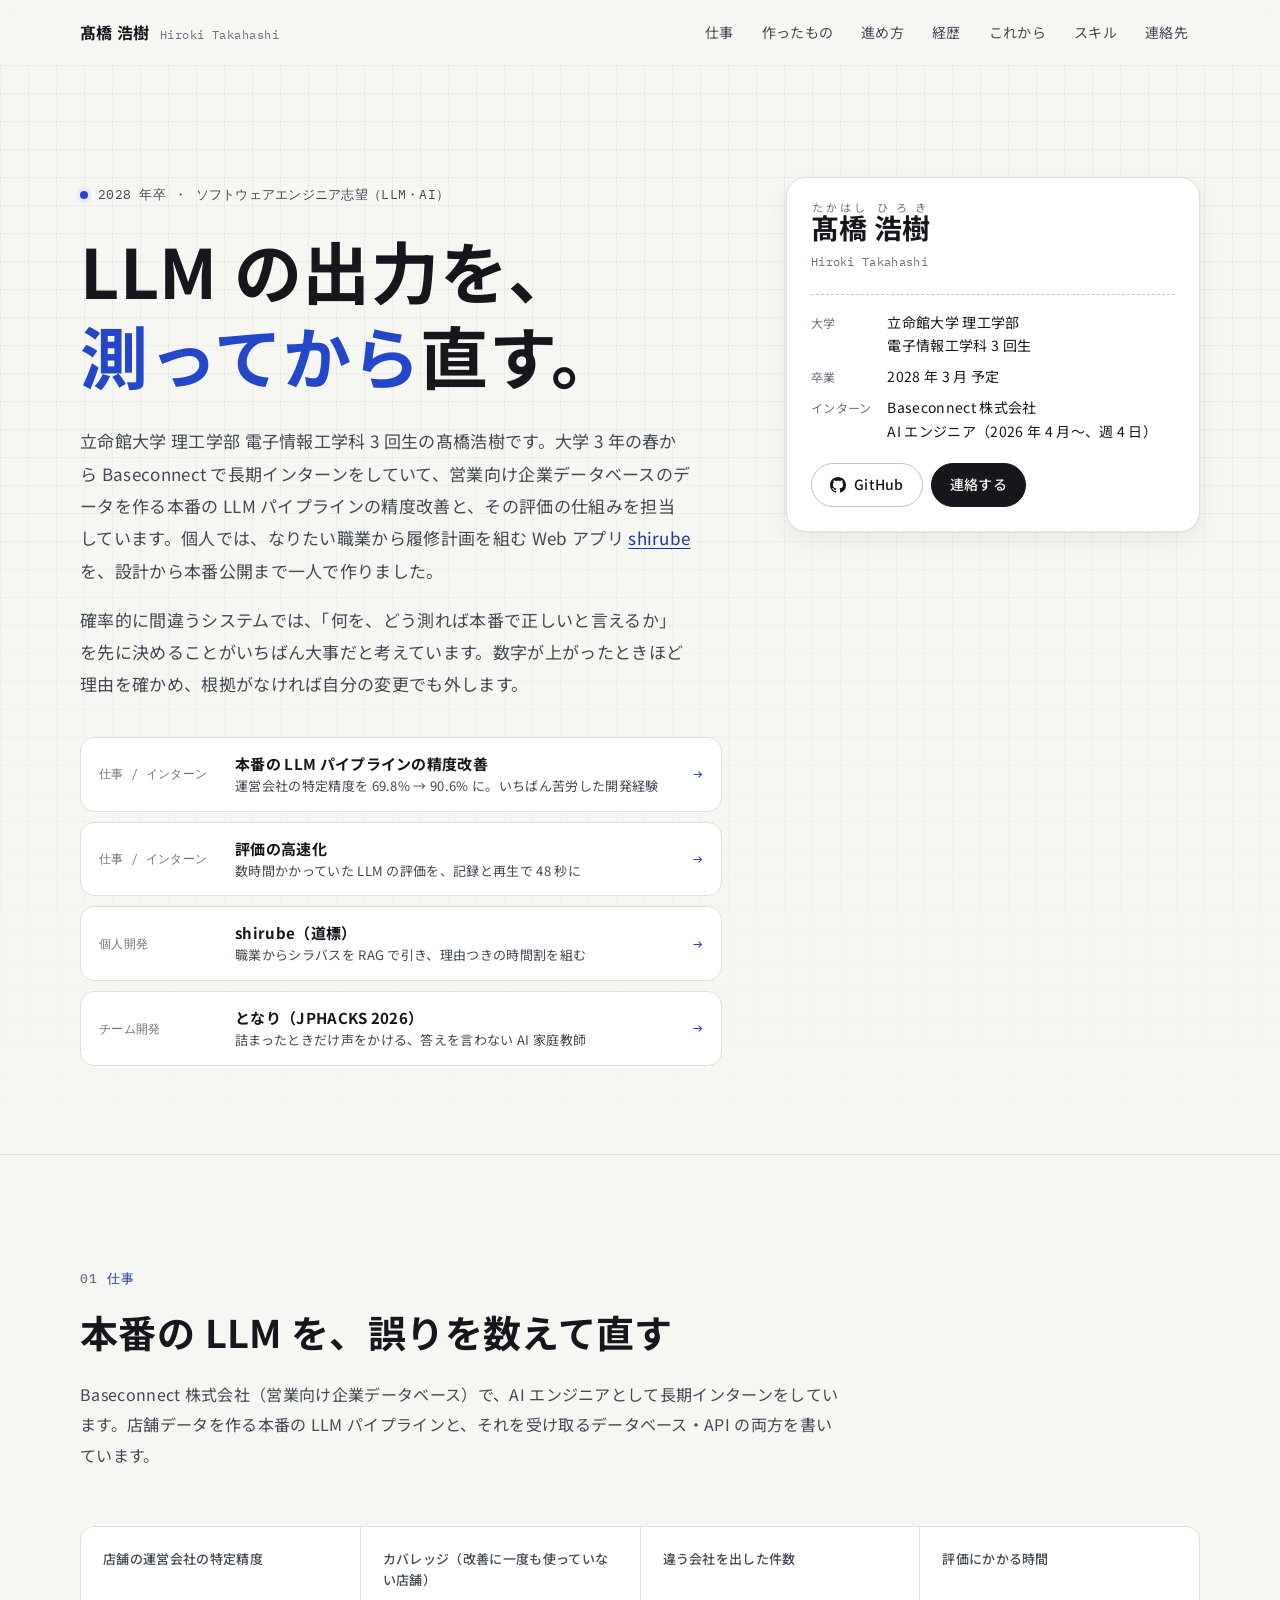
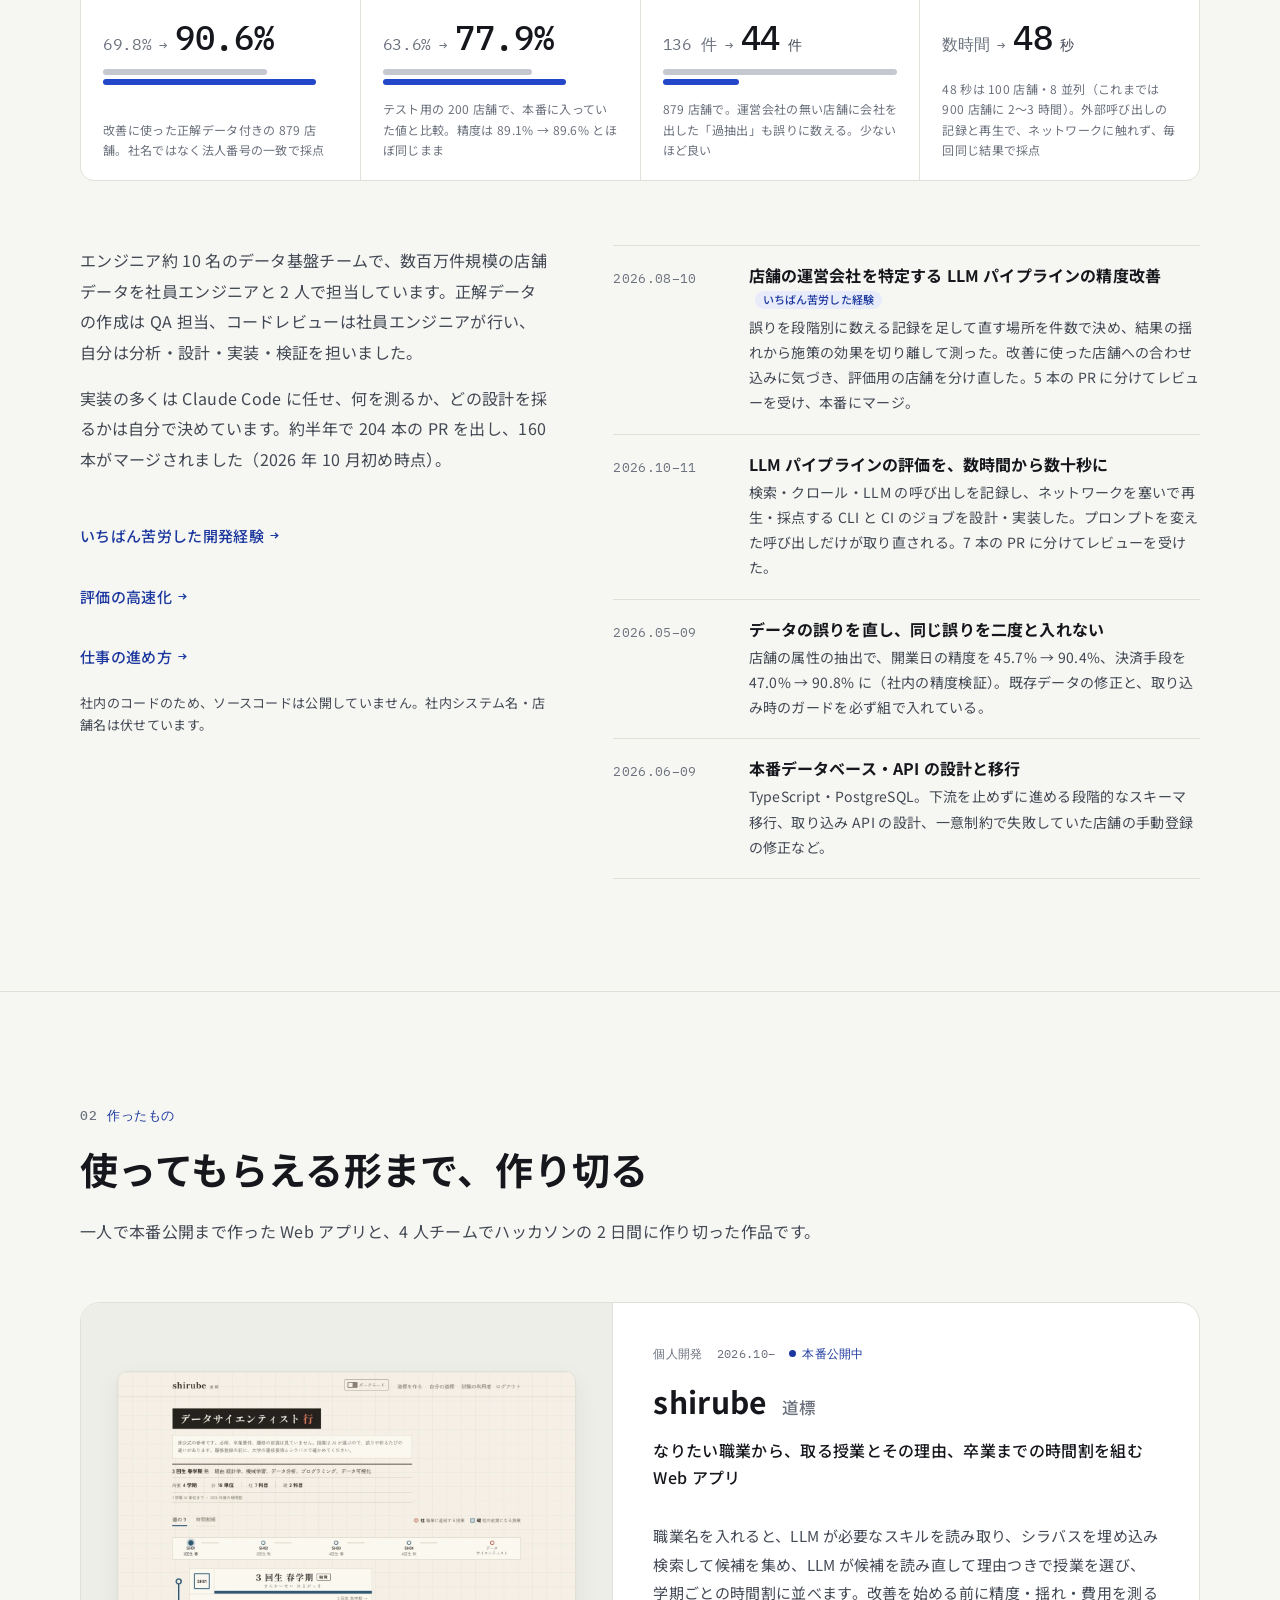
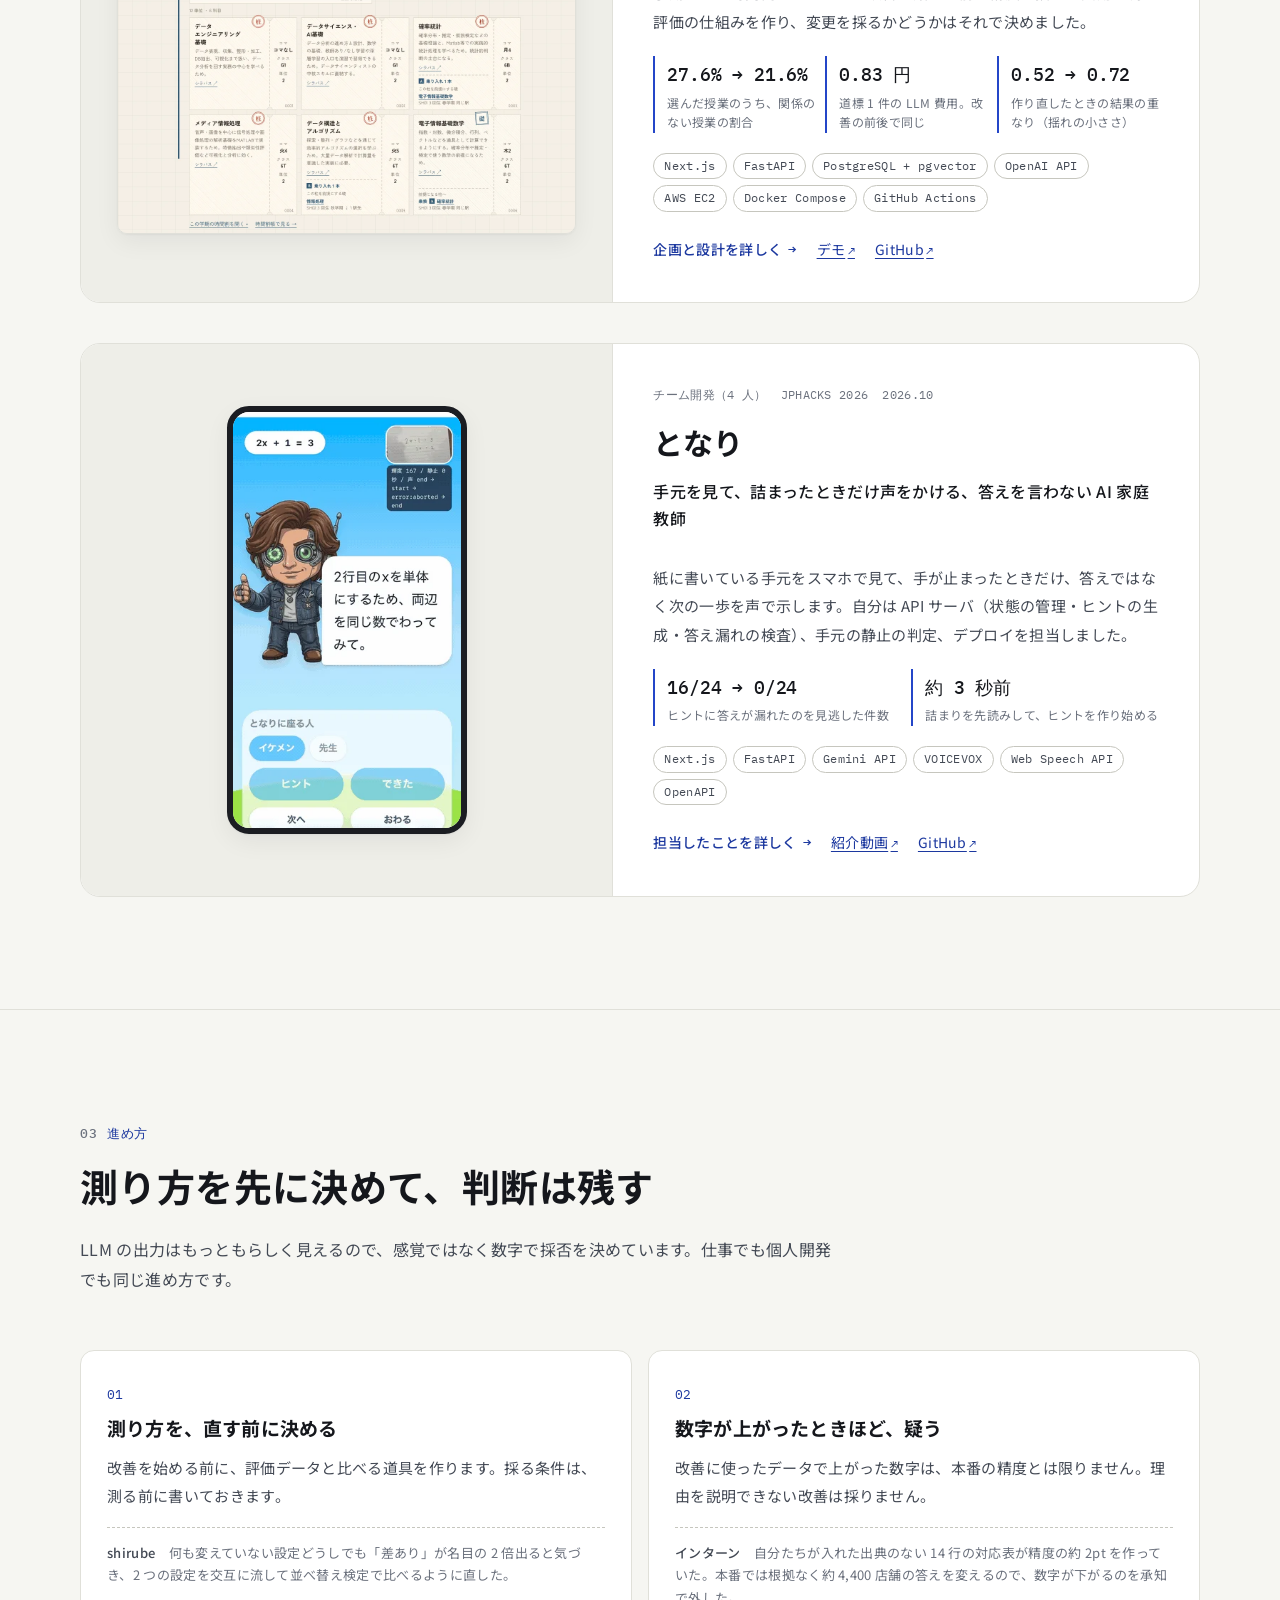
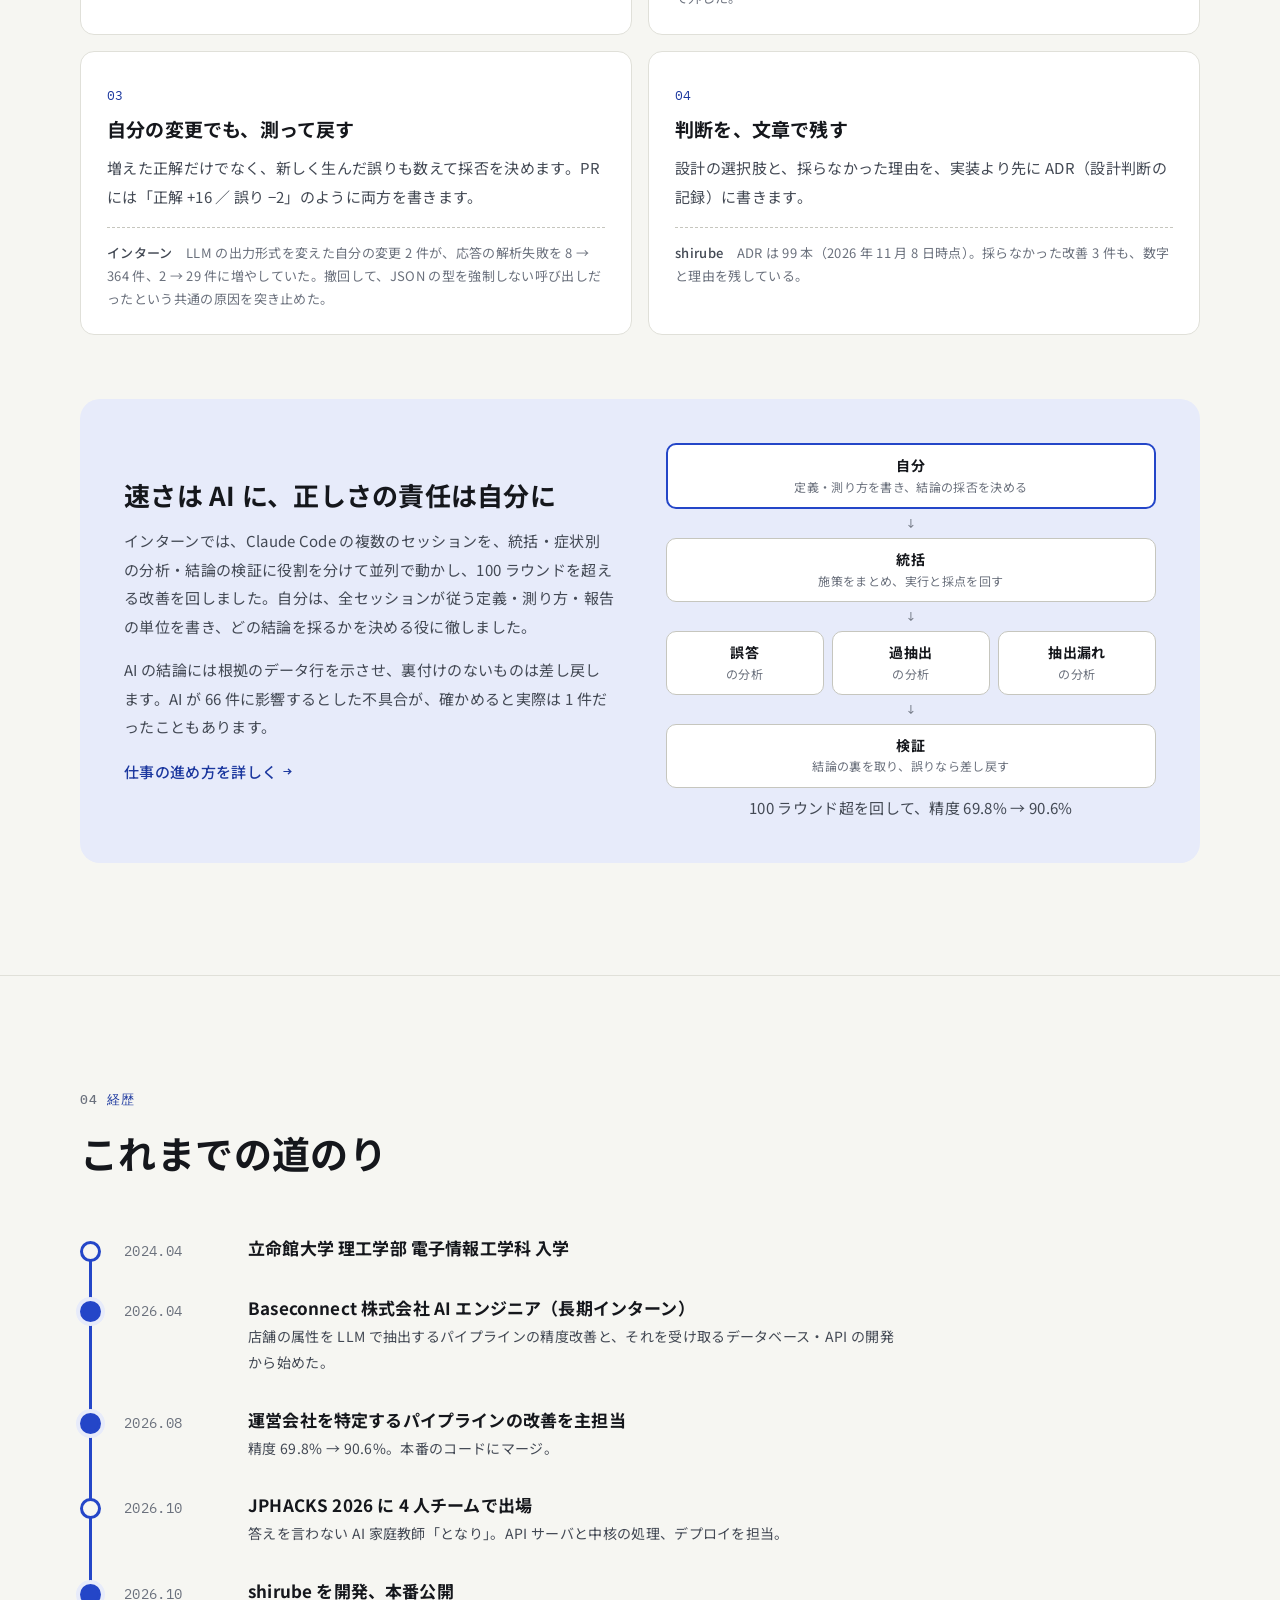
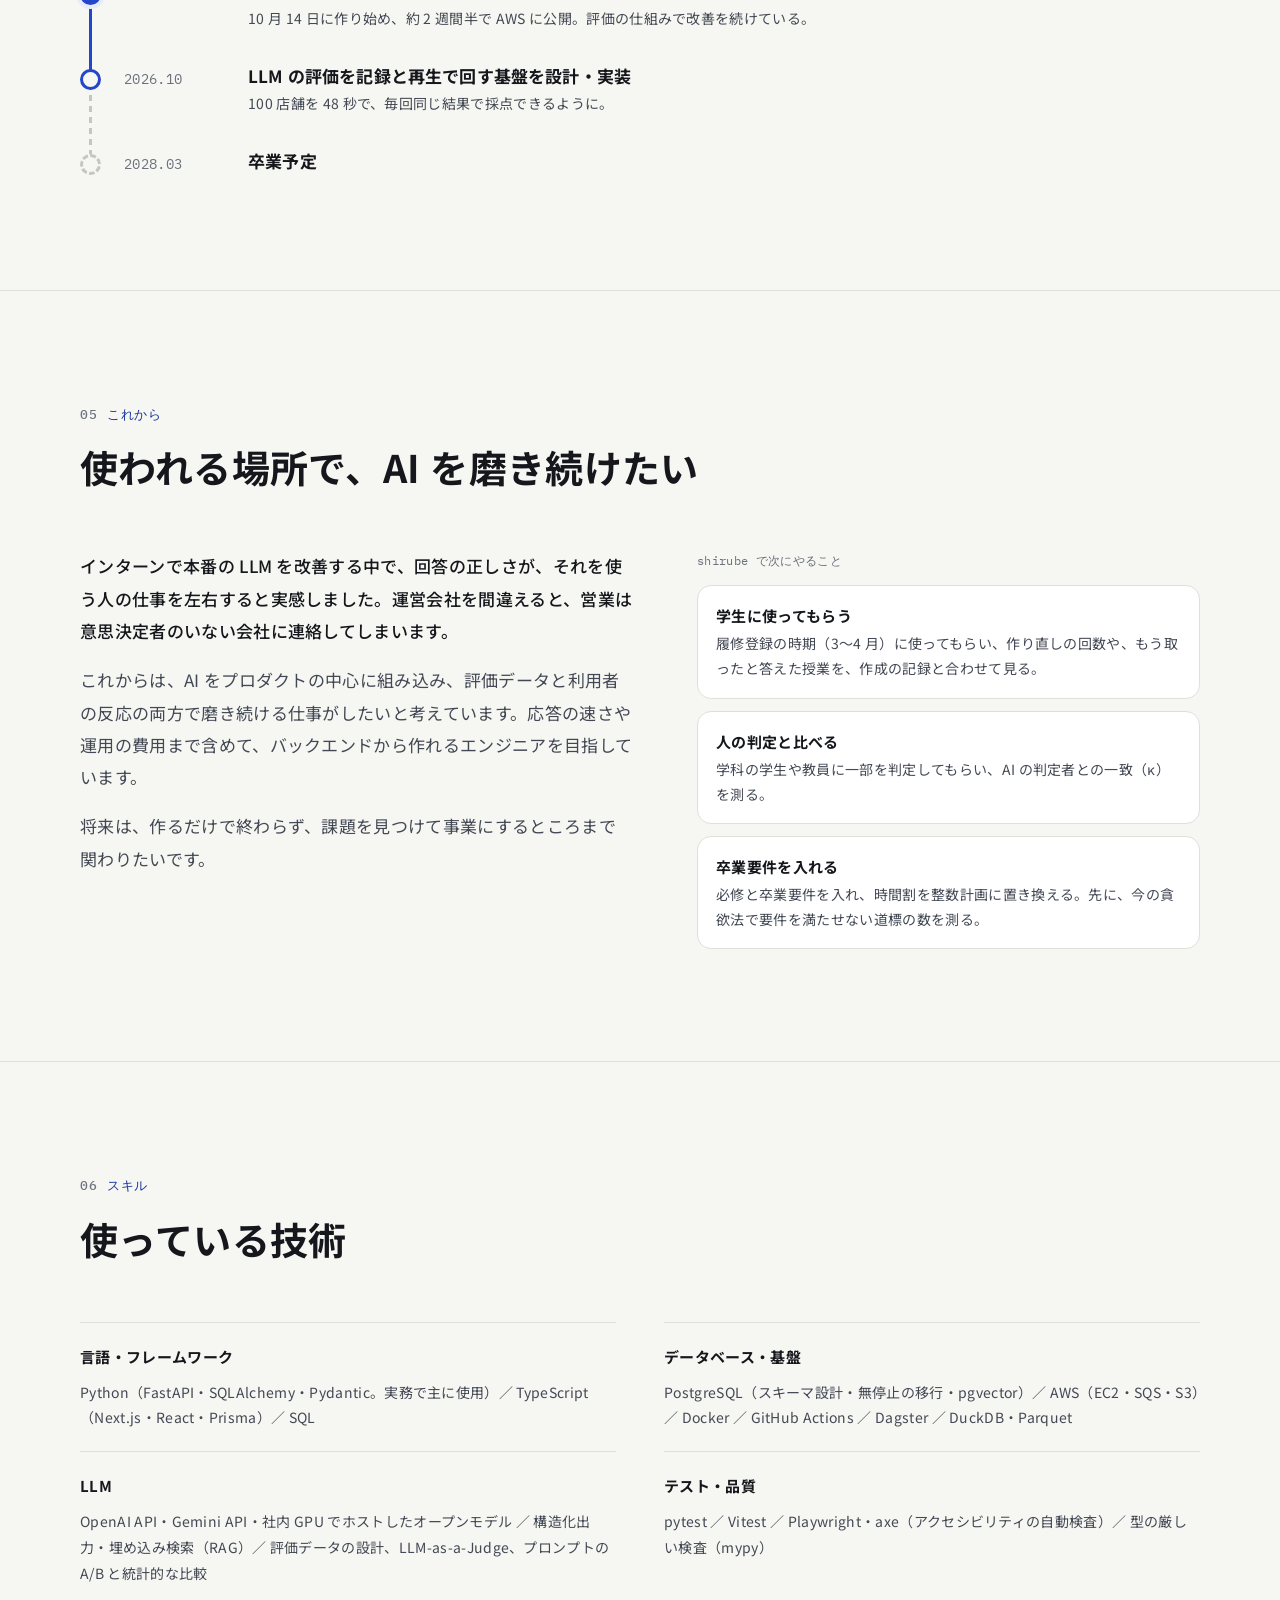
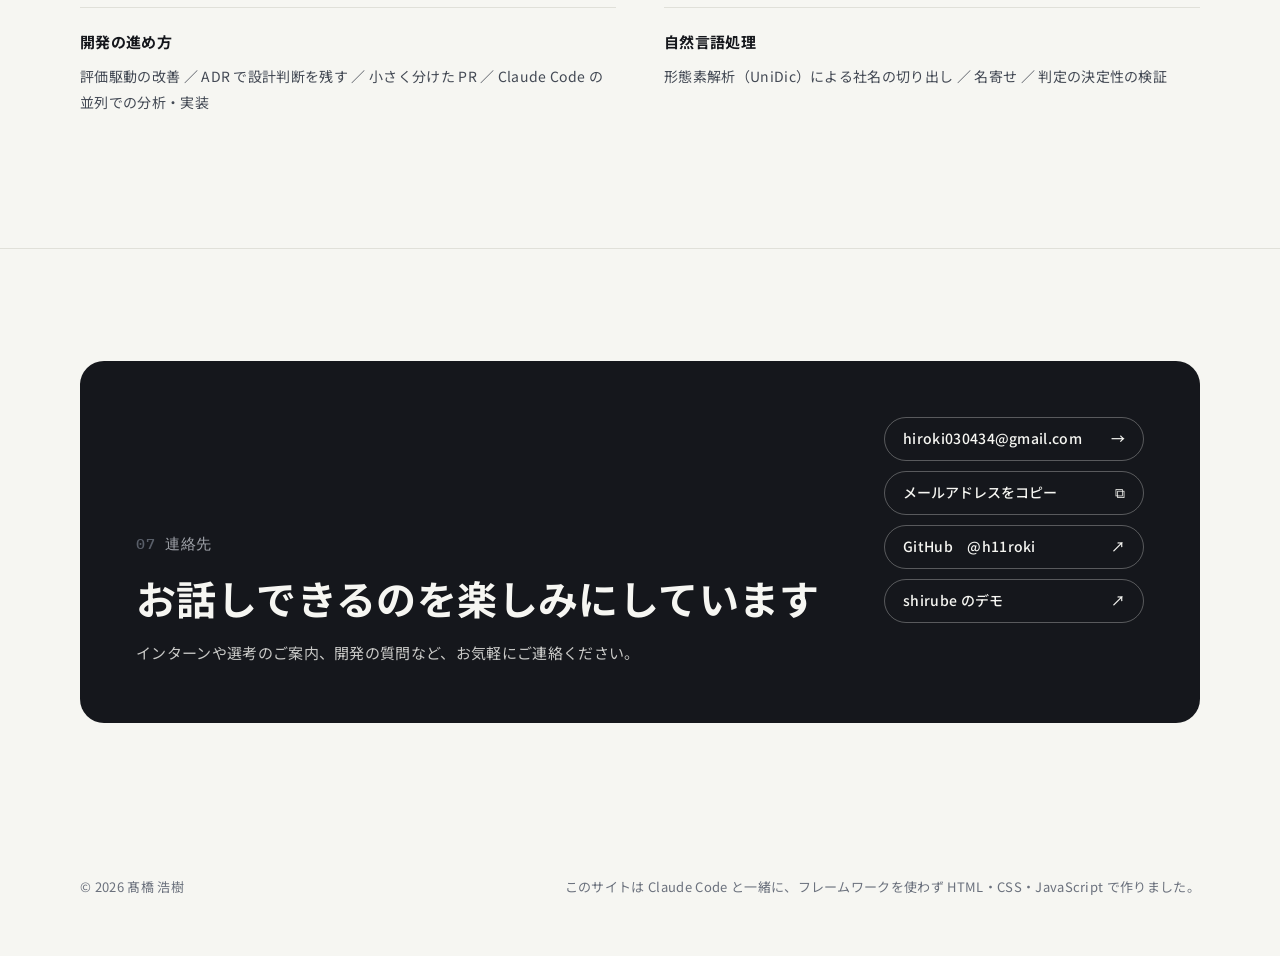
==== index.html @ 133b6cfe "ポートフォリオサイトを追加 就職活動用のポートフォリオ。トップと、インターンの精度改善・評価の高速化・仕事の進め方、shirube、となりの詳細ページ。フレームワークを使わず HTML・CSS・Jav" ====
<!doctype html>
<html lang="ja">
<head>
  <meta charset="utf-8">
  <meta name="viewport" content="width=device-width, initial-scale=1">
  <title>髙橋 浩樹 | ポートフォリオ</title>
  <meta name="description" content="立命館大学 理工学部 電子情報工学科 3 回生（2028 年卒）、髙橋浩樹のポートフォリオ。長期インターンでの本番 LLM パイプラインの精度改善と評価の仕組みづくり、個人開発の shirube、JPHACKS 2026 のとなりを紹介します。">
  <meta property="og:type" content="website">
  <meta property="og:title" content="髙橋 浩樹 | ポートフォリオ">
  <meta property="og:description" content="LLM の出力を、測ってから直す。本番の LLM パイプラインの精度改善と、RAG を使った Web アプリの個人開発。">
  <meta name="theme-color" content="#f6f6f2" media="(prefers-color-scheme: light)">
  <meta name="theme-color" content="#101216" media="(prefers-color-scheme: dark)">
  <link rel="icon" href="assets/favicon.svg" type="image/svg+xml">
  <link rel="preconnect" href="https://fonts.googleapis.com">
  <link rel="preconnect" href="https://fonts.gstatic.com" crossorigin>
  <link rel="stylesheet" href="https://fonts.googleapis.com/css2?family=IBM+Plex+Mono:wght@400;500&family=Noto+Sans+JP:wght@400;500;700&display=swap">
  <link rel="stylesheet" href="assets/style.css">
  <script>document.documentElement.classList.add("js")</script>
  <script src="assets/main.js" defer></script>
</head>
<body>
  <a class="skip-link" href="#main">本文へ移動</a>

  <header class="site-header">
    <div class="wrap">
      <a class="brand" href="#top">髙橋 浩樹 <small>Hiroki Takahashi</small></a>
      <nav class="site-nav" aria-label="ページ内の移動" data-spy>
        <ul>
          <li><a href="#work">仕事</a></li>
          <li><a href="#projects">作ったもの</a></li>
          <li><a href="#approach">進め方</a></li>
          <li><a href="#history">経歴</a></li>
          <li><a href="#next">これから</a></li>
          <li><a href="#skills">スキル</a></li>
          <li><a href="#contact">連絡先</a></li>
        </ul>
      </nav>
    </div>
  </header>

  <main id="main">
    <!-- ============ ヒーロー ============ -->
    <section class="hero" id="top" aria-labelledby="hero-title">
      <div class="wrap hero-grid">
        <div>
          <p class="eyebrow">2028 年卒 ・ ソフトウェアエンジニア志望（LLM・AI）</p>
          <h1 id="hero-title">LLM の出力を、<br><em>測ってから</em>直す。</h1>
          <div class="lead">
            <p>立命館大学 理工学部 電子情報工学科 3 回生の髙橋浩樹です。大学 3 年の春から Baseconnect で長期インターンをしていて、営業向け企業データベースのデータを作る本番の LLM パイプラインの精度改善と、その評価の仕組みを担当しています。個人では、なりたい職業から履修計画を組む Web アプリ <a href="shirube.html">shirube</a> を、設計から本番公開まで一人で作りました。</p>
            <p>確率的に間違うシステムでは、「何を、どう測れば本番で正しいと言えるか」を先に決めることがいちばん大事だと考えています。数字が上がったときほど理由を確かめ、根拠がなければ自分の変更でも外します。</p>
          </div>

          <ul class="entry-list" aria-label="詳しく読む">
            <li>
              <a href="work.html">
                <span class="entry-kind">仕事 / インターン</span>
                <span class="entry-title">本番の LLM パイプラインの精度改善<span>運営会社の特定精度を 69.8% → 90.6% に。いちばん苦労した開発経験</span></span>
                <span class="entry-arrow" aria-hidden="true">→</span>
              </a>
            </li>
            <li>
              <a href="eval.html">
                <span class="entry-kind">仕事 / インターン</span>
                <span class="entry-title">評価の高速化<span>数時間かかっていた LLM の評価を、記録と再生で 48 秒に</span></span>
                <span class="entry-arrow" aria-hidden="true">→</span>
              </a>
            </li>
            <li>
              <a href="shirube.html">
                <span class="entry-kind">個人開発</span>
                <span class="entry-title">shirube（道標）<span>職業からシラバスを RAG で引き、理由つきの時間割を組む</span></span>
                <span class="entry-arrow" aria-hidden="true">→</span>
              </a>
            </li>
            <li>
              <a href="tonari.html">
                <span class="entry-kind">チーム開発</span>
                <span class="entry-title">となり（JPHACKS 2026）<span>詰まったときだけ声をかける、答えを言わない AI 家庭教師</span></span>
                <span class="entry-arrow" aria-hidden="true">→</span>
              </a>
            </li>
          </ul>
        </div>

        <aside class="profile-card" aria-label="プロフィール">
          <div class="profile-head">
            <div>
              <p class="profile-name"><ruby>髙橋<rt>たかはし</rt></ruby> <ruby>浩樹<rt>ひろき</rt></ruby></p>
              <p class="profile-roman">Hiroki Takahashi</p>
            </div>
          </div>
          <dl class="profile-facts">
            <dt>大学</dt>
            <dd>立命館大学 理工学部<br>電子情報工学科 3 回生</dd>
            <dt>卒業</dt>
            <dd>2028 年 3 月 予定</dd>
            <dt>インターン</dt>
            <dd>Baseconnect 株式会社<br>AI エンジニア（2026 年 4 月〜、週 4 日）</dd>
          </dl>
          <div class="profile-actions">
            <a class="btn" href="https://github.com/h11roki">
              <svg viewBox="0 0 16 16" aria-hidden="true" fill="currentColor"><path d="M8 0C3.58 0 0 3.58 0 8c0 3.54 2.29 6.53 5.47 7.59.4.07.55-.17.55-.38 0-.19-.01-.82-.01-1.49-2.01.37-2.53-.49-2.69-.94-.09-.23-.48-.94-.82-1.13-.28-.15-.68-.52-.01-.53.63-.01 1.08.58 1.23.82.72 1.21 1.87.87 2.33.66.07-.52.28-.87.51-1.07-1.78-.2-3.64-.89-3.64-3.95 0-.87.31-1.59.82-2.15-.08-.2-.36-1.02.08-2.12 0 0 .67-.21 2.2.82.64-.18 1.32-.27 2-.27.68 0 1.36.09 2 .27 1.53-1.04 2.2-.82 2.2-.82.44 1.1.16 1.92.08 2.12.51.56.82 1.27.82 2.15 0 3.07-1.87 3.75-3.65 3.95.29.25.54.73.54 1.48 0 1.07-.01 1.93-.01 2.2 0 .21.15.46.55.38A8.013 8.013 0 0016 8c0-4.42-3.58-8-8-8z"/></svg>
              GitHub
            </a>
            <a class="btn btn-primary" href="#contact">連絡する</a>
          </div>
        </aside>
      </div>
    </section>

    <!-- ============ 01 仕事 ============ -->
    <section class="section" id="work" aria-labelledby="work-title">
      <div class="wrap">
        <div class="section-head reveal">
          <p class="section-label"><b>01</b>仕事</p>
          <h2 class="section-title" id="work-title">本番の LLM を、誤りを数えて直す</h2>
          <p class="section-intro">Baseconnect 株式会社（営業向け企業データベース）で、AI エンジニアとして長期インターンをしています。店舗データを作る本番の LLM パイプラインと、それを受け取るデータベース・API の両方を書いています。</p>
        </div>

        <div class="metrics reveal" role="list">
          <div class="metric" role="listitem">
            <p class="metric-label">店舗の運営会社の特定精度</p>
            <p class="metric-value"><span class="from">69.8%</span><span class="arrow" aria-label="から">→</span><strong>90.6%</strong></p>
            <div class="meter" aria-hidden="true"><span style="--v:69.8"></span><span class="after" style="--v:90.6"></span></div>
            <p class="metric-note">改善に使った正解データ付きの 879 店舗。社名ではなく法人番号の一致で採点</p>
          </div>
          <div class="metric" role="listitem">
            <p class="metric-label">カバレッジ（改善に一度も使っていない店舗）</p>
            <p class="metric-value"><span class="from">63.6%</span><span class="arrow" aria-label="から">→</span><strong>77.9%</strong></p>
            <div class="meter" aria-hidden="true"><span style="--v:63.6"></span><span class="after" style="--v:77.9"></span></div>
            <p class="metric-note">テスト用の 200 店舗で、本番に入っていた値と比較。精度は 89.1% → 89.6% とほぼ同じまま</p>
          </div>
          <div class="metric" role="listitem">
            <p class="metric-label">違う会社を出した件数</p>
            <p class="metric-value"><span class="from">136 件</span><span class="arrow" aria-label="から">→</span><strong>44</strong><small>件</small></p>
            <div class="meter" aria-hidden="true"><span style="--v:100"></span><span class="after" style="--v:32.4"></span></div>
            <p class="metric-note">879 店舗で。運営会社の無い店舗に会社を出した「過抽出」も誤りに数える。少ないほど良い</p>
          </div>
          <div class="metric" role="listitem">
            <p class="metric-label">評価にかかる時間</p>
            <p class="metric-value"><span class="from">数時間</span><span class="arrow" aria-label="から">→</span><strong>48</strong><small>秒</small></p>
            <p class="metric-note">48 秒は 100 店舗・8 並列（これまでは 900 店舗に 2〜3 時間）。外部呼び出しの記録と再生で、ネットワークに触れず、毎回同じ結果で採点</p>
          </div>
        </div>

        <div class="work-grid">
          <div class="work-about reveal">
            <p>エンジニア約 10 名のデータ基盤チームで、数百万件規模の店舗データを社員エンジニアと 2 人で担当しています。正解データの作成は QA 担当、コードレビューは社員エンジニアが行い、自分は分析・設計・実装・検証を担いました。</p>
            <p>実装の多くは Claude Code に任せ、何を測るか、どの設計を採るかは自分で決めています。約半年で 204 本の PR を出し、160 本がマージされました（2026 年 10 月初め時点）。</p>
            <ul class="more-list">
              <li><a class="more" href="work.html">いちばん苦労した開発経験</a></li>
              <li><a class="more" href="eval.html">評価の高速化</a></li>
              <li><a class="more" href="workstyle.html">仕事の進め方</a></li>
            </ul>
            <p class="note">社内のコードのため、ソースコードは公開していません。社内システム名・店舗名は伏せています。</p>
          </div>

          <ol class="task-list reveal">
            <li>
              <span class="task-date">2026.08–10</span>
              <div>
                <h3><a href="work.html">店舗の運営会社を特定する LLM パイプラインの精度改善</a><span class="tag-main">いちばん苦労した経験</span></h3>
                <p>誤りを段階別に数える記録を足して直す場所を件数で決め、結果の揺れから施策の効果を切り離して測った。改善に使った店舗への合わせ込みに気づき、評価用の店舗を分け直した。5 本の PR に分けてレビューを受け、本番にマージ。</p>
              </div>
            </li>
            <li>
              <span class="task-date">2026.10–11</span>
              <div>
                <h3><a href="eval.html">LLM パイプラインの評価を、数時間から数十秒に</a></h3>
                <p>検索・クロール・LLM の呼び出しを記録し、ネットワークを塞いで再生・採点する CLI と CI のジョブを設計・実装した。プロンプトを変えた呼び出しだけが取り直される。7 本の PR に分けてレビューを受けた。</p>
              </div>
            </li>
            <li>
              <span class="task-date">2026.05–09</span>
              <div>
                <h3><a href="workstyle.html">データの誤りを直し、同じ誤りを二度と入れない</a></h3>
                <p>店舗の属性の抽出で、開業日の精度を 45.7% → 90.4%、決済手段を 47.0% → 90.8% に（社内の精度検証）。既存データの修正と、取り込み時のガードを必ず組で入れている。</p>
              </div>
            </li>
            <li>
              <span class="task-date">2026.06–09</span>
              <div>
                <h3><a href="workstyle.html#database">本番データベース・API の設計と移行</a></h3>
                <p>TypeScript・PostgreSQL。下流を止めずに進める段階的なスキーマ移行、取り込み API の設計、一意制約で失敗していた店舗の手動登録の修正など。</p>
              </div>
            </li>
          </ol>
        </div>
      </div>
    </section>

    <!-- ============ 02 作ったもの ============ -->
    <section class="section" id="projects" aria-labelledby="projects-title">
      <div class="wrap">
        <div class="section-head reveal">
          <p class="section-label"><b>02</b>作ったもの</p>
          <h2 class="section-title" id="projects-title">使ってもらえる形まで、作り切る</h2>
          <p class="section-intro">一人で本番公開まで作った Web アプリと、4 人チームでハッカソンの 2 日間に作り切った作品です。</p>
        </div>

        <div class="projects">
          <article class="project reveal" aria-labelledby="p-shirube">
            <a class="project-media is-shirube" href="shirube.html" tabindex="-1" aria-hidden="true">
              <img src="assets/img/shirube-route.webp" width="1280" height="1290" alt="" loading="lazy">
            </a>
            <div class="project-body">
              <p class="project-meta"><span>個人開発</span><span>2026.10–</span><span class="live">本番公開中</span></p>
              <h3 id="p-shirube">shirube <small>道標</small></h3>
              <p class="project-catch">なりたい職業から、取る授業とその理由、卒業までの時間割を組む Web アプリ</p>
              <p class="project-desc">職業名を入れると、LLM が必要なスキルを読み取り、シラバスを埋め込み検索して候補を集め、LLM が候補を読み直して理由つきで授業を選び、学期ごとの時間割に並べます。改善を始める前に精度・揺れ・費用を測る評価の仕組みを作り、変更を採るかどうかはそれで決めました。</p>
              <div class="mini-stats">
                <div class="mini-stat"><b>27.6% → 21.6%</b><span>選んだ授業のうち、関係のない授業の割合</span></div>
                <div class="mini-stat"><b>0.83 円</b><span>道標 1 件の LLM 費用。改善の前後で同じ</span></div>
                <div class="mini-stat"><b>0.52 → 0.72</b><span>作り直したときの結果の重なり（揺れの小ささ）</span></div>
              </div>
              <ul class="tags" aria-label="使った技術">
                <li>Next.js</li><li>FastAPI</li><li>PostgreSQL + pgvector</li><li>OpenAI API</li><li>AWS EC2</li><li>Docker Compose</li><li>GitHub Actions</li>
              </ul>
              <div class="link-row">
                <a class="more" href="shirube.html">企画と設計を詳しく</a>
                <a class="ext" href="https://shirube.duckdns.org">デモ</a>
                <a class="ext" href="https://github.com/h11roki/Shirube">GitHub</a>
              </div>
            </div>
          </article>

          <article class="project reveal" aria-labelledby="p-tonari">
            <a class="project-media is-phone" href="tonari.html" tabindex="-1" aria-hidden="true">
              <img src="assets/img/tonari.webp" width="320" height="585" alt="" loading="lazy">
            </a>
            <div class="project-body">
              <p class="project-meta"><span>チーム開発（4 人）</span><span>JPHACKS 2026</span><span>2026.10</span></p>
              <h3 id="p-tonari">となり</h3>
              <p class="project-catch">手元を見て、詰まったときだけ声をかける、答えを言わない AI 家庭教師</p>
              <p class="project-desc">紙に書いている手元をスマホで見て、手が止まったときだけ、答えではなく次の一歩を声で示します。自分は API サーバ（状態の管理・ヒントの生成・答え漏れの検査）、手元の静止の判定、デプロイを担当しました。</p>
              <div class="mini-stats">
                <div class="mini-stat"><b>16/24 → 0/24</b><span>ヒントに答えが漏れたのを見逃した件数</span></div>
                <div class="mini-stat"><b>約 3 秒前</b><span>詰まりを先読みして、ヒントを作り始める</span></div>
              </div>
              <ul class="tags" aria-label="使った技術">
                <li>Next.js</li><li>FastAPI</li><li>Gemini API</li><li>VOICEVOX</li><li>Web Speech API</li><li>OpenAPI</li>
              </ul>
              <div class="link-row">
                <a class="more" href="tonari.html">担当したことを詳しく</a>
                <a class="ext" href="https://youtube.com/shorts/04hRV0uHNMU">紹介動画</a>
                <a class="ext" href="https://github.com/jphacks/os_2601">GitHub</a>
              </div>
            </div>
          </article>
        </div>
      </div>
    </section>

    <!-- ============ 03 進め方 ============ -->
    <section class="section" id="approach" aria-labelledby="approach-title">
      <div class="wrap">
        <div class="section-head reveal">
          <p class="section-label"><b>03</b>進め方</p>
          <h2 class="section-title" id="approach-title">測り方を先に決めて、判断は残す</h2>
          <p class="section-intro">LLM の出力はもっともらしく見えるので、感覚ではなく数字で採否を決めています。仕事でも個人開発でも同じ進め方です。</p>
        </div>

        <div class="principles">
          <div class="principle reveal">
            <h3>測り方を、直す前に決める</h3>
            <p>改善を始める前に、評価データと比べる道具を作ります。採る条件は、測る前に書いておきます。</p>
            <p class="evidence"><b>shirube</b>　何も変えていない設定どうしでも「差あり」が名目の 2 倍出ると気づき、2 つの設定を交互に流して並べ替え検定で比べるように直した。</p>
          </div>
          <div class="principle reveal">
            <h3>数字が上がったときほど、疑う</h3>
            <p>改善に使ったデータで上がった数字は、本番の精度とは限りません。理由を説明できない改善は採りません。</p>
            <p class="evidence"><b>インターン</b>　自分たちが入れた出典のない 14 行の対応表が精度の約 2pt を作っていた。本番では根拠なく約 4,400 店舗の答えを変えるので、数字が下がるのを承知で外した。</p>
          </div>
          <div class="principle reveal">
            <h3>自分の変更でも、測って戻す</h3>
            <p>増えた正解だけでなく、新しく生んだ誤りも数えて採否を決めます。PR には「正解 +16 ／ 誤り −2」のように両方を書きます。</p>
            <p class="evidence"><b>インターン</b>　LLM の出力形式を変えた自分の変更 2 件が、応答の解析失敗を 8 → 364 件、2 → 29 件に増やしていた。撤回して、JSON の型を強制しない呼び出しだったという共通の原因を突き止めた。</p>
          </div>
          <div class="principle reveal">
            <h3>判断を、文章で残す</h3>
            <p>設計の選択肢と、採らなかった理由を、実装より先に ADR（設計判断の記録）に書きます。</p>
            <p class="evidence"><b>shirube</b>　ADR は 99 本（2026 年 11 月 8 日時点）。採らなかった改善 3 件も、数字と理由を残している。</p>
          </div>
        </div>

        <div class="org reveal">
          <div>
            <h3>速さは AI に、正しさの責任は自分に</h3>
            <p>インターンでは、Claude Code の複数のセッションを、統括・症状別の分析・結論の検証に役割を分けて並列で動かし、100 ラウンドを超える改善を回しました。自分は、全セッションが従う定義・測り方・報告の単位を書き、どの結論を採るかを決める役に徹しました。</p>
            <p>AI の結論には根拠のデータ行を示させ、裏付けのないものは差し戻します。AI が 66 件に影響するとした不具合が、確かめると実際は 1 件だったこともあります。</p>
            <a class="more" href="workstyle.html" style="margin-top:16px">仕事の進め方を詳しく</a>
          </div>
          <div class="org-chart" role="img" aria-label="自分が定義と測り方を書き、統括セッションが施策をまとめ、誤答・過抽出・抽出漏れを分析する 3 つのセッションに分け、検証セッションが結論の裏を取って誤りなら差し戻す体制の図">
            <div class="org-node is-me"><b>自分</b><span>定義・測り方を書き、結論の採否を決める</span></div>
            <span class="org-arrow" aria-hidden="true">↓</span>
            <div class="org-node"><b>統括</b><span>施策をまとめ、実行と採点を回す</span></div>
            <span class="org-arrow" aria-hidden="true">↓</span>
            <div class="org-row">
              <div class="org-node"><b>誤答</b><span>の分析</span></div>
              <div class="org-node"><b>過抽出</b><span>の分析</span></div>
              <div class="org-node"><b>抽出漏れ</b><span>の分析</span></div>
            </div>
            <span class="org-arrow" aria-hidden="true">↓</span>
            <div class="org-node"><b>検証</b><span>結論の裏を取り、誤りなら差し戻す</span></div>
            <p class="org-loop">100 ラウンド超を回して、精度 69.8% → 90.6%</p>
          </div>
        </div>
      </div>
    </section>

    <!-- ============ 04 経歴 ============ -->
    <section class="section" id="history" aria-labelledby="history-title">
      <div class="wrap">
        <div class="section-head reveal">
          <p class="section-label"><b>04</b>経歴</p>
          <h2 class="section-title" id="history-title">これまでの道のり</h2>
        </div>

        <ol class="route reveal">
          <li>
            <span class="route-date">2024.04</span>
            <div>
              <h3>立命館大学 理工学部 電子情報工学科 入学</h3>
            </div>
          </li>
          <li class="is-major">
            <span class="route-date">2026.04</span>
            <div>
              <h3>Baseconnect 株式会社 AI エンジニア（長期インターン）</h3>
              <p>店舗の属性を LLM で抽出するパイプラインの精度改善と、それを受け取るデータベース・API の開発から始めた。</p>
            </div>
          </li>
          <li class="is-major">
            <span class="route-date">2026.08</span>
            <div>
              <h3>運営会社を特定するパイプラインの改善を主担当</h3>
              <p>精度 69.8% → 90.6%。本番のコードにマージ。</p>
            </div>
          </li>
          <li>
            <span class="route-date">2026.10</span>
            <div>
              <h3>JPHACKS 2026 に 4 人チームで出場</h3>
              <p>答えを言わない AI 家庭教師「となり」。API サーバと中核の処理、デプロイを担当。</p>
            </div>
          </li>
          <li class="is-major">
            <span class="route-date">2026.10</span>
            <div>
              <h3>shirube を開発、本番公開</h3>
              <p>10 月 14 日に作り始め、約 2 週間半で AWS に公開。評価の仕組みで改善を続けている。</p>
            </div>
          </li>
          <li>
            <span class="route-date">2026.10</span>
            <div>
              <h3>LLM の評価を記録と再生で回す基盤を設計・実装</h3>
              <p>100 店舗を 48 秒で、毎回同じ結果で採点できるように。</p>
            </div>
          </li>
          <li class="is-future">
            <span class="route-date">2028.03</span>
            <div>
              <h3>卒業予定</h3>
            </div>
          </li>
        </ol>
      </div>
    </section>

    <!-- ============ 05 これから ============ -->
    <section class="section" id="next" aria-labelledby="next-title">
      <div class="wrap">
        <div class="section-head reveal">
          <p class="section-label"><b>05</b>これから</p>
          <h2 class="section-title" id="next-title">使われる場所で、AI を磨き続けたい</h2>
        </div>

        <div class="next-grid">
          <div class="statement reveal">
            <p>インターンで本番の LLM を改善する中で、回答の正しさが、それを使う人の仕事を左右すると実感しました。運営会社を間違えると、営業は意思決定者のいない会社に連絡してしまいます。</p>
            <p>これからは、AI をプロダクトの中心に組み込み、評価データと利用者の反応の両方で磨き続ける仕事がしたいと考えています。応答の速さや運用の費用まで含めて、バックエンドから作れるエンジニアを目指しています。</p>
            <p>将来は、作るだけで終わらず、課題を見つけて事業にするところまで関わりたいです。</p>
          </div>
          <div class="reveal">
            <p class="plan-head">shirube で次にやること</p>
            <ul class="plan-list">
              <li><b>学生に使ってもらう</b>履修登録の時期（3〜4 月）に使ってもらい、作り直しの回数や、もう取ったと答えた授業を、作成の記録と合わせて見る。</li>
              <li><b>人の判定と比べる</b>学科の学生や教員に一部を判定してもらい、AI の判定者との一致（κ）を測る。</li>
              <li><b>卒業要件を入れる</b>必修と卒業要件を入れ、時間割を整数計画に置き換える。先に、今の貪欲法で要件を満たせない道標の数を測る。</li>
            </ul>
          </div>
        </div>
      </div>
    </section>

    <!-- ============ 06 スキル ============ -->
    <section class="section" id="skills" aria-labelledby="skills-title">
      <div class="wrap">
        <div class="section-head reveal">
          <p class="section-label"><b>06</b>スキル</p>
          <h2 class="section-title" id="skills-title">使っている技術</h2>
        </div>

        <dl class="skills reveal">
          <div class="skill">
            <dt>言語・フレームワーク</dt>
            <dd>Python（FastAPI・SQLAlchemy・Pydantic。実務で主に使用）／ TypeScript（Next.js・React・Prisma）／ SQL</dd>
          </div>
          <div class="skill">
            <dt>データベース・基盤</dt>
            <dd>PostgreSQL（スキーマ設計・無停止の移行・pgvector）／ AWS（EC2・SQS・S3）／ Docker ／ GitHub Actions ／ Dagster ／ DuckDB・Parquet</dd>
          </div>
          <div class="skill">
            <dt>LLM</dt>
            <dd>OpenAI API・Gemini API・社内 GPU でホストしたオープンモデル ／ 構造化出力・埋め込み検索（RAG）／ 評価データの設計、LLM-as-a-Judge、プロンプトの A/B と統計的な比較</dd>
          </div>
          <div class="skill">
            <dt>テスト・品質</dt>
            <dd>pytest ／ Vitest ／ Playwright・axe（アクセシビリティの自動検査）／ 型の厳しい検査（mypy）</dd>
          </div>
          <div class="skill">
            <dt>開発の進め方</dt>
            <dd>評価駆動の改善 ／ ADR で設計判断を残す ／ 小さく分けた PR ／ Claude Code の並列での分析・実装</dd>
          </div>
          <div class="skill">
            <dt>自然言語処理</dt>
            <dd>形態素解析（UniDic）による社名の切り出し ／ 名寄せ ／ 判定の決定性の検証</dd>
          </div>
        </dl>
      </div>
    </section>

    <!-- ============ 07 連絡先 ============ -->
    <section class="section" id="contact" aria-labelledby="contact-title">
      <div class="wrap">
        <div class="contact reveal">
          <div>
            <p class="section-label"><b>07</b>連絡先</p>
            <h2 id="contact-title">お話しできるのを楽しみにしています</h2>
            <p>インターンや選考のご案内、開発の質問など、お気軽にご連絡ください。</p>
          </div>
          <div class="contact-links">
            <a class="btn" href="mailto:hiroki030434@gmail.com">hiroki030434@gmail.com <span aria-hidden="true">→</span></a>
            <button class="btn" type="button" data-copy="hiroki030434@gmail.com" aria-describedby="copy-status">メールアドレスをコピー <span aria-hidden="true">⧉</span></button>
            <a class="btn" href="https://github.com/h11roki">GitHub　@h11roki <span aria-hidden="true">↗</span></a>
            <a class="btn" href="https://shirube.duckdns.org">shirube のデモ <span aria-hidden="true">↗</span></a>
            <p class="copy-status" id="copy-status" role="status" aria-live="polite"></p>
          </div>
        </div>
      </div>
    </section>
  </main>

  <footer class="site-footer">
    <div class="wrap">
      <p>© 2026 髙橋 浩樹</p>
      <p>このサイトは Claude Code と一緒に、フレームワークを使わず HTML・CSS・JavaScript で作りました。</p>
    </div>
  </footer>
</body>
</html>
---- assets/style.css ----
/* ============================================================
   髙橋 浩樹 ポートフォリオ
   色・余白・文字はすべてここのトークンから使う
   ============================================================ */

:root {
  --bg: #f6f6f2;
  --bg-elev: #ffffff;
  --bg-sunken: #eeeee8;
  --ink: #15171c;
  --ink-2: #434954;
  --ink-3: #6b717d;
  --line: #e0e0d9;
  --line-strong: #c6c6be;
  --accent: #2446c8;
  --accent-ink: #1c389f;
  --accent-soft: #e7ebfa;
  --before: #c5c8cf;
  --grid: rgba(21, 23, 28, 0.045);
  --shadow: 0 1px 2px rgba(21, 23, 28, 0.04), 0 8px 24px rgba(21, 23, 28, 0.06);

  --font-sans: "Noto Sans JP", "Hiragino Sans", "Hiragino Kaku Gothic ProN", "Yu Gothic UI", Meiryo, sans-serif;
  --font-mono: "IBM Plex Mono", ui-monospace, "SFMono-Regular", Menlo, monospace;

  --wrap: 1120px;
  --gutter: clamp(16px, 4vw, 40px);
  --radius: 14px;
  --radius-sm: 8px;
  color-scheme: light;
}

@media (prefers-color-scheme: dark) {
  :root:not([data-theme="light"]) {
    --bg: #101216;
    --bg-elev: #181b21;
    --bg-sunken: #0c0e11;
    --ink: #eceef2;
    --ink-2: #b9bfca;
    --ink-3: #8b919d;
    --line: #272b33;
    --line-strong: #3a3f49;
    --accent: #8fa7ff;
    --accent-ink: #b4c4ff;
    --accent-soft: #1c2440;
    --before: #474c57;
    --grid: rgba(236, 238, 242, 0.04);
    --shadow: 0 1px 2px rgba(0, 0, 0, 0.3), 0 8px 24px rgba(0, 0, 0, 0.3);
    color-scheme: dark;
  }
}

:root[data-theme="dark"] {
  --bg: #101216;
  --bg-elev: #181b21;
  --bg-sunken: #0c0e11;
  --ink: #eceef2;
  --ink-2: #b9bfca;
  --ink-3: #8b919d;
  --line: #272b33;
  --line-strong: #3a3f49;
  --accent: #8fa7ff;
  --accent-ink: #b4c4ff;
  --accent-soft: #1c2440;
  --before: #474c57;
  --grid: rgba(236, 238, 242, 0.04);
  --shadow: 0 1px 2px rgba(0, 0, 0, 0.3), 0 8px 24px rgba(0, 0, 0, 0.3);
  color-scheme: dark;
}

/* ---------- base ---------- */

*,
*::before,
*::after { box-sizing: border-box; }

html {
  -webkit-text-size-adjust: 100%;
  scroll-behavior: smooth;
  scroll-padding-top: 80px;
}

body {
  margin: 0;
  background: var(--bg);
  color: var(--ink);
  font-family: var(--font-sans);
  font-size: 16px;
  line-height: 1.9;
  letter-spacing: 0.02em;
  font-feature-settings: "palt" 0;
  -webkit-font-smoothing: antialiased;
  overflow-x: hidden;
}

img { max-width: 100%; height: auto; display: block; }

[hidden] { display: none !important; }

a { color: var(--accent-ink); text-underline-offset: 0.2em; text-decoration-thickness: 1px; }
a:hover { text-decoration-thickness: 2px; }

:focus-visible {
  outline: 2px solid var(--accent);
  outline-offset: 3px;
  border-radius: 4px;
}

h1, h2, h3, h4 { line-height: 1.45; margin: 0; letter-spacing: 0.01em; }
p { margin: 0; }
p + p { margin-top: 1em; }

.mono { font-family: var(--font-mono); letter-spacing: 0; }
.num { font-family: var(--font-mono); font-variant-numeric: tabular-nums; letter-spacing: -0.01em; }

.wrap {
  width: 100%;
  max-width: calc(var(--wrap) + var(--gutter) * 2);
  margin: 0 auto;
  padding: 0 var(--gutter);
}

.skip-link {
  position: absolute;
  left: 12px;
  top: -48px;
  background: var(--ink);
  color: var(--bg);
  padding: 8px 14px;
  border-radius: var(--radius-sm);
  z-index: 100;
}
.skip-link:focus { top: 12px; }

.visually-hidden {
  position: absolute !important;
  width: 1px; height: 1px;
  overflow: hidden; clip: rect(0 0 0 0);
  white-space: nowrap;
}

/* ---------- header ---------- */

.site-header {
  position: sticky;
  top: 0;
  z-index: 50;
  background: color-mix(in srgb, var(--bg) 82%, transparent);
  backdrop-filter: saturate(1.4) blur(12px);
  -webkit-backdrop-filter: saturate(1.4) blur(12px);
  border-bottom: 1px solid transparent;
  transition: border-color 0.2s;
}
.site-header.is-scrolled { border-bottom-color: var(--line); }

.site-header .wrap {
  display: flex;
  align-items: center;
  justify-content: space-between;
  gap: 16px;
  height: 64px;
}

.brand {
  display: flex;
  align-items: baseline;
  gap: 10px;
  color: var(--ink);
  text-decoration: none;
  font-weight: 700;
  white-space: nowrap;
}
.brand small {
  font-family: var(--font-mono);
  font-weight: 400;
  font-size: 12px;
  color: var(--ink-3);
  letter-spacing: 0.04em;
}

.site-nav ul {
  display: flex;
  gap: 4px;
  list-style: none;
  margin: 0;
  padding: 0;
}
.site-nav a {
  display: block;
  padding: 6px 12px;
  border-radius: 999px;
  color: var(--ink-2);
  font-size: 14px;
  text-decoration: none;
  white-space: nowrap;
}
.site-nav a:hover { background: var(--bg-sunken); color: var(--ink); }
.site-nav a[aria-current="true"],
.site-nav a[aria-current="page"] { color: var(--accent-ink); background: var(--accent-soft); }

@media (max-width: 860px) {
  .site-header .wrap { height: auto; flex-direction: column; align-items: stretch; gap: 0; padding-top: 10px; }
  .site-nav { margin: 0 calc(var(--gutter) * -1); overflow-x: auto; scrollbar-width: none; }
  .site-nav::-webkit-scrollbar { display: none; }
  .site-nav ul { padding: 6px var(--gutter) 10px; width: max-content; }
  .site-nav a { padding: 4px 10px; font-size: 13px; }
  html { scroll-padding-top: 110px; }
}

/* ---------- buttons / links ---------- */

.btn {
  display: inline-flex;
  align-items: center;
  gap: 8px;
  min-height: 44px;
  padding: 10px 18px;
  border-radius: 999px;
  border: 1px solid var(--line-strong);
  background: var(--bg-elev);
  color: var(--ink);
  font: inherit;
  font-size: 14px;
  font-weight: 500;
  line-height: 1.4;
  text-decoration: none;
  cursor: pointer;
  transition: border-color 0.15s, background 0.15s, transform 0.15s;
}
.btn:hover { border-color: var(--ink-3); text-decoration: none; }
.btn:active { transform: translateY(1px); }
.btn-primary { background: var(--ink); color: var(--bg); border-color: var(--ink); }
.btn-primary:hover { background: var(--accent-ink); border-color: var(--accent-ink); color: #fff; }
.btn svg { width: 16px; height: 16px; flex: none; }

.more {
  display: inline-flex;
  align-items: center;
  gap: 6px;
  font-weight: 500;
  font-size: 15px;
  text-decoration: none;
  color: var(--accent-ink);
}
.more::after {
  content: "→";
  font-family: var(--font-mono);
  transition: transform 0.15s;
}
.more:hover::after { transform: translateX(3px); }
.more:hover { text-decoration: underline; }

.ext::after {
  content: "↗";
  font-family: var(--font-mono);
  font-size: 0.85em;
  margin-left: 0.2em;
}

/* ---------- hero ---------- */

.hero {
  position: relative;
  padding: clamp(48px, 9vw, 112px) 0 clamp(48px, 7vw, 88px);
  isolation: isolate;
}
.hero::before {
  content: "";
  position: absolute;
  inset: 0;
  z-index: -1;
  background-image:
    linear-gradient(var(--grid) 1px, transparent 1px),
    linear-gradient(90deg, var(--grid) 1px, transparent 1px);
  background-size: 28px 28px;
  -webkit-mask-image: linear-gradient(to bottom, #000 30%, transparent 100%);
  mask-image: linear-gradient(to bottom, #000 30%, transparent 100%);
}

.hero-grid {
  display: grid;
  grid-template-columns: minmax(0, 1.55fr) minmax(0, 1fr);
  gap: clamp(32px, 5vw, 72px);
  align-items: start;
}

.eyebrow {
  display: inline-flex;
  align-items: center;
  gap: 10px;
  font-family: var(--font-mono);
  font-size: 13px;
  color: var(--ink-2);
  letter-spacing: 0.02em;
}
.eyebrow::before {
  content: "";
  width: 8px; height: 8px;
  border-radius: 50%;
  background: var(--accent);
  box-shadow: 0 0 0 4px var(--accent-soft);
}

.hero h1 {
  margin-top: 20px;
  font-size: clamp(36px, 6.4vw, 68px);
  font-weight: 700;
  line-height: 1.25;
  letter-spacing: 0.01em;
}
.hero h1 em {
  font-style: normal;
  color: var(--accent);
}

.hero .lead {
  margin-top: 28px;
  max-width: 36em;
  font-size: clamp(15px, 1.6vw, 17px);
  color: var(--ink-2);
}

.entry-list {
  list-style: none;
  margin: 36px 0 0;
  padding: 0;
  display: grid;
  gap: 10px;
}
.entry-list a {
  display: grid;
  grid-template-columns: 7.5em minmax(0, 1fr) auto;
  gap: 4px 16px;
  align-items: center;
  padding: 14px 18px;
  border: 1px solid var(--line);
  border-radius: var(--radius);
  background: var(--bg-elev);
  color: var(--ink);
  text-decoration: none;
  transition: border-color 0.15s, transform 0.15s, box-shadow 0.15s;
}
.entry-list a:hover { border-color: var(--accent); box-shadow: var(--shadow); transform: translateY(-1px); }
.entry-kind {
  font-family: var(--font-mono);
  font-size: 12px;
  color: var(--ink-3);
  line-height: 1.5;
}
.entry-title { font-weight: 700; font-size: 15px; line-height: 1.6; }
.entry-title span { display: block; font-weight: 400; font-size: 13px; color: var(--ink-2); }
.entry-arrow { font-family: var(--font-mono); color: var(--accent); transition: transform 0.15s; }
.entry-list a:hover .entry-arrow { transform: translateX(3px); }

@media (max-width: 560px) {
  .entry-list a { grid-template-columns: minmax(0, 1fr) auto; }
  .entry-kind { grid-column: 1 / -1; }
}

/* profile card */

.profile-card {
  position: relative;
  background: var(--bg-elev);
  border: 1px solid var(--line);
  border-radius: 20px;
  padding: 24px;
  box-shadow: var(--shadow);
}
.profile-name { font-size: 28px; font-weight: 700; line-height: 1.3; }
.profile-name rt { font-size: 11px; font-weight: 400; color: var(--ink-3); letter-spacing: 0.1em; }
.profile-roman { font-family: var(--font-mono); font-size: 12px; color: var(--ink-3); margin-top: 6px; }

.profile-facts {
  margin: 20px 0 0;
  padding: 16px 0 0;
  border-top: 1px dashed var(--line-strong);
  display: grid;
  grid-template-columns: auto minmax(0, 1fr);
  gap: 8px 16px;
  font-size: 14px;
  line-height: 1.65;
}
.profile-facts dt { color: var(--ink-3); font-size: 12px; padding-top: 2px; white-space: nowrap; }
.profile-facts dd { margin: 0; }

.profile-actions { display: flex; flex-wrap: wrap; gap: 8px; margin-top: 20px; }

@media (max-width: 900px) {
  .hero-grid { grid-template-columns: minmax(0, 1fr); }
  .profile-card { max-width: 520px; }
}

/* ---------- sections ---------- */

.section {
  padding: clamp(64px, 9vw, 112px) 0;
  border-top: 1px solid var(--line);
}

.section-head {
  display: grid;
  grid-template-columns: minmax(0, 1fr);
  gap: 12px;
  margin-bottom: clamp(32px, 5vw, 56px);
  max-width: 760px;
}
.section-label {
  font-family: var(--font-mono);
  font-size: 13px;
  color: var(--accent-ink);
  letter-spacing: 0.04em;
}
.section-label b { font-weight: 500; color: var(--ink-3); margin-right: 10px; }
.section-title {
  font-size: clamp(26px, 3.6vw, 38px);
  font-weight: 700;
}
.section-intro { color: var(--ink-2); margin-top: 8px; }

/* ---------- metrics ---------- */

.metrics {
  display: grid;
  grid-template-columns: repeat(4, minmax(0, 1fr));
  gap: 1px;
  background: var(--line);
  border: 1px solid var(--line);
  border-radius: var(--radius);
  overflow: hidden;
}
.metric {
  background: var(--bg-elev);
  padding: 22px 22px 20px;
  display: flex;
  flex-direction: column;
  gap: 10px;
}
.metric-label { font-size: 13px; font-weight: 500; color: var(--ink-2); line-height: 1.6; min-height: 3.2em; }
@media (max-width: 520px) { .metric-label { min-height: 0; } }
.metric-value {
  display: flex;
  align-items: baseline;
  flex-wrap: wrap;
  gap: 4px 8px;
  font-family: var(--font-mono);
  font-variant-numeric: tabular-nums;
  letter-spacing: -0.02em;
  line-height: 1.2;
}
.metric-value .from { font-size: 16px; color: var(--ink-3); }
.metric-value .arrow { font-size: 14px; color: var(--ink-3); }
.metric-value strong { font-size: clamp(28px, 3vw, 34px); font-weight: 500; color: var(--ink); }
.metric-value small { font-size: 14px; color: var(--ink-2); }
.metric-note { font-size: 12px; color: var(--ink-3); line-height: 1.7; margin-top: auto; }

.meter { display: grid; gap: 4px; margin: 2px 0 4px; }
.meter span {
  display: block;
  height: 6px;
  width: calc(var(--v) * 1%);
  border-radius: 3px;
  background: var(--before);
  transform-origin: left center;
  transition: transform 0.9s cubic-bezier(0.2, 0.7, 0.2, 1);
}
.meter span.after { background: var(--accent); transition-delay: 0.15s; }
.js .meter:not(.is-visible) span { transform: scaleX(0); }

@media (max-width: 960px) {
  .metrics { grid-template-columns: repeat(2, minmax(0, 1fr)); }
}
@media (max-width: 520px) {
  .metrics { grid-template-columns: minmax(0, 1fr); }
}

/* ---------- work list ---------- */

.work-grid {
  display: grid;
  grid-template-columns: minmax(0, 1fr) minmax(0, 1.25fr);
  gap: clamp(32px, 5vw, 64px);
  margin-top: clamp(40px, 6vw, 64px);
}
.work-about p { color: var(--ink-2); }
.work-about .more { margin-top: 24px; }
.note { font-size: 13px; color: var(--ink-3); line-height: 1.75; }
.work-about .note { margin-top: 20px; }

.task-list { list-style: none; margin: 0; padding: 0; border-top: 1px solid var(--line); }
.task-list li {
  display: grid;
  grid-template-columns: 7.2em minmax(0, 1fr);
  gap: 4px 20px;
  padding: 18px 0;
  border-bottom: 1px solid var(--line);
}
.task-date { font-family: var(--font-mono); font-size: 13px; color: var(--ink-3); padding-top: 3px; }
.task-list h3 { font-size: 16px; font-weight: 700; }
.task-list h3 a { color: var(--ink); text-decoration: none; }
.task-list h3 a:hover { color: var(--accent-ink); text-decoration: underline; }
.more-list { list-style: none; margin: 24px 0 0; padding: 0; display: grid; gap: 8px; }
.task-list p { font-size: 14px; color: var(--ink-2); margin-top: 4px; line-height: 1.8; }
.tag-main {
  display: inline-block;
  font-size: 11px;
  font-weight: 500;
  padding: 1px 8px;
  margin-left: 6px;
  border-radius: 999px;
  background: var(--accent-soft);
  color: var(--accent-ink);
  vertical-align: 2px;
}

@media (max-width: 860px) {
  .work-grid { grid-template-columns: minmax(0, 1fr); }
}
@media (max-width: 520px) {
  .task-list li { grid-template-columns: minmax(0, 1fr); }
}

/* ---------- projects ---------- */

.projects { display: grid; gap: clamp(24px, 4vw, 40px); }

.project {
  display: grid;
  grid-template-columns: minmax(0, 1fr) minmax(0, 1.1fr);
  background: var(--bg-elev);
  border: 1px solid var(--line);
  border-radius: 20px;
  overflow: hidden;
}
.project-media {
  position: relative;
  background: var(--bg-sunken);
  display: flex;
  align-items: center;
  justify-content: center;
  padding: clamp(20px, 3vw, 36px);
  min-height: 320px;
  border-right: 1px solid var(--line);
}
.project-media img {
  border-radius: 10px;
  box-shadow: var(--shadow);
  border: 1px solid var(--line);
}
.project-media.is-shirube img { max-height: 520px; width: 100%; object-fit: cover; object-position: top; }
.project-media.is-phone img { width: min(240px, 70%); border-radius: 22px; border: 6px solid #1b1d22; }

.project-body { padding: clamp(24px, 3.5vw, 40px); display: flex; flex-direction: column; gap: 16px; }
.project-meta { font-family: var(--font-mono); font-size: 12px; color: var(--ink-3); display: flex; flex-wrap: wrap; gap: 4px 14px; }
.project-meta .live { color: var(--accent-ink); }
.project-meta .live::before {
  content: "";
  display: inline-block;
  width: 7px; height: 7px;
  border-radius: 50%;
  background: currentColor;
  margin-right: 6px;
  vertical-align: 1px;
}
.project h3 { font-size: clamp(24px, 3vw, 30px); font-weight: 700; line-height: 1.3; }
.project h3 small { font-size: 0.55em; font-weight: 500; color: var(--ink-3); margin-left: 8px; }
.project-catch { font-weight: 500; font-size: 16px; line-height: 1.7; }
.project-desc { font-size: 15px; color: var(--ink-2); }

.mini-stats { display: grid; grid-template-columns: repeat(auto-fit, minmax(150px, 1fr)); gap: 10px; margin: 4px 0; }
.mini-stat { border-left: 2px solid var(--accent); padding: 2px 0 2px 12px; }
.mini-stat b {
  display: block;
  font-family: var(--font-mono);
  font-weight: 500;
  font-size: 18px;
  letter-spacing: -0.01em;
  font-variant-numeric: tabular-nums;
}
.mini-stat span { display: block; font-size: 12px; color: var(--ink-3); line-height: 1.6; }

.tags { display: flex; flex-wrap: wrap; gap: 6px; list-style: none; margin: 0; padding: 0; }
.tags li {
  font-family: var(--font-mono);
  font-size: 12px;
  padding: 2px 10px;
  border: 1px solid var(--line-strong);
  border-radius: 999px;
  color: var(--ink-2);
  line-height: 1.7;
}

.link-row { display: flex; flex-wrap: wrap; gap: 8px 20px; align-items: center; margin-top: auto; padding-top: 8px; }
.link-row a:not(.btn) { font-size: 14px; }

@media (max-width: 900px) {
  .project { grid-template-columns: minmax(0, 1fr); }
  .project-media { border-right: 0; border-bottom: 1px solid var(--line); min-height: 0; }
  .project-media.is-shirube img { max-height: 360px; }
}

/* ---------- principles ---------- */

.principles {
  display: grid;
  grid-template-columns: repeat(2, minmax(0, 1fr));
  gap: 16px;
  counter-reset: pr;
}
.principle {
  counter-increment: pr;
  position: relative;
  background: var(--bg-elev);
  border: 1px solid var(--line);
  border-radius: var(--radius);
  padding: 26px 26px 24px;
}
.principle::before {
  content: counter(pr, decimal-leading-zero);
  font-family: var(--font-mono);
  font-size: 13px;
  color: var(--accent-ink);
}
.principle h3 { font-size: 19px; font-weight: 700; margin: 6px 0 12px; }
.principle p { font-size: 15px; color: var(--ink-2); }
.principle .evidence {
  margin-top: 16px;
  padding-top: 14px;
  border-top: 1px dashed var(--line-strong);
  font-size: 13px;
  color: var(--ink-3);
  line-height: 1.75;
}
.principle .evidence b { color: var(--ink-2); font-weight: 500; }

@media (max-width: 760px) {
  .principles { grid-template-columns: minmax(0, 1fr); }
}

/* AI org */

.org {
  margin-top: clamp(40px, 6vw, 64px);
  display: grid;
  grid-template-columns: minmax(0, 1fr) minmax(0, 1fr);
  gap: clamp(28px, 4vw, 56px);
  align-items: center;
  padding: clamp(24px, 4vw, 44px);
  border-radius: 20px;
  background: var(--accent-soft);
}
.org h3 { font-size: clamp(20px, 2.4vw, 26px); font-weight: 700; margin-bottom: 14px; }
.org p { font-size: 15px; color: var(--ink-2); }

.org-chart { display: grid; gap: 8px; justify-items: center; font-size: 13px; line-height: 1.55; }
.org-node {
  width: 100%;
  background: var(--bg-elev);
  border: 1px solid var(--line-strong);
  border-radius: 10px;
  padding: 10px 14px;
  text-align: center;
}
.org-node b { display: block; font-size: 14px; }
.org-node span { color: var(--ink-3); font-size: 12px; }
.org-node.is-me { border: 2px solid var(--accent); }
.org-row { display: grid; grid-template-columns: repeat(3, minmax(0, 1fr)); gap: 8px; width: 100%; }
.org-row .org-node { padding: 10px 6px; }
.org-arrow { font-family: var(--font-mono); color: var(--ink-3); line-height: 1; }
.org-loop { font-size: 12px; color: var(--ink-3); text-align: center; }

@media (max-width: 860px) {
  .org { grid-template-columns: minmax(0, 1fr); }
}

/* ---------- route timeline ---------- */

.route { list-style: none; margin: 0; padding: 0; position: relative; max-width: 820px; }
.route li:not(:last-child)::after {
  content: "";
  position: absolute;
  left: 9px;
  top: 20px;
  bottom: -6px;
  width: 3px;
  background: var(--accent);
}
.route li:has(+ .is-future)::after {
  background: repeating-linear-gradient(to bottom, var(--line-strong) 0 6px, transparent 6px 11px);
}
.route li {
  position: relative;
  display: grid;
  grid-template-columns: 6.5em minmax(0, 1fr);
  gap: 4px 20px;
  padding: 0 0 32px 44px;
}
.route li:last-child { padding-bottom: 0; }
.route li::before {
  content: "";
  position: absolute;
  left: 0;
  top: 5px;
  width: 21px;
  height: 21px;
  border-radius: 50%;
  background: var(--bg);
  border: 3px solid var(--accent);
  z-index: 1;
}
.route li.is-major::before { background: var(--accent); box-shadow: 0 0 0 4px var(--accent-soft); }
.route li.is-future::before { border-style: dashed; border-color: var(--line-strong); }
.route-date { font-family: var(--font-mono); font-size: 14px; color: var(--ink-3); padding-top: 2px; }
.route h3 { font-size: 17px; font-weight: 700; }
.route p { font-size: 14px; color: var(--ink-2); margin-top: 2px; }

@media (max-width: 560px) {
  .route li { grid-template-columns: minmax(0, 1fr); gap: 0; }
}

/* ---------- next / plans ---------- */

.next-grid {
  display: grid;
  grid-template-columns: minmax(0, 1.1fr) minmax(0, 1fr);
  gap: clamp(28px, 5vw, 64px);
  align-items: start;
}
.next-grid .statement p { font-size: clamp(15px, 1.6vw, 17px); color: var(--ink-2); }
.next-grid .statement p:first-child { color: var(--ink); font-weight: 500; }
.plan-list { list-style: none; margin: 0; padding: 0; display: grid; gap: 12px; }
.plan-list li {
  background: var(--bg-elev);
  border: 1px solid var(--line);
  border-radius: var(--radius);
  padding: 16px 18px;
  font-size: 14px;
  color: var(--ink-2);
  line-height: 1.8;
}
.plan-list b { display: block; color: var(--ink); font-size: 15px; margin-bottom: 2px; }
.plan-head { font-family: var(--font-mono); font-size: 12px; color: var(--ink-3); margin-bottom: 12px; }

@media (max-width: 860px) {
  .next-grid { grid-template-columns: minmax(0, 1fr); }
}

/* ---------- skills ---------- */

.skills {
  display: grid;
  grid-template-columns: repeat(2, minmax(0, 1fr));
  gap: 0 48px;
  margin: 0;
}
.skill {
  padding: 20px 0;
  border-top: 1px solid var(--line);
}
.skill dt { font-weight: 700; font-size: 15px; margin-bottom: 8px; }
.skill dd { margin: 0; font-size: 14px; color: var(--ink-2); line-height: 1.85; }

@media (max-width: 760px) {
  .skills { grid-template-columns: minmax(0, 1fr); }
}

/* ---------- contact ---------- */

.contact {
  display: grid;
  grid-template-columns: minmax(0, 1fr) auto;
  gap: 24px 48px;
  align-items: end;
  padding: clamp(28px, 5vw, 56px);
  border-radius: 24px;
  background: var(--ink);
  color: var(--bg);
}
.contact .section-label { color: var(--before); }
.contact h2 { font-size: clamp(26px, 4vw, 40px); font-weight: 700; margin-top: 10px; }
.contact p { margin-top: 12px; opacity: 0.8; font-size: 15px; }
.contact-links { display: flex; flex-direction: column; gap: 10px; min-width: 260px; }
.contact-links .btn { justify-content: space-between; background: transparent; color: var(--bg); border-color: color-mix(in srgb, var(--bg) 30%, transparent); }
.contact-links .btn:hover { border-color: var(--bg); background: color-mix(in srgb, var(--bg) 8%, transparent); }
.copy-status { font-size: 12px; min-height: 1.5em; opacity: 0.8; }

@media (max-width: 760px) {
  .contact { grid-template-columns: minmax(0, 1fr); }
  .contact-links { min-width: 0; }
}

/* ---------- footer ---------- */

.site-footer {
  padding: 40px 0 56px;
  font-size: 13px;
  color: var(--ink-3);
}
.site-footer .wrap { display: flex; flex-wrap: wrap; justify-content: space-between; gap: 8px 24px; }
.site-footer p { margin: 0; }

/* ============================================================
   詳細ページ
   ============================================================ */

.doc-hero { padding: clamp(40px, 7vw, 80px) 0 clamp(28px, 4vw, 40px); }
.crumbs { font-size: 13px; color: var(--ink-3); }
.crumbs a { color: var(--ink-3); }
.doc-hero .eyebrow { margin-top: 24px; }
.doc-hero h1 { margin-top: 14px; font-size: clamp(28px, 4.4vw, 46px); font-weight: 700; line-height: 1.35; max-width: 22em; }
.doc-hero .lead { margin-top: 20px; color: var(--ink-2); max-width: 44em; font-size: clamp(15px, 1.6vw, 17px); }
.doc-hero .link-row { margin-top: 24px; }

.doc-layout {
  display: grid;
  grid-template-columns: 220px minmax(0, 1fr);
  gap: clamp(32px, 5vw, 72px);
  padding-bottom: clamp(64px, 9vw, 112px);
}

.toc { position: sticky; top: 88px; align-self: start; font-size: 13px; }
.toc p { font-family: var(--font-mono); color: var(--ink-3); font-size: 12px; margin-bottom: 10px; }
.toc ol { list-style: none; margin: 0; padding: 0; border-left: 1px solid var(--line); }
.toc a {
  display: block;
  padding: 5px 0 5px 14px;
  margin-left: -1px;
  border-left: 2px solid transparent;
  color: var(--ink-2);
  text-decoration: none;
  line-height: 1.6;
}
.toc a:hover { color: var(--ink); }
.toc a[aria-current="true"] { color: var(--accent-ink); border-left-color: var(--accent); font-weight: 500; }

@media (max-width: 1000px) {
  .doc-layout { grid-template-columns: minmax(0, 1fr); }
  .toc { position: static; padding: 16px 18px; border: 1px solid var(--line); border-radius: var(--radius); background: var(--bg-elev); }
  .toc ol { border-left: 0; columns: 2; column-gap: 24px; }
  .toc a { padding-left: 0; border-left: 0; }
}
@media (max-width: 520px) {
  .toc ol { columns: 1; }
}

.doc { max-width: 780px; min-width: 0; }
.doc > section { padding-top: 8px; }
.doc > section + section { margin-top: clamp(48px, 7vw, 72px); }
.doc h2 {
  font-size: clamp(22px, 2.8vw, 28px);
  font-weight: 700;
  margin-bottom: 20px;
  padding-bottom: 12px;
  border-bottom: 1px solid var(--line);
}
.doc h2 .idx { font-family: var(--font-mono); font-weight: 500; font-size: 0.6em; color: var(--accent-ink); margin-right: 12px; vertical-align: 0.2em; }
.doc h3 { font-size: 18px; font-weight: 700; margin: 32px 0 10px; }
.doc p, .doc li { color: var(--ink-2); }
.doc p + p { margin-top: 0.9em; }
.doc .bullets { margin: 12px 0 0; padding-left: 1.3em; }
.doc ol.bullets { padding-left: 1.6em; }
.doc .bullets li + li { margin-top: 6px; }
.doc strong { color: var(--ink); font-weight: 700; }

.facts {
  display: grid;
  grid-template-columns: 8em minmax(0, 1fr);
  margin: 0;
  border-top: 1px solid var(--line);
  font-size: 14px;
}
.facts dt, .facts dd { padding: 12px 0; border-bottom: 1px solid var(--line); line-height: 1.8; }
.facts dt { color: var(--ink-3); }
.facts dd { margin: 0; color: var(--ink-2); }
@media (max-width: 520px) {
  .facts { grid-template-columns: minmax(0, 1fr); }
  .facts dt { border-bottom: 0; padding-bottom: 0; }
  .facts dd { padding-top: 2px; }
}

.flow {
  list-style: none;
  margin: 20px 0 0;
  padding: 0;
  display: grid;
  grid-template-columns: repeat(var(--n, 5), minmax(0, 1fr));
  gap: 22px;
  counter-reset: flow;
}
.flow li {
  counter-increment: flow;
  position: relative;
  background: var(--bg-elev);
  border: 1px solid var(--line);
  border-radius: var(--radius-sm);
  padding: 12px 12px 14px;
  font-size: 13px;
  line-height: 1.65;
  color: var(--ink-2);
}
.flow li::before {
  content: counter(flow);
  display: block;
  font-family: var(--font-mono);
  font-size: 11px;
  color: var(--accent-ink);
}
.flow li b { display: block; color: var(--ink); font-size: 14px; margin-bottom: 4px; }
.flow li + li::after {
  content: "→";
  position: absolute;
  left: -18px;
  top: 50%;
  transform: translateY(-50%);
  font-family: var(--font-mono);
  color: var(--ink-3);
  font-size: 14px;
}
@media (max-width: 760px) {
  .flow { grid-template-columns: minmax(0, 1fr); gap: 20px; }
  .flow li + li::after { content: "↓"; left: 50%; top: -18px; transform: translateX(-50%); }
}

.table-wrap {
  margin: 20px 0 0;
  overflow-x: auto;
  border: 1px solid var(--line);
  border-radius: var(--radius-sm);
  background: var(--bg-elev);
}
table { width: 100%; border-collapse: collapse; font-size: 14px; line-height: 1.7; }
caption { caption-side: top; text-align: left; padding: 12px 14px 0; font-size: 13px; color: var(--ink-3); }
th, td { padding: 10px 14px; text-align: left; vertical-align: top; border-bottom: 1px solid var(--line); color: var(--ink-2); }
thead th { font-size: 12px; font-weight: 500; color: var(--ink-3); background: var(--bg-sunken); white-space: nowrap; }
tbody tr:last-child th, tbody tr:last-child td { border-bottom: 0; }
tbody th { font-weight: 500; color: var(--ink); min-width: 9em; }
table.wide { min-width: 640px; }
td.n, th.n { text-align: right; font-family: var(--font-mono); font-variant-numeric: tabular-nums; white-space: nowrap; letter-spacing: -0.01em; }
td.good { color: var(--accent-ink); font-weight: 500; }
.table-note { margin-top: 10px; font-size: 13px; color: var(--ink-3); line-height: 1.75; }

.verdict { display: inline-block; font-size: 12px; padding: 0 8px; border-radius: 999px; white-space: nowrap; }
.verdict.yes { background: var(--accent-soft); color: var(--accent-ink); }
.verdict.no { background: var(--bg-sunken); color: var(--ink-3); border: 1px solid var(--line); }

.case {
  margin-top: 20px;
  border: 1px solid var(--line);
  border-radius: var(--radius);
  background: var(--bg-elev);
  overflow: hidden;
}
.case + .case { margin-top: 16px; }
.case-head { display: flex; align-items: baseline; gap: 14px; padding: 18px 22px 0; }
.case-head .idx { font-family: var(--font-mono); font-size: 13px; color: var(--accent-ink); }
.case-head h3 { margin: 0; font-size: 17px; }
.case dl { margin: 0; padding: 12px 22px 20px; display: grid; grid-template-columns: 3.5em minmax(0, 1fr); gap: 10px 14px; }
.case dt { font-size: 12px; font-weight: 500; color: var(--ink-3); padding-top: 3px; }
.case dd { margin: 0; font-size: 14.5px; color: var(--ink-2); line-height: 1.85; }
@media (max-width: 520px) {
  .case dl { grid-template-columns: minmax(0, 1fr); gap: 2px; }
  .case dd + dt { margin-top: 10px; }
}

/* shirube の処理の流れと構成（Q6 の図 2） */
.arch { margin-top: 16px; border: 1px solid var(--line); border-radius: var(--radius); background: var(--bg-elev); padding: 14px; display: grid; gap: 12px; }
.arch-row { display: grid; grid-template-columns: 5.5em minmax(0, 1fr); gap: 8px 10px; align-items: stretch; }
.arch-label { align-self: center; font-size: 13px; font-weight: 700; color: var(--ink); line-height: 1.5; }
.arch-label small { display: block; font-weight: 400; font-size: 11px; color: var(--ink-3); }
.arch-cells { list-style: none; margin: 0; padding: 0; display: grid; grid-template-columns: repeat(4, minmax(0, 1fr)); gap: 16px; }
.arch-cells li { position: relative; border: 1px solid var(--line-strong); border-radius: 8px; padding: 8px 9px; font-size: 12px; line-height: 1.6; color: var(--ink-2); background: var(--bg-elev); }
.arch-cells li b { display: block; font-size: 12.5px; color: var(--ink); margin-bottom: 2px; }
.arch-cells li.is-external { border-style: dashed; }
.arch-cells li.is-store { background: var(--bg-sunken); }
.arch-flow li + li::before { content: "→"; position: absolute; left: -14px; top: 50%; transform: translateY(-50%); font-family: var(--font-mono); font-size: 11px; color: var(--ink-3); }
.arch-note { grid-column: 2; font-size: 12px; line-height: 1.6; color: var(--ink-2); border: 1px solid var(--line-strong); border-radius: 8px; padding: 6px 10px; }
.arch-note b { color: var(--ink); }
.adrs { display: flex; flex-wrap: wrap; gap: 4px; margin-top: 6px; }
.arch-note .adrs { display: inline-flex; margin: 0 0 0 6px; vertical-align: 1px; }
.adrs a { font-family: var(--font-mono); font-size: 10.5px; line-height: 1.7; padding: 0 6px; border-radius: 4px; background: var(--accent-soft); color: var(--accent-ink); text-decoration: none; }
.adrs a:hover { text-decoration: underline; }
.arch-legend { display: flex; flex-wrap: wrap; gap: 6px 18px; font-size: 12px; color: var(--ink-3); margin: 0; }
.arch-legend span { display: inline-flex; align-items: center; gap: 6px; }
.arch-legend i { width: 18px; height: 11px; border-radius: 3px; border: 1px solid var(--line-strong); }
.arch-legend .lg-dashed { border-style: dashed; }
.arch-legend .lg-store { background: var(--bg-sunken); }
@media (max-width: 760px) {
  .arch-row { grid-template-columns: minmax(0, 1fr); }
  .arch-cells { grid-template-columns: minmax(0, 1fr); gap: 14px; }
  .arch-flow li + li::before { content: "↓"; left: 50%; top: -14px; transform: translateX(-50%); }
  .arch-note { grid-column: 1; }
  .arch-row + .arch-row { padding-top: 10px; border-top: 1px dashed var(--line); }
}

/* 事例：一言 → 要点 → 詳しく読む */
.case-catch { padding: 6px 22px 0; font-weight: 500; color: var(--ink); font-size: 15px; }
.case .points { margin: 12px 0 0; padding: 0 22px 0 calc(22px + 1.2em); }
.case .points li { font-size: 14.5px; color: var(--ink-2); line-height: 1.8; }
.case .points li + li { margin-top: 4px; }
.case > dl:last-child, .case > details:last-child, .case > .points:last-child { padding-bottom: 20px; }
.case details { margin: 14px 22px 0; border-top: 1px dashed var(--line-strong); }
.case details:last-child { margin-bottom: 18px; }
.case summary {
  cursor: pointer;
  list-style: none;
  padding: 12px 0 0;
  font-size: 14px;
  font-weight: 500;
  color: var(--accent-ink);
  display: inline-flex;
  align-items: center;
  gap: 6px;
}
.case summary::-webkit-details-marker { display: none; }
.case summary::after { content: "＋"; font-family: var(--font-mono); font-size: 13px; }
.case details[open] summary::after { content: "−"; }
.case summary:hover { text-decoration: underline; }
.case details dl { padding: 12px 0 4px; }

/* 横に並ぶ手順（PR の分け方など） */
.steps-inline { list-style: none; margin: 16px 0 0; padding: 0; display: flex; flex-wrap: wrap; gap: 8px 6px; align-items: center; counter-reset: si; }
.steps-inline li {
  counter-increment: si;
  font-size: 13px;
  padding: 4px 12px;
  border: 1px solid var(--line-strong);
  border-radius: 999px;
  background: var(--bg-elev);
  color: var(--ink-2);
}
.steps-inline li::before { content: counter(si) " "; font-family: var(--font-mono); color: var(--accent-ink); }
.steps-inline li + li { margin-left: 18px; position: relative; }
.steps-inline li + li::after { content: "→"; position: absolute; left: -19px; top: 50%; transform: translateY(-50%); font-family: var(--font-mono); color: var(--ink-3); font-size: 12px; }

/* 2 つを並べて比べる */
.compare { display: grid; grid-template-columns: repeat(2, minmax(0, 1fr)); gap: 12px; margin-top: 20px; }
.compare > div { background: var(--bg-elev); border: 1px solid var(--line); border-radius: var(--radius); padding: 16px 18px; }
.compare h3 { margin: 0 0 4px; font-size: 16px; }
.compare .sub { font-size: 13px; color: var(--ink-3); margin-bottom: 10px; }
.compare ul { margin: 0; padding-left: 1.2em; }
.compare li { font-size: 14px; line-height: 1.8; }
.compare li b { color: var(--ink); font-weight: 500; }
@media (max-width: 640px) { .compare { grid-template-columns: minmax(0, 1fr); } }

/* 内訳の帯グラフ */
.breakdown { margin-top: 20px; padding: 18px 20px; background: var(--bg-elev); border: 1px solid var(--line); border-radius: var(--radius); }
.breakdown-bar { display: flex; height: 28px; border-radius: 6px; overflow: hidden; background: var(--bg-sunken); border: 1px solid var(--line); }
.breakdown-bar span { display: block; height: 100%; }
.breakdown-bar .seg-reparse { background: var(--accent); }
.breakdown-bar .seg-parse { background: color-mix(in srgb, var(--accent) 40%, var(--bg-elev)); }
.breakdown-legend { list-style: none; margin: 12px 0 0; padding: 0; display: grid; gap: 4px; font-size: 13px; color: var(--ink-2); }
.breakdown-legend li { display: flex; align-items: center; gap: 8px; }
.breakdown-legend i { width: 12px; height: 12px; border-radius: 3px; flex: none; }
.breakdown-legend b { font-family: var(--font-mono); font-weight: 500; color: var(--ink); min-width: 4.5em; }
.breakdown-head { display: flex; justify-content: space-between; align-items: baseline; margin-bottom: 10px; font-size: 13px; color: var(--ink-3); }
.breakdown-head b { font-family: var(--font-mono); font-size: 20px; font-weight: 500; color: var(--ink); }

/* 分類のチップ */
.chips { list-style: none; margin: 16px 0 0; padding: 0; display: flex; flex-wrap: wrap; gap: 8px; }
.chips li { font-size: 14px; padding: 6px 14px; border-radius: var(--radius-sm); background: var(--accent-soft); color: var(--accent-ink); font-weight: 500; }

.diff-example { display: inline-flex; gap: 10px; margin-top: 14px; font-family: var(--font-mono); font-size: 15px; padding: 8px 14px; border: 1px solid var(--line); border-radius: var(--radius-sm); background: var(--bg-elev); }
.diff-example .plus { color: var(--accent-ink); }
.diff-example .minus { color: var(--ink-2); }

.callout {
  margin-top: 24px;
  padding: 18px 20px;
  border-left: 3px solid var(--accent);
  background: var(--accent-soft);
  border-radius: 0 var(--radius-sm) var(--radius-sm) 0;
  font-size: 15px;
}
.callout p { color: var(--ink); }

.figure { margin: 24px 0 0; }
.figure img { border-radius: 10px; border: 1px solid var(--line); background: var(--bg-elev); }
.figure figcaption { margin-top: 10px; font-size: 13px; color: var(--ink-3); line-height: 1.75; }
.figure-pair { display: grid; grid-template-columns: minmax(0, 2.2fr) minmax(0, 1fr); gap: 16px; align-items: start; margin-top: 24px; }
.figure-pair .figure { margin: 0; }
@media (max-width: 640px) {
  .figure-pair { grid-template-columns: minmax(0, 1fr); }
  .figure-pair .figure.is-phone img { max-width: 260px; }
}

.stat-row { display: grid; grid-template-columns: repeat(auto-fit, minmax(170px, 1fr)); gap: 12px; margin-top: 20px; }
.stat-row .mini-stat { background: var(--bg-elev); border: 1px solid var(--line); border-left: 3px solid var(--accent); border-radius: var(--radius-sm); padding: 12px 14px; }

.doc-next {
  margin-top: clamp(56px, 8vw, 80px);
  display: grid;
  grid-template-columns: repeat(2, minmax(0, 1fr));
  gap: 12px;
}
.doc-next a {
  display: block;
  padding: 18px 20px;
  border: 1px solid var(--line);
  border-radius: var(--radius);
  background: var(--bg-elev);
  text-decoration: none;
  color: var(--ink);
  transition: border-color 0.15s;
}
.doc-next a:hover { border-color: var(--accent); }
.doc-next small { display: block; font-family: var(--font-mono); font-size: 12px; color: var(--ink-3); }
.doc-next b { font-size: 15px; }
.doc-next a.is-next { text-align: right; }
@media (max-width: 560px) {
  .doc-next { grid-template-columns: minmax(0, 1fr); }
}

/* ---------- reveal ---------- */

.js .reveal { opacity: 0; transform: translateY(14px); transition: opacity 0.7s ease, transform 0.7s cubic-bezier(0.2, 0.7, 0.2, 1); }
.js .reveal.is-visible { opacity: 1; transform: none; }

@media (prefers-reduced-motion: reduce) {
  html { scroll-behavior: auto; }
  .js .reveal { opacity: 1; transform: none; transition: none; }
  .meter span { transition: none; }
  .js .meter:not(.is-visible) span { transform: none; }
  * { transition-duration: 0s !important; }
}

@media print {
  .site-header, .toc, .doc-next, .skip-link { display: none !important; }
  body { background: #fff; color: #000; }
  .js .reveal { opacity: 1; transform: none; }
  .js .meter:not(.is-visible) span { transform: none; }
  .section, .project, .case { break-inside: avoid; }
}
td.aim { min-width: 7.5em; }
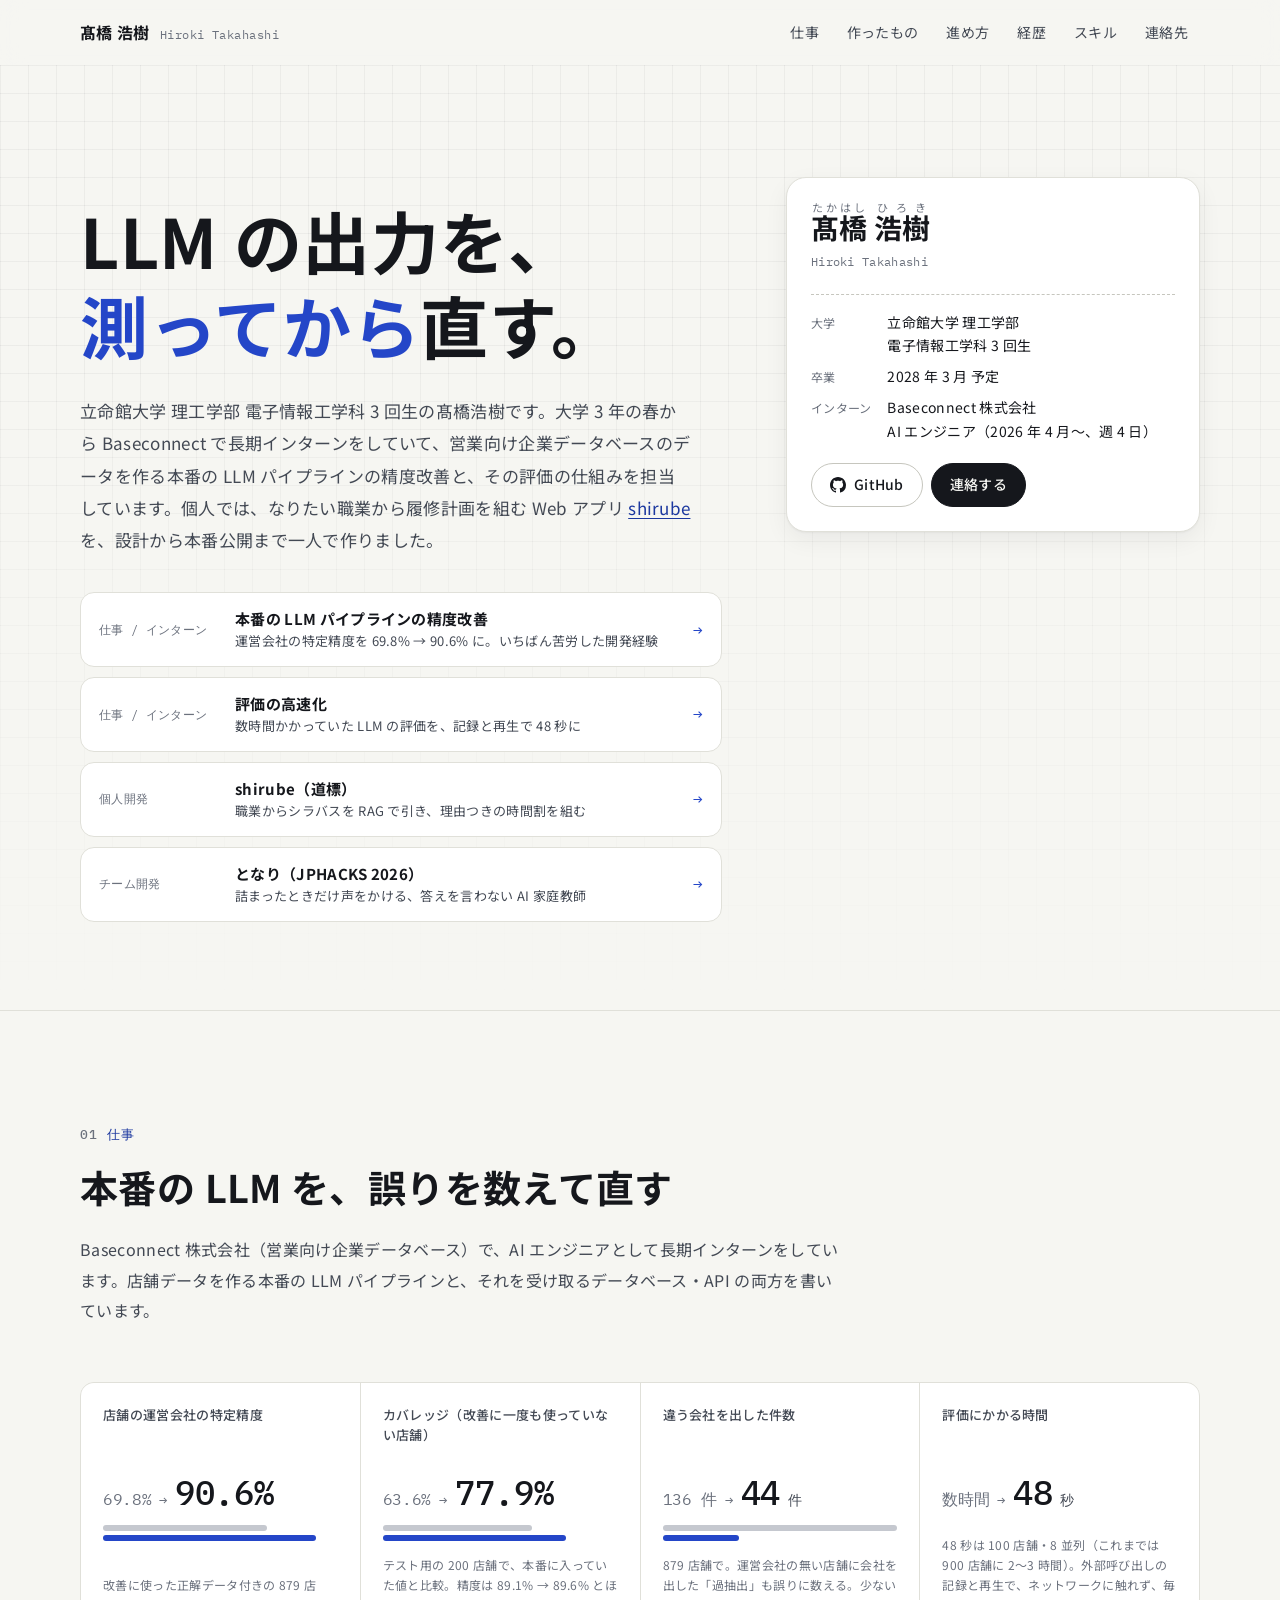
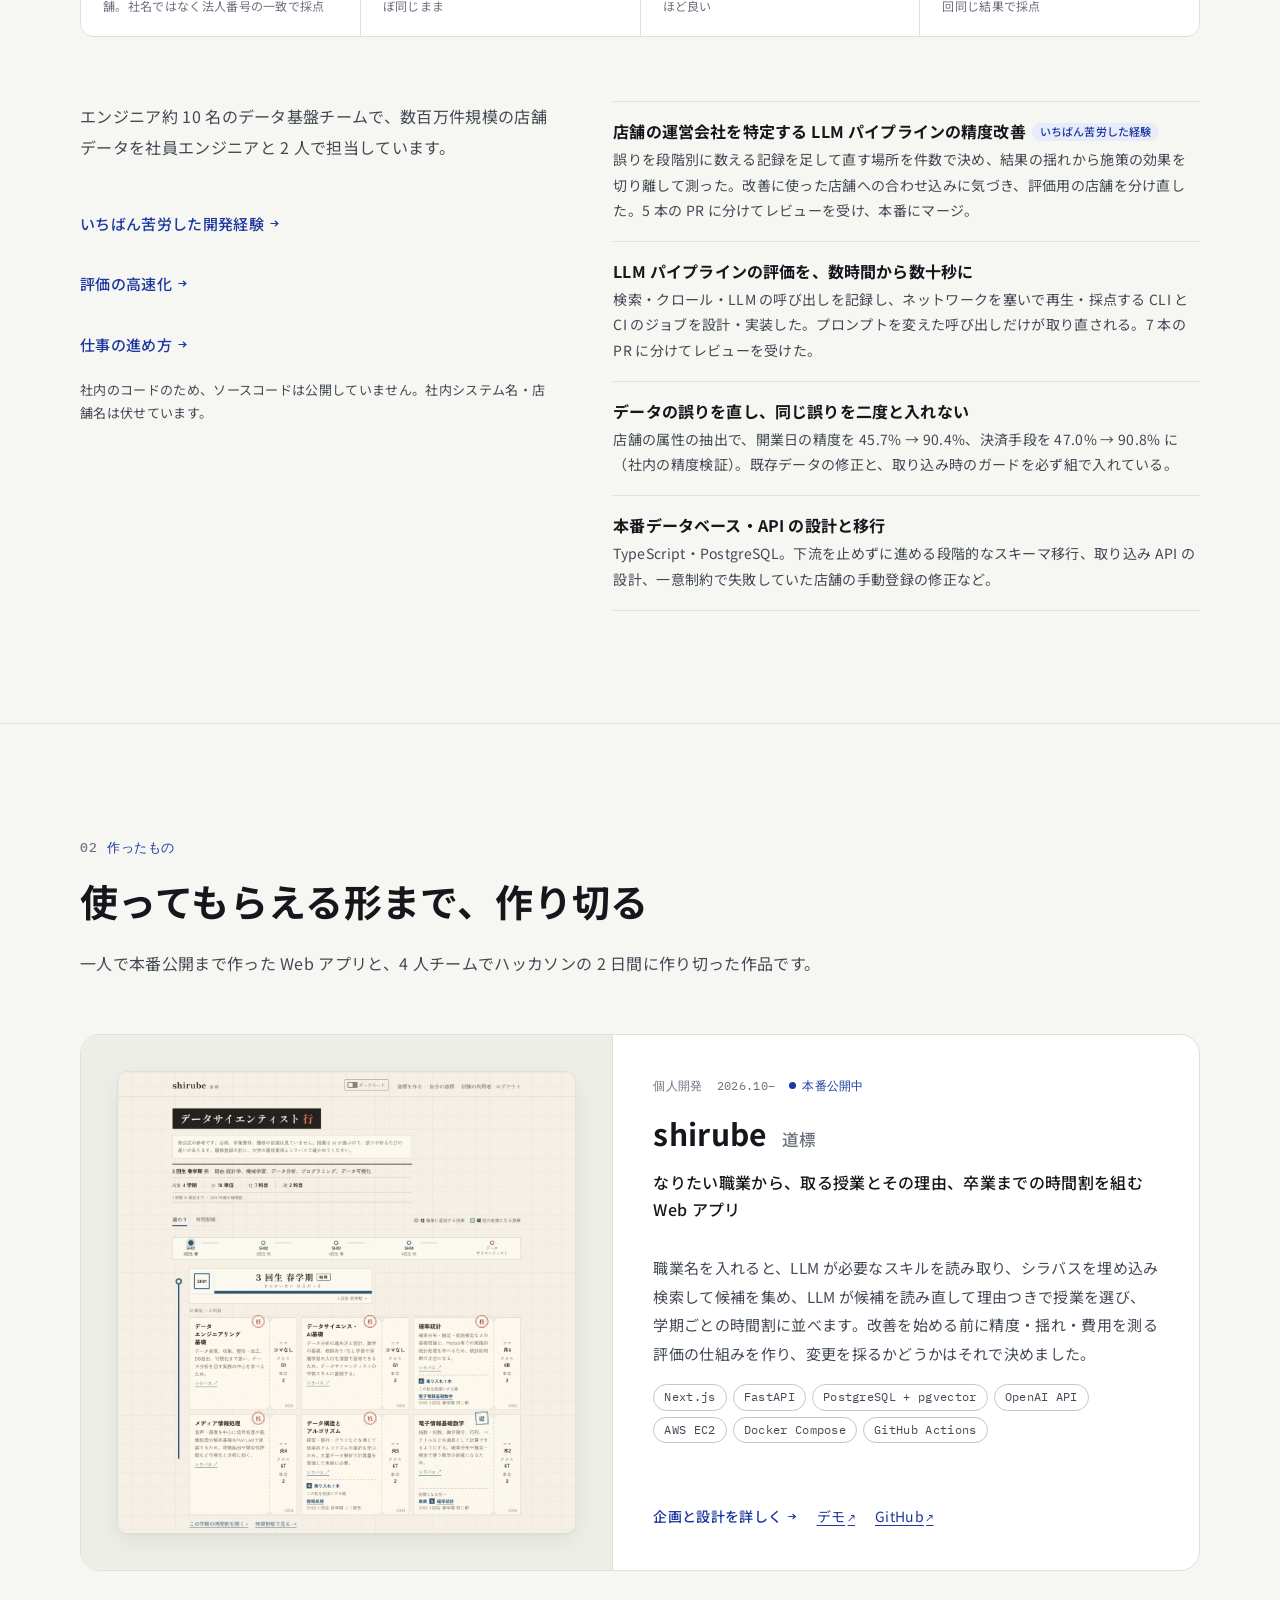
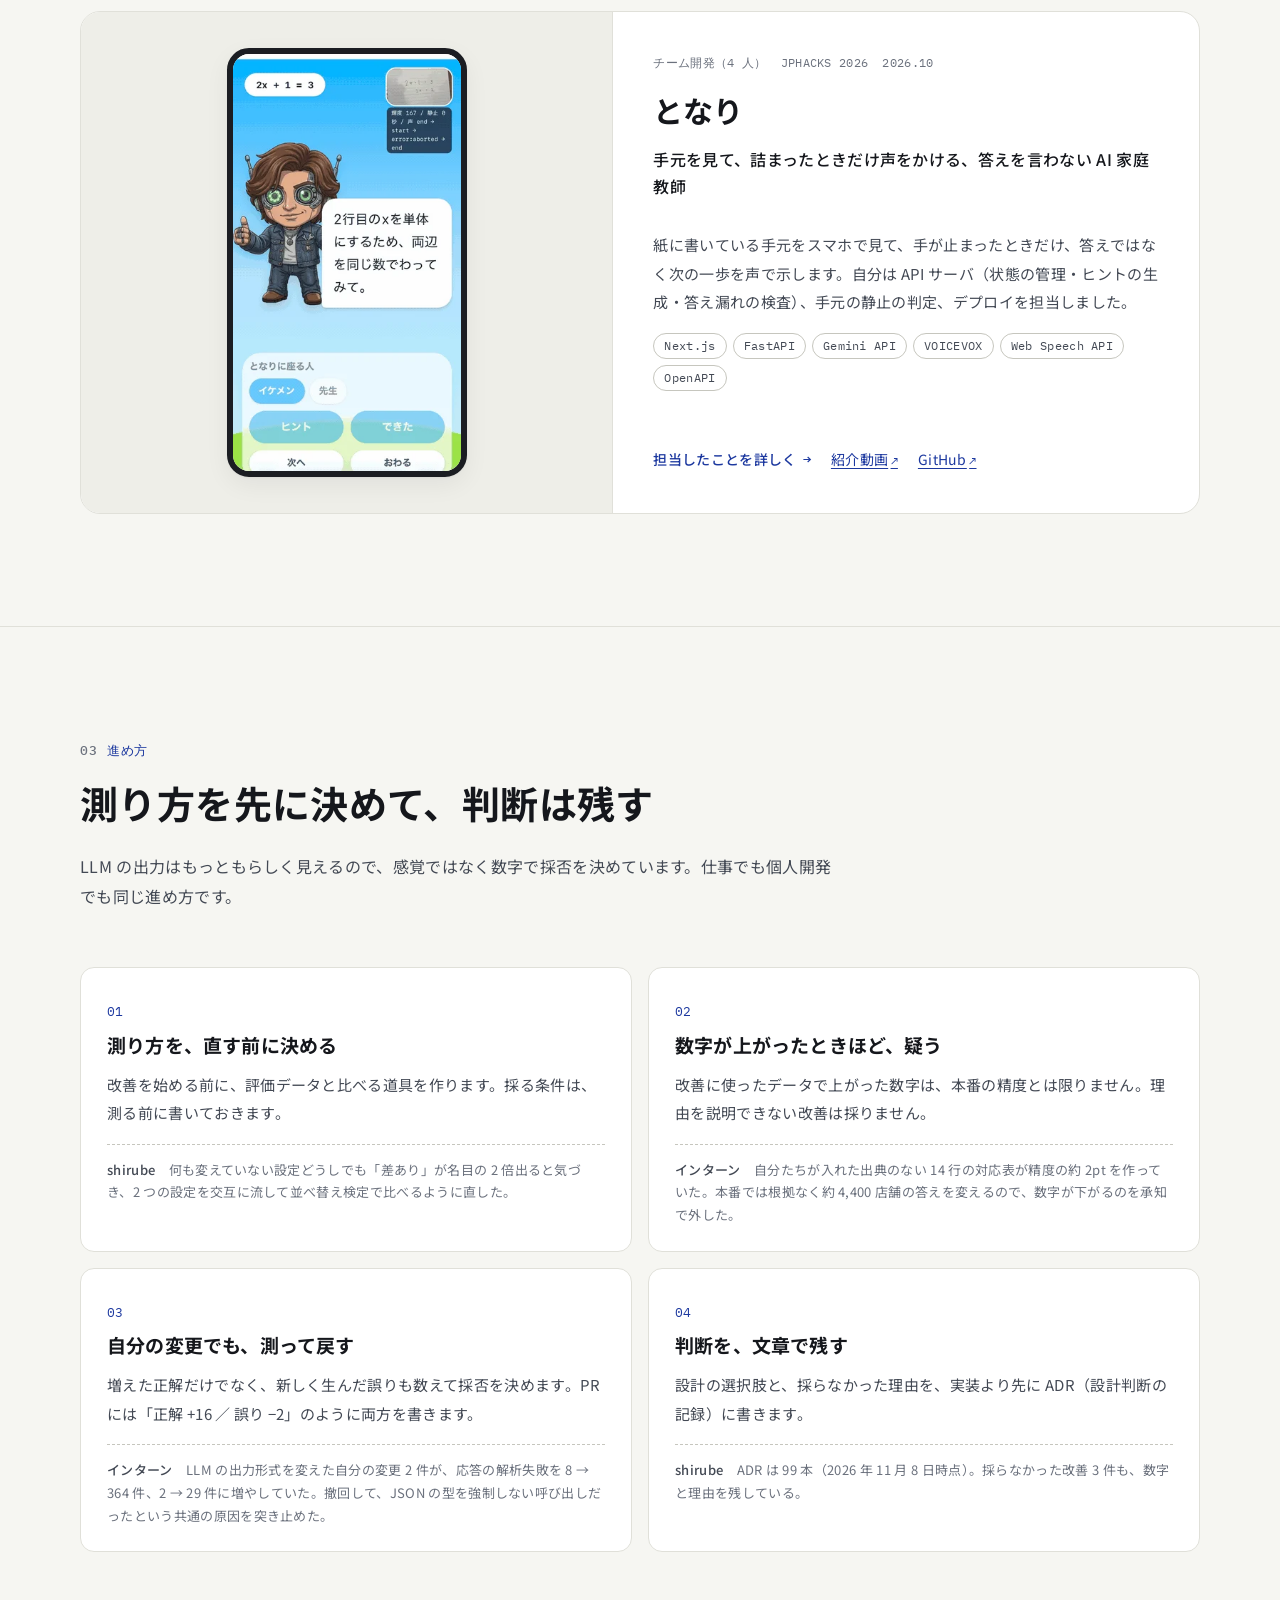
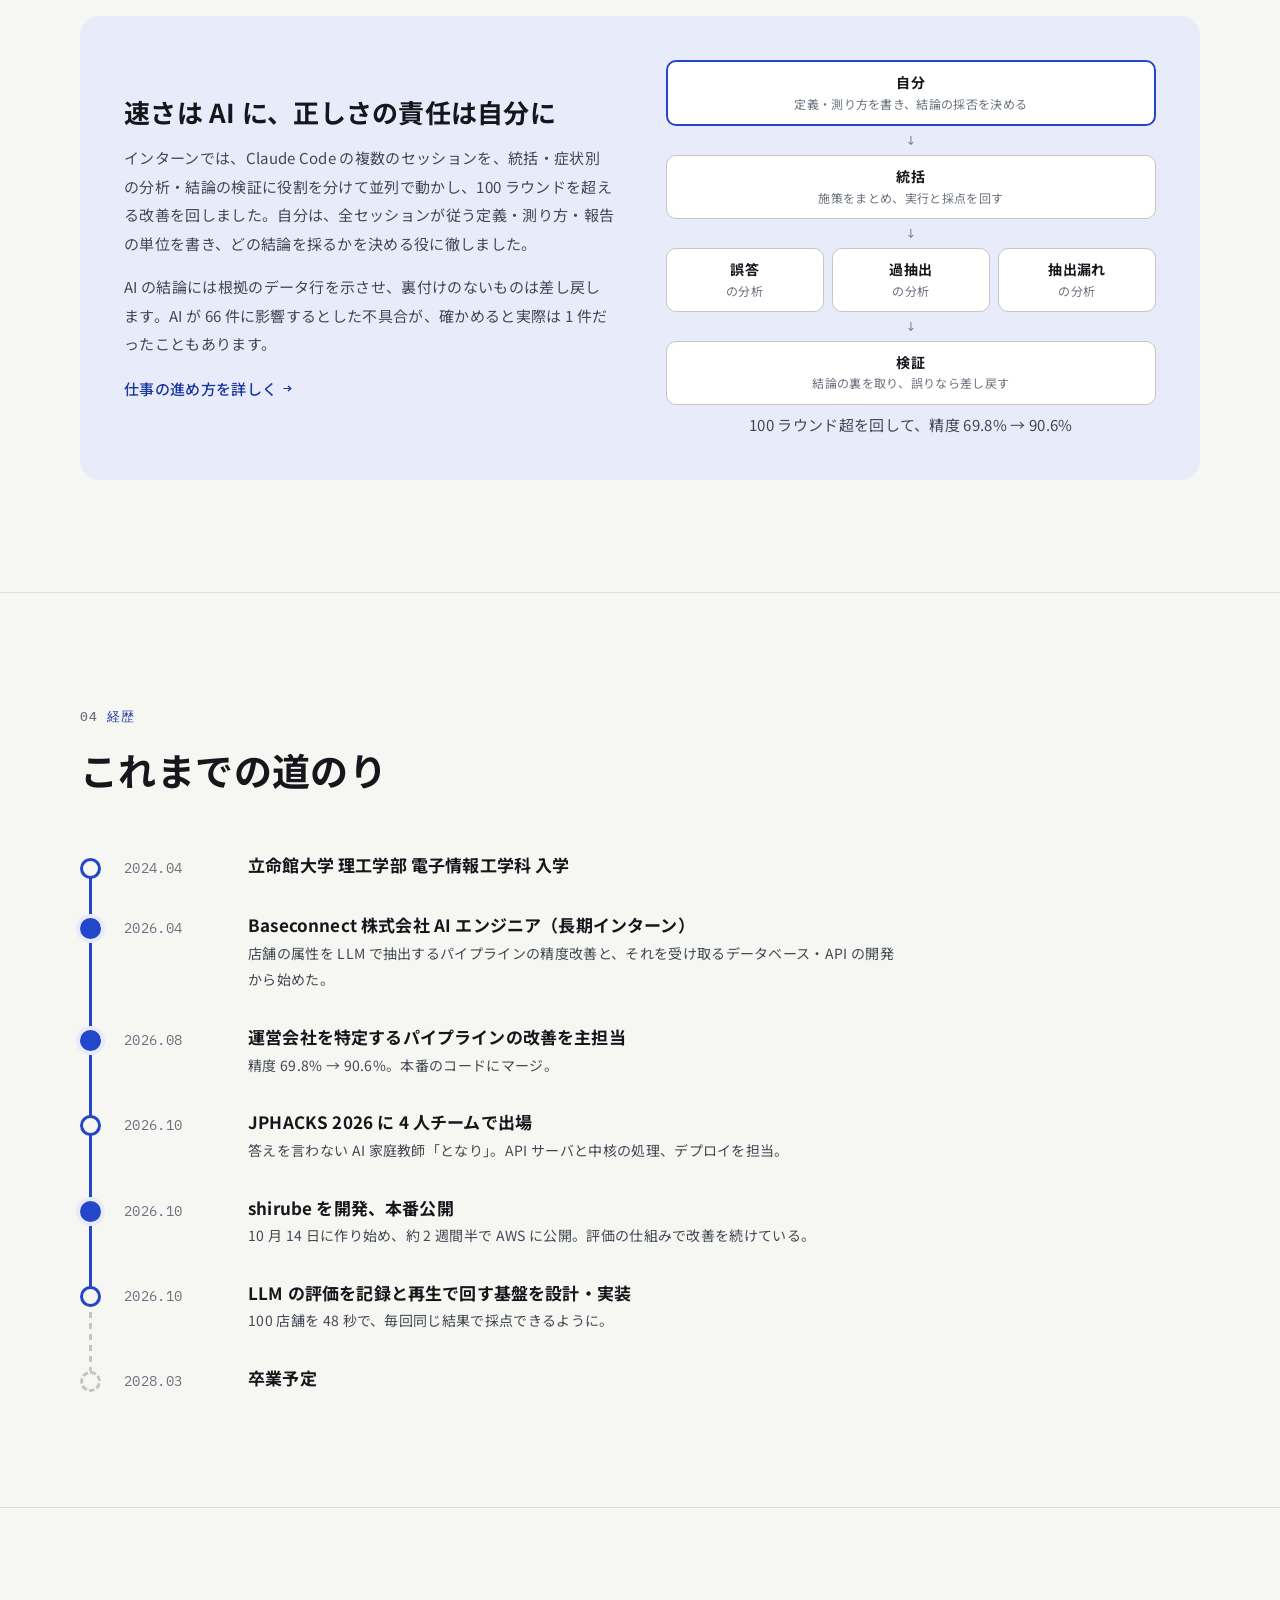
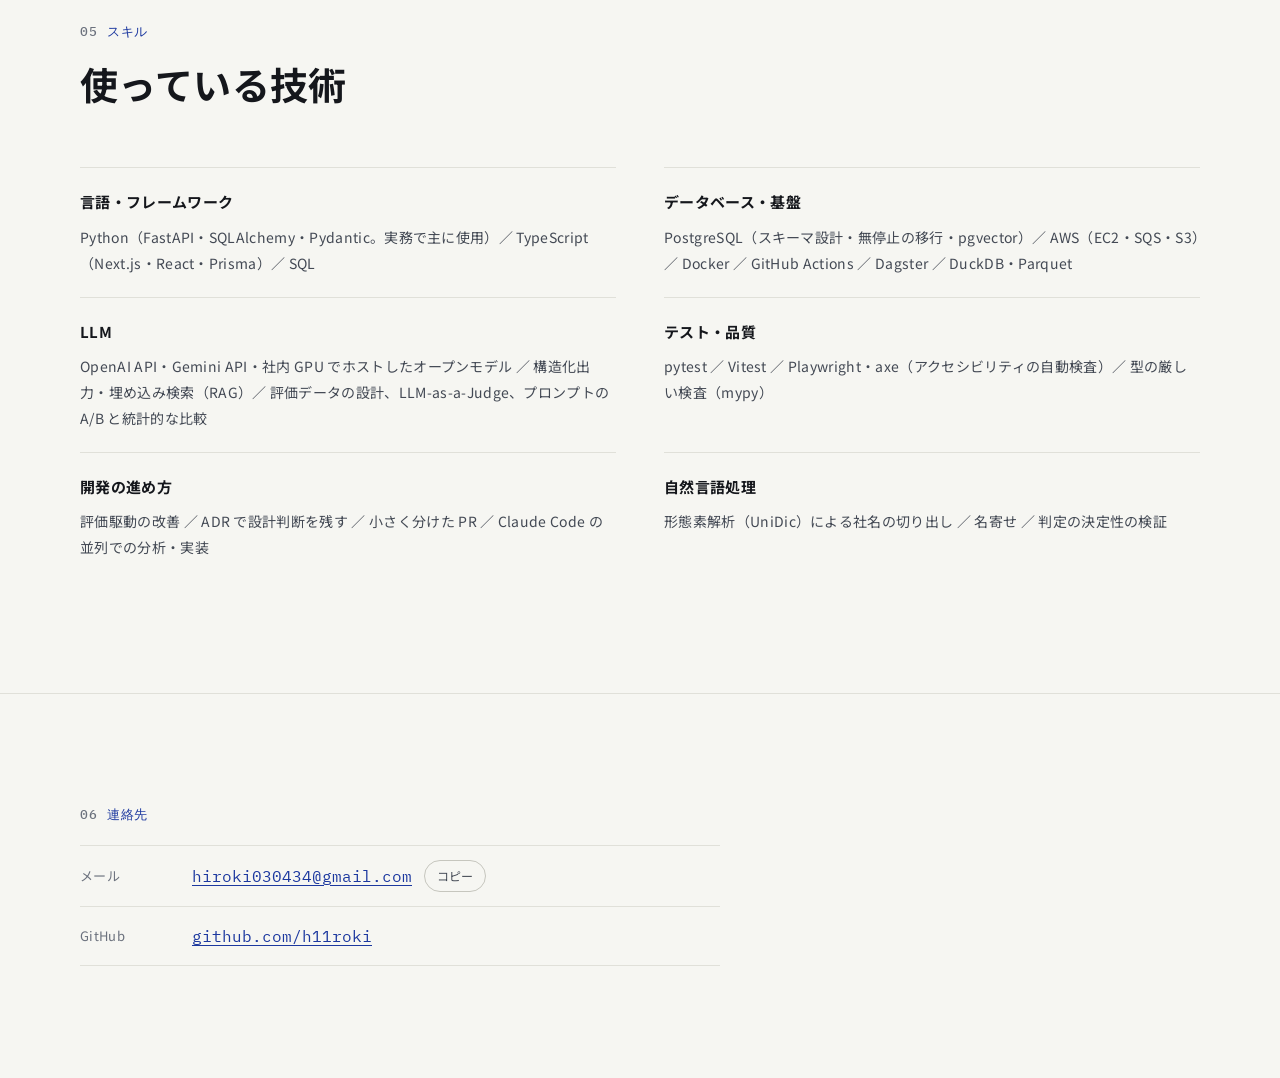
==== commit d2b81e7c: "トップを簡素にし、数字は各ページへ移す - 自己紹介の一文と肩書き、「これから」の節、フッターを外した - 仕事の一覧の日付と、作品カードの数字を外した。数字は shirube・となりのページ冒頭に移" ====
--- a/index.html
+++ b/index.html
@@ -30,7 +30,6 @@
           <li><a href="#projects">作ったもの</a></li>
           <li><a href="#approach">進め方</a></li>
           <li><a href="#history">経歴</a></li>
-          <li><a href="#next">これから</a></li>
           <li><a href="#skills">スキル</a></li>
           <li><a href="#contact">連絡先</a></li>
         </ul>
@@ -43,11 +42,9 @@
     <section class="hero" id="top" aria-labelledby="hero-title">
       <div class="wrap hero-grid">
         <div>
-          <p class="eyebrow">2028 年卒 ・ ソフトウェアエンジニア志望（LLM・AI）</p>
           <h1 id="hero-title">LLM の出力を、<br><em>測ってから</em>直す。</h1>
           <div class="lead">
             <p>立命館大学 理工学部 電子情報工学科 3 回生の髙橋浩樹です。大学 3 年の春から Baseconnect で長期インターンをしていて、営業向け企業データベースのデータを作る本番の LLM パイプラインの精度改善と、その評価の仕組みを担当しています。個人では、なりたい職業から履修計画を組む Web アプリ <a href="shirube.html">shirube</a> を、設計から本番公開まで一人で作りました。</p>
-            <p>確率的に間違うシステムでは、「何を、どう測れば本番で正しいと言えるか」を先に決めることがいちばん大事だと考えています。数字が上がったときほど理由を確かめ、根拠がなければ自分の変更でも外します。</p>
           </div>
 
           <ul class="entry-list" aria-label="詳しく読む">
@@ -145,8 +142,7 @@
 
         <div class="work-grid">
           <div class="work-about reveal">
-            <p>エンジニア約 10 名のデータ基盤チームで、数百万件規模の店舗データを社員エンジニアと 2 人で担当しています。正解データの作成は QA 担当、コードレビューは社員エンジニアが行い、自分は分析・設計・実装・検証を担いました。</p>
-            <p>実装の多くは Claude Code に任せ、何を測るか、どの設計を採るかは自分で決めています。約半年で 204 本の PR を出し、160 本がマージされました（2026 年 10 月初め時点）。</p>
+            <p>エンジニア約 10 名のデータ基盤チームで、数百万件規模の店舗データを社員エンジニアと 2 人で担当しています。</p>
             <ul class="more-list">
               <li><a class="more" href="work.html">いちばん苦労した開発経験</a></li>
               <li><a class="more" href="eval.html">評価の高速化</a></li>
@@ -157,28 +153,24 @@
 
           <ol class="task-list reveal">
             <li>
-              <span class="task-date">2026.08–10</span>
               <div>
                 <h3><a href="work.html">店舗の運営会社を特定する LLM パイプラインの精度改善</a><span class="tag-main">いちばん苦労した経験</span></h3>
                 <p>誤りを段階別に数える記録を足して直す場所を件数で決め、結果の揺れから施策の効果を切り離して測った。改善に使った店舗への合わせ込みに気づき、評価用の店舗を分け直した。5 本の PR に分けてレビューを受け、本番にマージ。</p>
               </div>
             </li>
             <li>
-              <span class="task-date">2026.10–11</span>
               <div>
                 <h3><a href="eval.html">LLM パイプラインの評価を、数時間から数十秒に</a></h3>
                 <p>検索・クロール・LLM の呼び出しを記録し、ネットワークを塞いで再生・採点する CLI と CI のジョブを設計・実装した。プロンプトを変えた呼び出しだけが取り直される。7 本の PR に分けてレビューを受けた。</p>
               </div>
             </li>
             <li>
-              <span class="task-date">2026.05–09</span>
               <div>
                 <h3><a href="workstyle.html">データの誤りを直し、同じ誤りを二度と入れない</a></h3>
                 <p>店舗の属性の抽出で、開業日の精度を 45.7% → 90.4%、決済手段を 47.0% → 90.8% に（社内の精度検証）。既存データの修正と、取り込み時のガードを必ず組で入れている。</p>
               </div>
             </li>
             <li>
-              <span class="task-date">2026.06–09</span>
               <div>
                 <h3><a href="workstyle.html#database">本番データベース・API の設計と移行</a></h3>
                 <p>TypeScript・PostgreSQL。下流を止めずに進める段階的なスキーマ移行、取り込み API の設計、一意制約で失敗していた店舗の手動登録の修正など。</p>
@@ -208,11 +200,6 @@
               <h3 id="p-shirube">shirube <small>道標</small></h3>
               <p class="project-catch">なりたい職業から、取る授業とその理由、卒業までの時間割を組む Web アプリ</p>
               <p class="project-desc">職業名を入れると、LLM が必要なスキルを読み取り、シラバスを埋め込み検索して候補を集め、LLM が候補を読み直して理由つきで授業を選び、学期ごとの時間割に並べます。改善を始める前に精度・揺れ・費用を測る評価の仕組みを作り、変更を採るかどうかはそれで決めました。</p>
-              <div class="mini-stats">
-                <div class="mini-stat"><b>27.6% → 21.6%</b><span>選んだ授業のうち、関係のない授業の割合</span></div>
-                <div class="mini-stat"><b>0.83 円</b><span>道標 1 件の LLM 費用。改善の前後で同じ</span></div>
-                <div class="mini-stat"><b>0.52 → 0.72</b><span>作り直したときの結果の重なり（揺れの小ささ）</span></div>
-              </div>
               <ul class="tags" aria-label="使った技術">
                 <li>Next.js</li><li>FastAPI</li><li>PostgreSQL + pgvector</li><li>OpenAI API</li><li>AWS EC2</li><li>Docker Compose</li><li>GitHub Actions</li>
               </ul>
@@ -233,10 +220,6 @@
               <h3 id="p-tonari">となり</h3>
               <p class="project-catch">手元を見て、詰まったときだけ声をかける、答えを言わない AI 家庭教師</p>
               <p class="project-desc">紙に書いている手元をスマホで見て、手が止まったときだけ、答えではなく次の一歩を声で示します。自分は API サーバ（状態の管理・ヒントの生成・答え漏れの検査）、手元の静止の判定、デプロイを担当しました。</p>
-              <div class="mini-stats">
-                <div class="mini-stat"><b>16/24 → 0/24</b><span>ヒントに答えが漏れたのを見逃した件数</span></div>
-                <div class="mini-stat"><b>約 3 秒前</b><span>詰まりを先読みして、ヒントを作り始める</span></div>
-              </div>
               <ul class="tags" aria-label="使った技術">
                 <li>Next.js</li><li>FastAPI</li><li>Gemini API</li><li>VOICEVOX</li><li>Web Speech API</li><li>OpenAPI</li>
               </ul>
@@ -368,37 +351,12 @@
       </div>
     </section>
 
-    <!-- ============ 05 これから ============ -->
-    <section class="section" id="next" aria-labelledby="next-title">
+
+    <!-- ============ 05 スキル ============ -->
+    <section class="section" id="skills" aria-labelledby="skills-title">
       <div class="wrap">
         <div class="section-head reveal">
-          <p class="section-label"><b>05</b>これから</p>
-          <h2 class="section-title" id="next-title">使われる場所で、AI を磨き続けたい</h2>
-        </div>
-
-        <div class="next-grid">
-          <div class="statement reveal">
-            <p>インターンで本番の LLM を改善する中で、回答の正しさが、それを使う人の仕事を左右すると実感しました。運営会社を間違えると、営業は意思決定者のいない会社に連絡してしまいます。</p>
-            <p>これからは、AI をプロダクトの中心に組み込み、評価データと利用者の反応の両方で磨き続ける仕事がしたいと考えています。応答の速さや運用の費用まで含めて、バックエンドから作れるエンジニアを目指しています。</p>
-            <p>将来は、作るだけで終わらず、課題を見つけて事業にするところまで関わりたいです。</p>
-          </div>
-          <div class="reveal">
-            <p class="plan-head">shirube で次にやること</p>
-            <ul class="plan-list">
-              <li><b>学生に使ってもらう</b>履修登録の時期（3〜4 月）に使ってもらい、作り直しの回数や、もう取ったと答えた授業を、作成の記録と合わせて見る。</li>
-              <li><b>人の判定と比べる</b>学科の学生や教員に一部を判定してもらい、AI の判定者との一致（κ）を測る。</li>
-              <li><b>卒業要件を入れる</b>必修と卒業要件を入れ、時間割を整数計画に置き換える。先に、今の貪欲法で要件を満たせない道標の数を測る。</li>
-            </ul>
-          </div>
-        </div>
-      </div>
-    </section>
-
-    <!-- ============ 06 スキル ============ -->
-    <section class="section" id="skills" aria-labelledby="skills-title">
-      <div class="wrap">
-        <div class="section-head reveal">
-          <p class="section-label"><b>06</b>スキル</p>
+          <p class="section-label"><b>05</b>スキル</p>
           <h2 class="section-title" id="skills-title">使っている技術</h2>
         </div>
 
@@ -431,32 +389,27 @@
       </div>
     </section>
 
-    <!-- ============ 07 連絡先 ============ -->
+    <!-- ============ 06 連絡先 ============ -->
     <section class="section" id="contact" aria-labelledby="contact-title">
       <div class="wrap">
-        <div class="contact reveal">
+        <h2 class="section-label" id="contact-title"><b>06</b>連絡先</h2>
+        <dl class="contact-list">
           <div>
-            <p class="section-label"><b>07</b>連絡先</p>
-            <h2 id="contact-title">お話しできるのを楽しみにしています</h2>
-            <p>インターンや選考のご案内、開発の質問など、お気軽にご連絡ください。</p>
-          </div>
-          <div class="contact-links">
-            <a class="btn" href="mailto:hiroki030434@gmail.com">hiroki030434@gmail.com <span aria-hidden="true">→</span></a>
-            <button class="btn" type="button" data-copy="hiroki030434@gmail.com" aria-describedby="copy-status">メールアドレスをコピー <span aria-hidden="true">⧉</span></button>
-            <a class="btn" href="https://github.com/h11roki">GitHub　@h11roki <span aria-hidden="true">↗</span></a>
-            <a class="btn" href="https://shirube.duckdns.org">shirube のデモ <span aria-hidden="true">↗</span></a>
-            <p class="copy-status" id="copy-status" role="status" aria-live="polite"></p>
-          </div>
-        </div>
+            <dt>メール</dt>
+            <dd>
+              <a href="mailto:hiroki030434@gmail.com">hiroki030434@gmail.com</a>
+              <button class="copy-btn" type="button" data-copy="hiroki030434@gmail.com" aria-describedby="copy-status">コピー</button>
+              <span class="copy-status" id="copy-status" role="status" aria-live="polite"></span>
+            </dd>
+          </div>
+          <div>
+            <dt>GitHub</dt>
+            <dd><a href="https://github.com/h11roki">github.com/h11roki</a></dd>
+          </div>
+        </dl>
       </div>
     </section>
   </main>
 
-  <footer class="site-footer">
-    <div class="wrap">
-      <p>© 2026 髙橋 浩樹</p>
-      <p>このサイトは Claude Code と一緒に、フレームワークを使わず HTML・CSS・JavaScript で作りました。</p>
-    </div>
-  </footer>
 </body>
 </html>
--- a/assets/style.css
+++ b/assets/style.css
@@ -488,13 +488,9 @@
 
 .task-list { list-style: none; margin: 0; padding: 0; border-top: 1px solid var(--line); }
 .task-list li {
-  display: grid;
-  grid-template-columns: 7.2em minmax(0, 1fr);
-  gap: 4px 20px;
   padding: 18px 0;
   border-bottom: 1px solid var(--line);
 }
-.task-date { font-family: var(--font-mono); font-size: 13px; color: var(--ink-3); padding-top: 3px; }
 .task-list h3 { font-size: 16px; font-weight: 700; }
 .task-list h3 a { color: var(--ink); text-decoration: none; }
 .task-list h3 a:hover { color: var(--accent-ink); text-decoration: underline; }
@@ -515,9 +511,6 @@
 @media (max-width: 860px) {
   .work-grid { grid-template-columns: minmax(0, 1fr); }
 }
-@media (max-width: 520px) {
-  .task-list li { grid-template-columns: minmax(0, 1fr); }
-}
 
 /* ---------- projects ---------- */
 
@@ -717,33 +710,6 @@
   .route li { grid-template-columns: minmax(0, 1fr); gap: 0; }
 }
 
-/* ---------- next / plans ---------- */
-
-.next-grid {
-  display: grid;
-  grid-template-columns: minmax(0, 1.1fr) minmax(0, 1fr);
-  gap: clamp(28px, 5vw, 64px);
-  align-items: start;
-}
-.next-grid .statement p { font-size: clamp(15px, 1.6vw, 17px); color: var(--ink-2); }
-.next-grid .statement p:first-child { color: var(--ink); font-weight: 500; }
-.plan-list { list-style: none; margin: 0; padding: 0; display: grid; gap: 12px; }
-.plan-list li {
-  background: var(--bg-elev);
-  border: 1px solid var(--line);
-  border-radius: var(--radius);
-  padding: 16px 18px;
-  font-size: 14px;
-  color: var(--ink-2);
-  line-height: 1.8;
-}
-.plan-list b { display: block; color: var(--ink); font-size: 15px; margin-bottom: 2px; }
-.plan-head { font-family: var(--font-mono); font-size: 12px; color: var(--ink-3); margin-bottom: 12px; }
-
-@media (max-width: 860px) {
-  .next-grid { grid-template-columns: minmax(0, 1fr); }
-}
-
 /* ---------- skills ---------- */
 
 .skills {
@@ -765,38 +731,33 @@
 
 /* ---------- contact ---------- */
 
-.contact {
-  display: grid;
-  grid-template-columns: minmax(0, 1fr) auto;
-  gap: 24px 48px;
-  align-items: end;
-  padding: clamp(28px, 5vw, 56px);
-  border-radius: 24px;
-  background: var(--ink);
-  color: var(--bg);
-}
-.contact .section-label { color: var(--before); }
-.contact h2 { font-size: clamp(26px, 4vw, 40px); font-weight: 700; margin-top: 10px; }
-.contact p { margin-top: 12px; opacity: 0.8; font-size: 15px; }
-.contact-links { display: flex; flex-direction: column; gap: 10px; min-width: 260px; }
-.contact-links .btn { justify-content: space-between; background: transparent; color: var(--bg); border-color: color-mix(in srgb, var(--bg) 30%, transparent); }
-.contact-links .btn:hover { border-color: var(--bg); background: color-mix(in srgb, var(--bg) 8%, transparent); }
-.copy-status { font-size: 12px; min-height: 1.5em; opacity: 0.8; }
-
-@media (max-width: 760px) {
-  .contact { grid-template-columns: minmax(0, 1fr); }
-  .contact-links { min-width: 0; }
-}
-
-/* ---------- footer ---------- */
-
-.site-footer {
-  padding: 40px 0 56px;
-  font-size: 13px;
-  color: var(--ink-3);
-}
-.site-footer .wrap { display: flex; flex-wrap: wrap; justify-content: space-between; gap: 8px 24px; }
-.site-footer p { margin: 0; }
+#contact .section-label { margin-bottom: 20px; font-weight: 400; }
+.contact-list { margin: 0; max-width: 640px; border-top: 1px solid var(--line); }
+.contact-list > div {
+  display: grid;
+  grid-template-columns: 6em minmax(0, 1fr);
+  gap: 4px 16px;
+  align-items: center;
+  padding: 14px 0;
+  border-bottom: 1px solid var(--line);
+}
+.contact-list dt { font-size: 13px; color: var(--ink-3); }
+.contact-list dd { margin: 0; display: flex; flex-wrap: wrap; align-items: center; gap: 6px 12px; }
+.contact-list a { font-family: var(--font-mono); font-size: 16px; letter-spacing: 0; overflow-wrap: anywhere; }
+.copy-btn {
+  font: inherit;
+  font-size: 12px;
+  line-height: 1.4;
+  min-height: 32px;
+  padding: 4px 12px;
+  border: 1px solid var(--line-strong);
+  border-radius: 999px;
+  background: transparent;
+  color: var(--ink-2);
+  cursor: pointer;
+}
+.copy-btn:hover { border-color: var(--ink-3); color: var(--ink); }
+.copy-status { font-size: 12px; color: var(--ink-3); }
 
 /* ============================================================
    詳細ページ
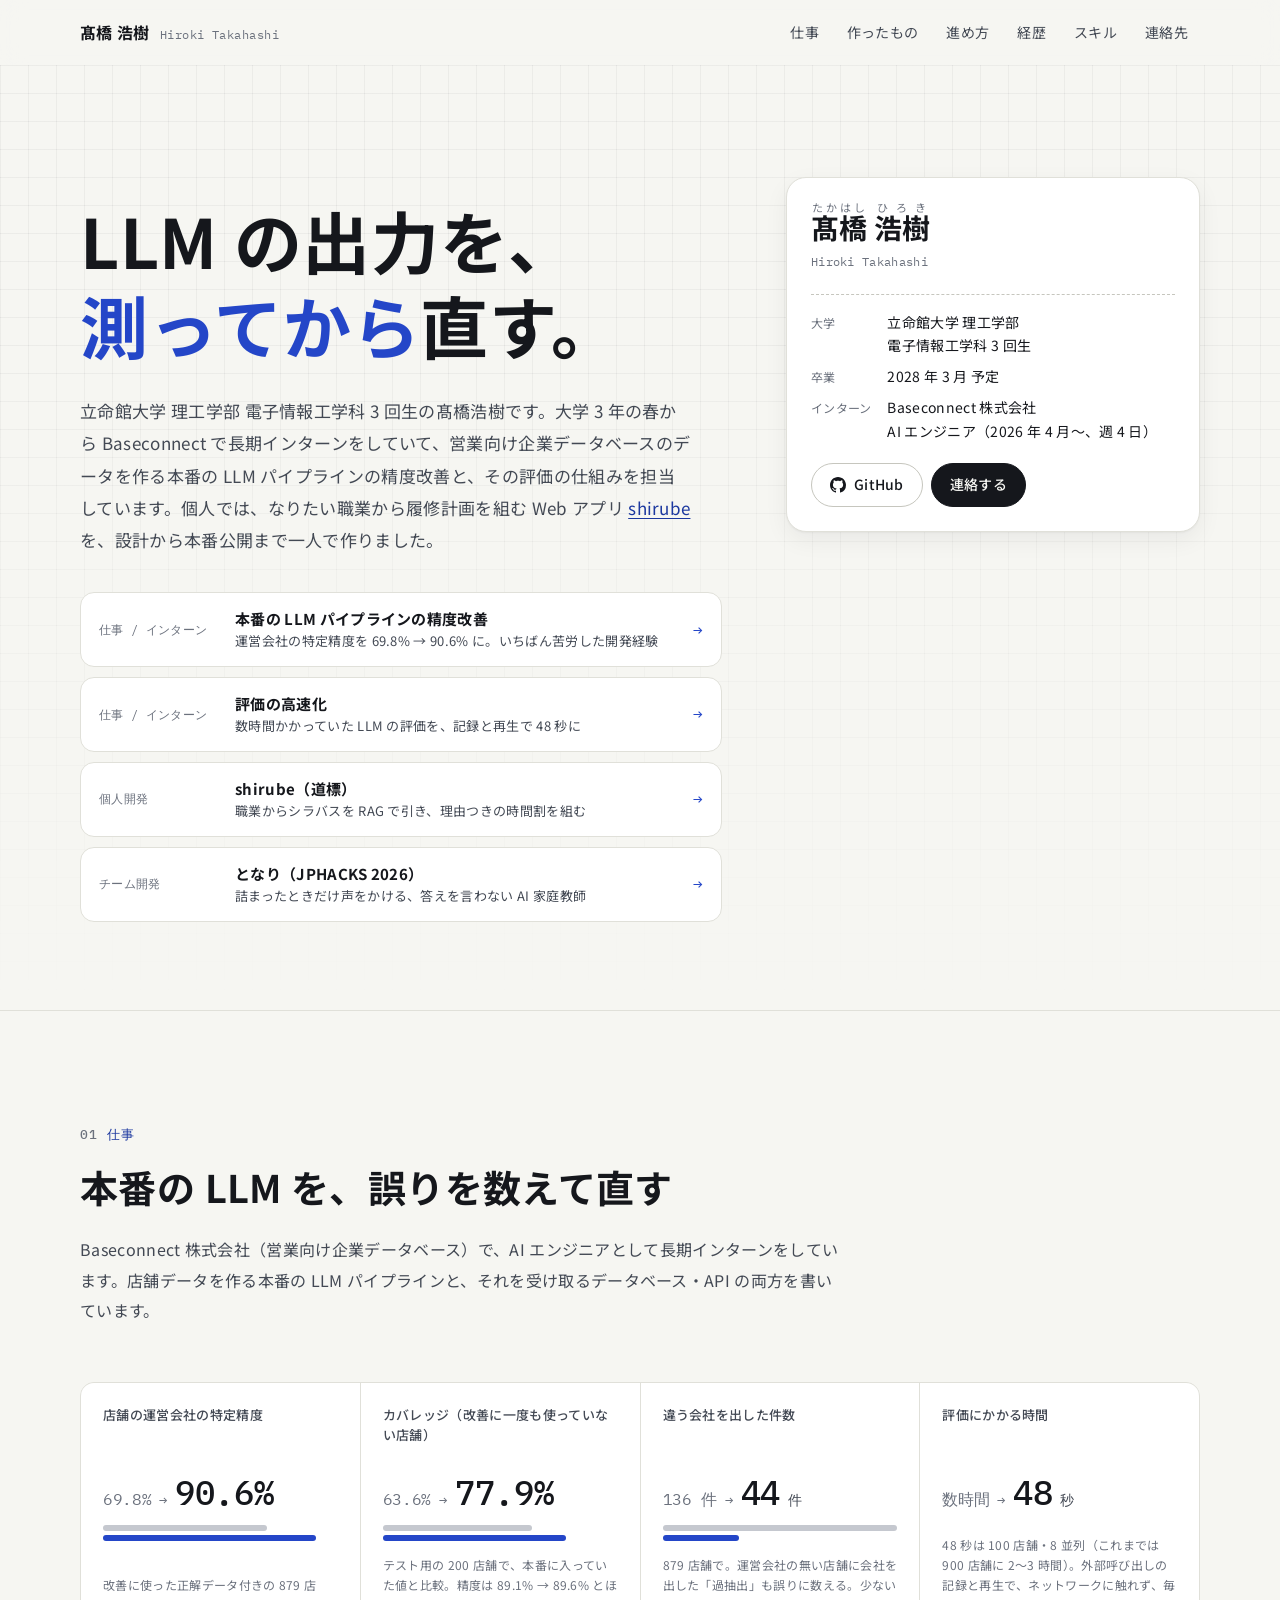
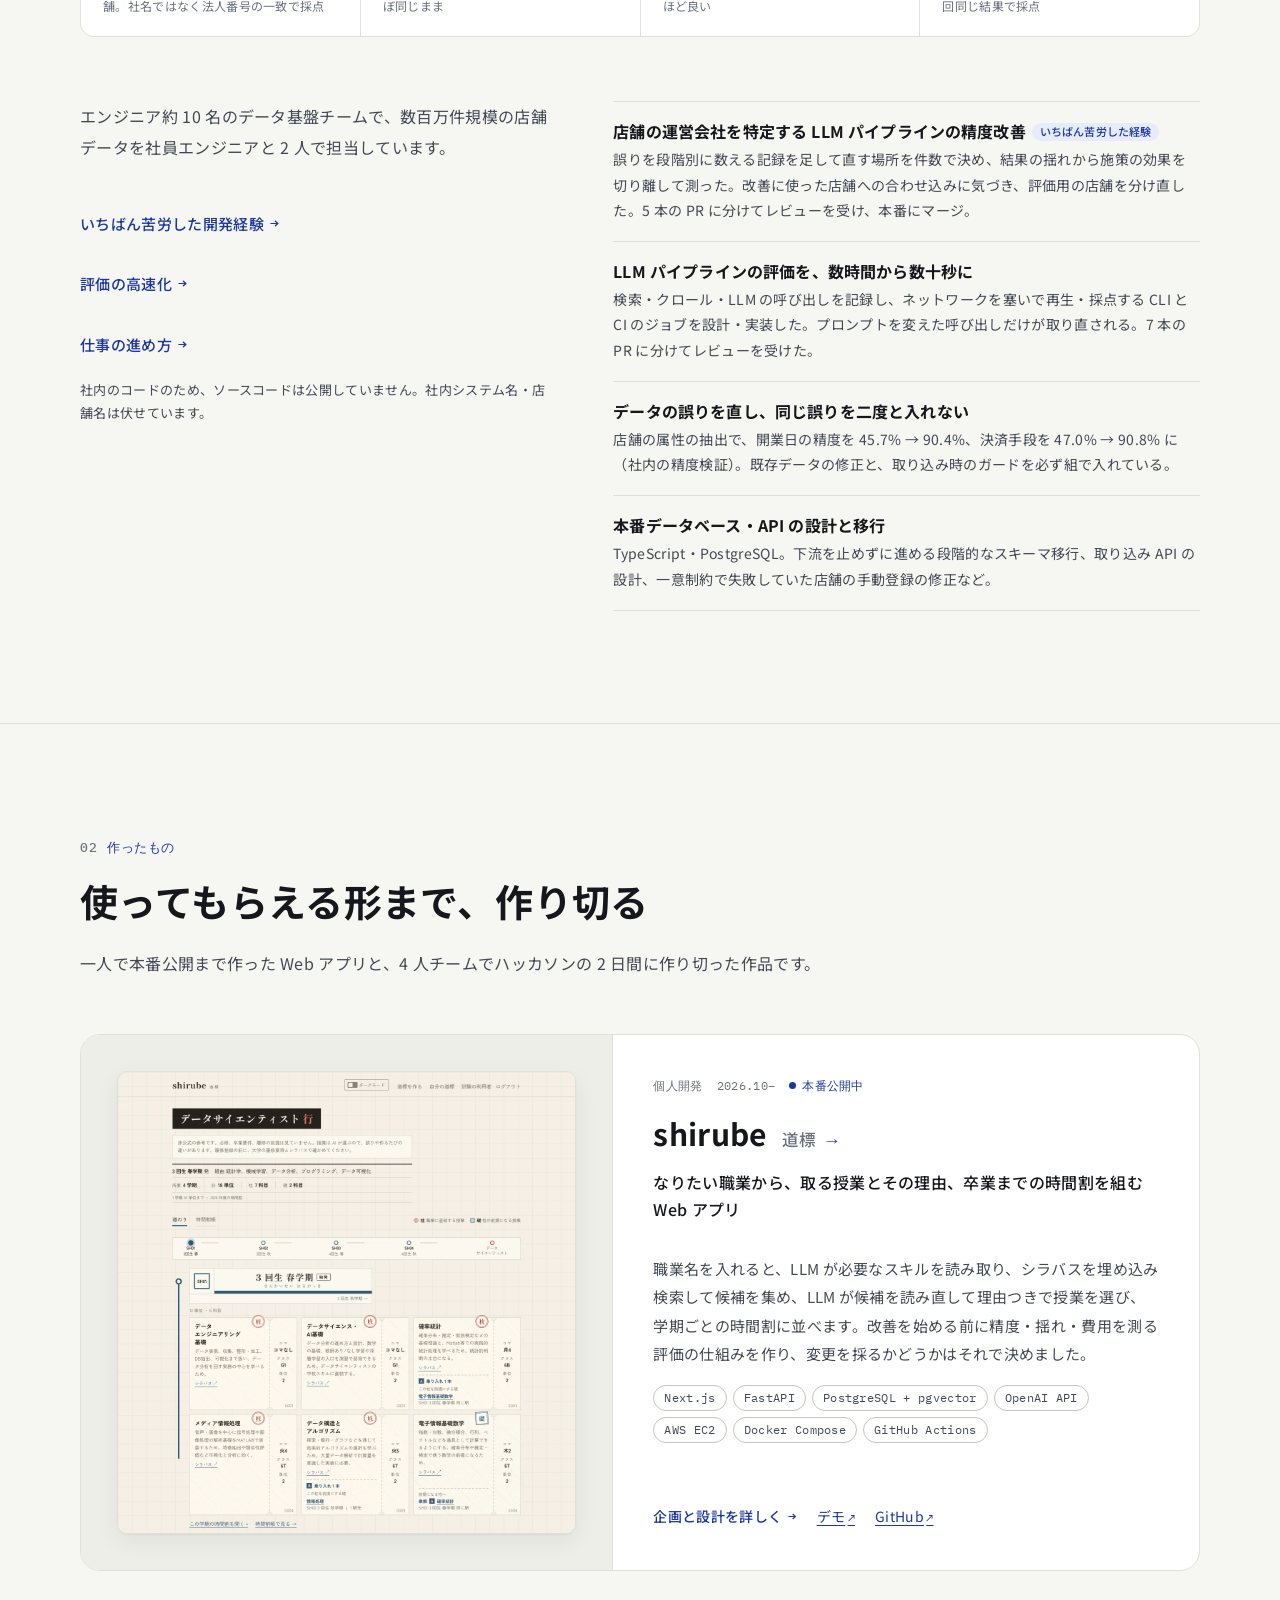
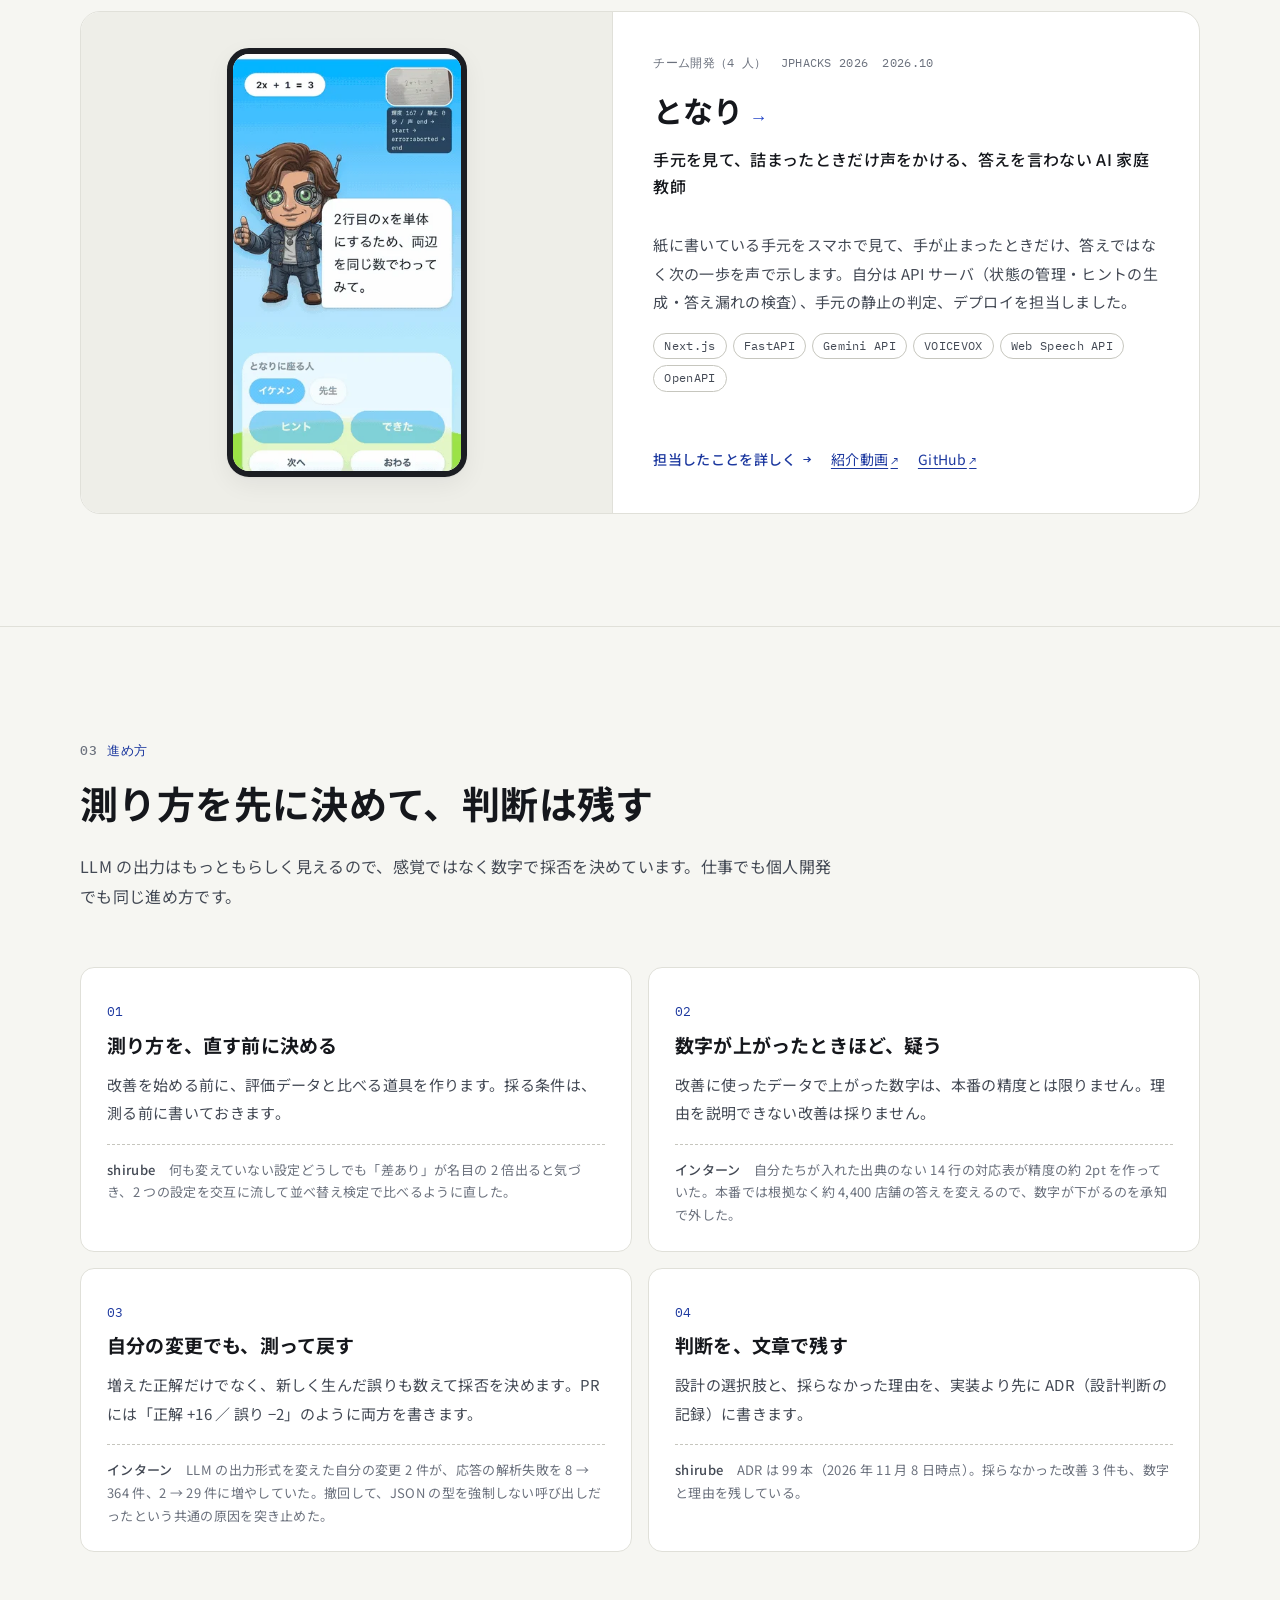
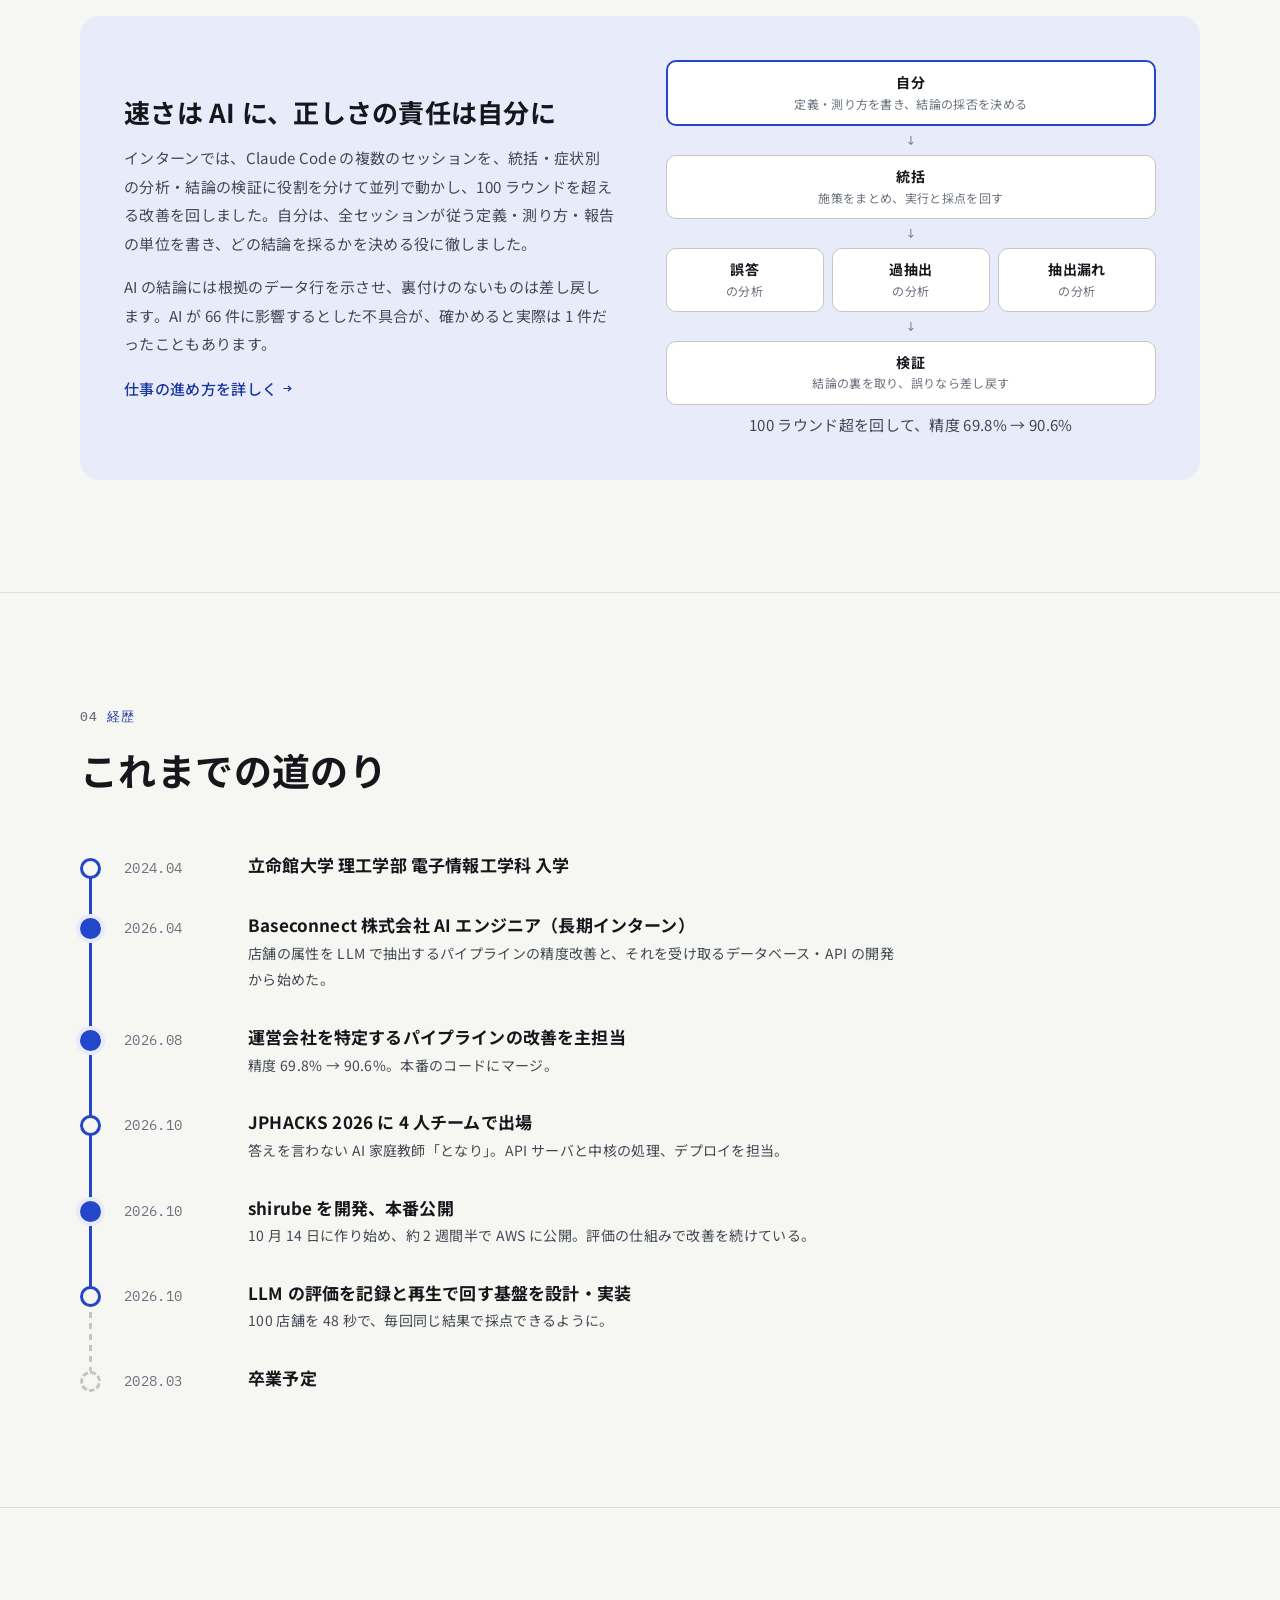
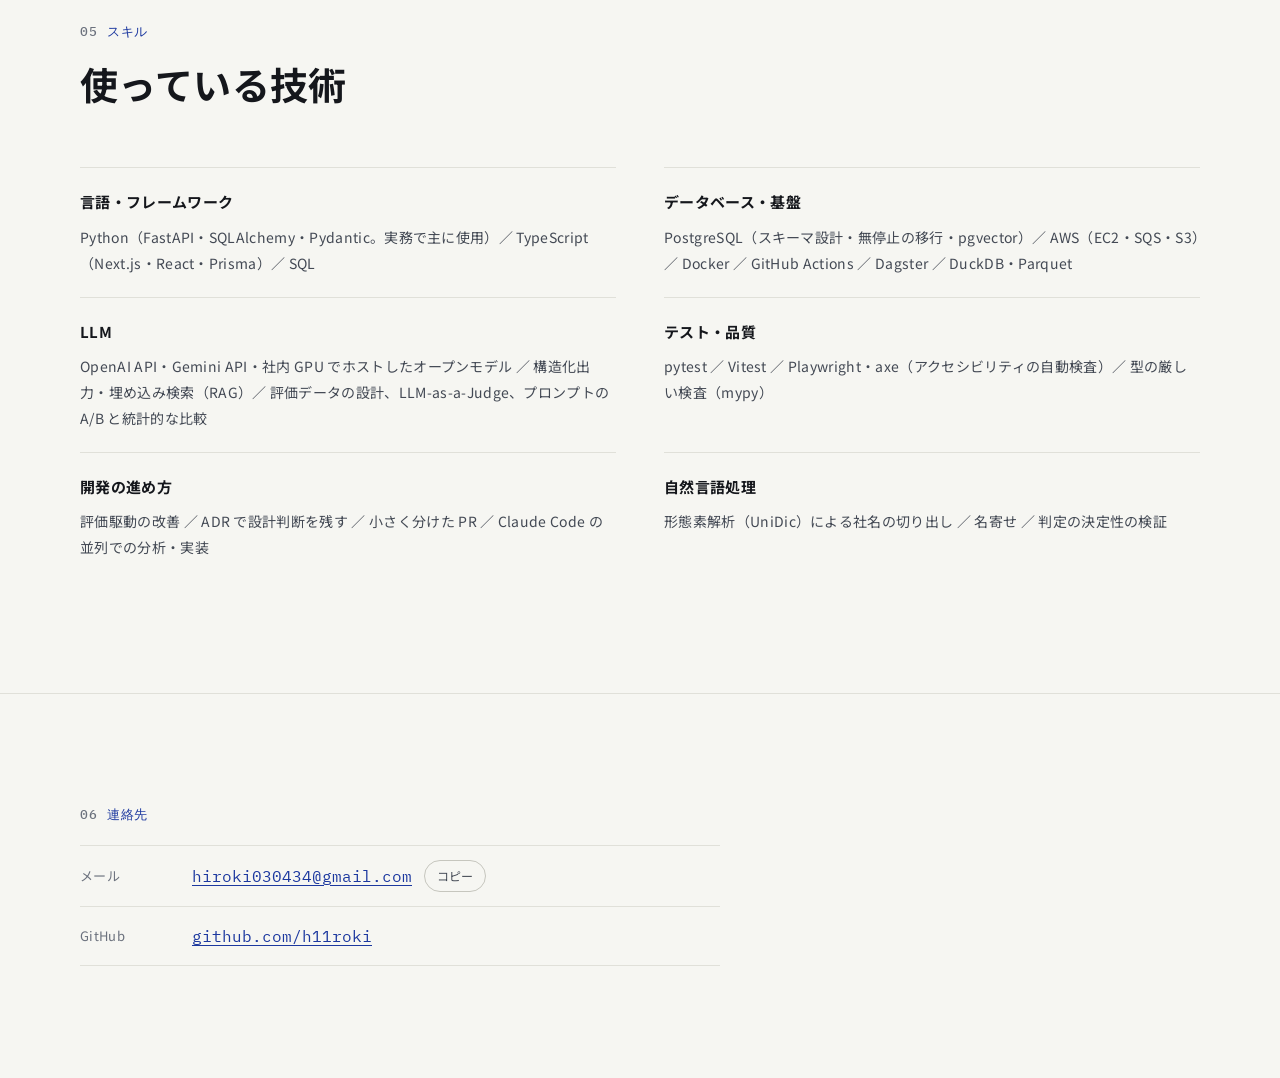
==== commit de9b0fe2: "作品名からも詳細ページへ飛べるようにし、動画の説明文を外す - トップの作品カードの見出し（shirube 道標、となり）を、画像と同じ詳細ページへのリンクにした - shirube の紹介動画の説明" ====
--- a/index.html
+++ b/index.html
@@ -197,7 +197,7 @@
             </a>
             <div class="project-body">
               <p class="project-meta"><span>個人開発</span><span>2026.10–</span><span class="live">本番公開中</span></p>
-              <h3 id="p-shirube">shirube <small>道標</small></h3>
+              <h3 id="p-shirube"><a href="shirube.html">shirube <small>道標</small></a></h3>
               <p class="project-catch">なりたい職業から、取る授業とその理由、卒業までの時間割を組む Web アプリ</p>
               <p class="project-desc">職業名を入れると、LLM が必要なスキルを読み取り、シラバスを埋め込み検索して候補を集め、LLM が候補を読み直して理由つきで授業を選び、学期ごとの時間割に並べます。改善を始める前に精度・揺れ・費用を測る評価の仕組みを作り、変更を採るかどうかはそれで決めました。</p>
               <ul class="tags" aria-label="使った技術">
@@ -217,7 +217,7 @@
             </a>
             <div class="project-body">
               <p class="project-meta"><span>チーム開発（4 人）</span><span>JPHACKS 2026</span><span>2026.10</span></p>
-              <h3 id="p-tonari">となり</h3>
+              <h3 id="p-tonari"><a href="tonari.html">となり</a></h3>
               <p class="project-catch">手元を見て、詰まったときだけ声をかける、答えを言わない AI 家庭教師</p>
               <p class="project-desc">紙に書いている手元をスマホで見て、手が止まったときだけ、答えではなく次の一歩を声で示します。自分は API サーバ（状態の管理・ヒントの生成・答え漏れの検査）、手元の静止の判定、デプロイを担当しました。</p>
               <ul class="tags" aria-label="使った技術">
--- a/assets/style.css
+++ b/assets/style.css
@@ -556,6 +556,10 @@
 }
 .project h3 { font-size: clamp(24px, 3vw, 30px); font-weight: 700; line-height: 1.3; }
 .project h3 small { font-size: 0.55em; font-weight: 500; color: var(--ink-3); margin-left: 8px; }
+.project h3 a { color: var(--ink); text-decoration: none; }
+.project h3 a::after { content: "→"; font-family: var(--font-mono); font-size: 0.6em; color: var(--accent); margin-left: 10px; display: inline-block; transition: transform 0.15s; }
+.project h3 a:hover { color: var(--accent-ink); text-decoration: underline; text-decoration-thickness: 2px; }
+.project h3 a:hover::after { transform: translateX(3px); }
 .project-catch { font-weight: 500; font-size: 16px; line-height: 1.7; }
 .project-desc { font-size: 15px; color: var(--ink-2); }
 
@@ -921,6 +925,20 @@
   .case dl { grid-template-columns: minmax(0, 1fr); gap: 2px; }
   .case dd + dt { margin-top: 10px; }
 }
+
+/* 紹介動画 */
+.video-figure { margin: 32px 0 0; max-width: 960px; }
+.video-figure video {
+  display: block;
+  width: 100%;
+  height: auto;
+  aspect-ratio: 16 / 9;
+  border-radius: 12px;
+  border: 1px solid var(--line);
+  background: #f2eee5;
+  box-shadow: var(--shadow);
+}
+.video-figure figcaption { margin-top: 10px; font-size: 13px; color: var(--ink-3); line-height: 1.75; }
 
 /* shirube の処理の流れと構成（Q6 の図 2） */
 .arch { margin-top: 16px; border: 1px solid var(--line); border-radius: var(--radius); background: var(--bg-elev); padding: 14px; display: grid; gap: 12px; }
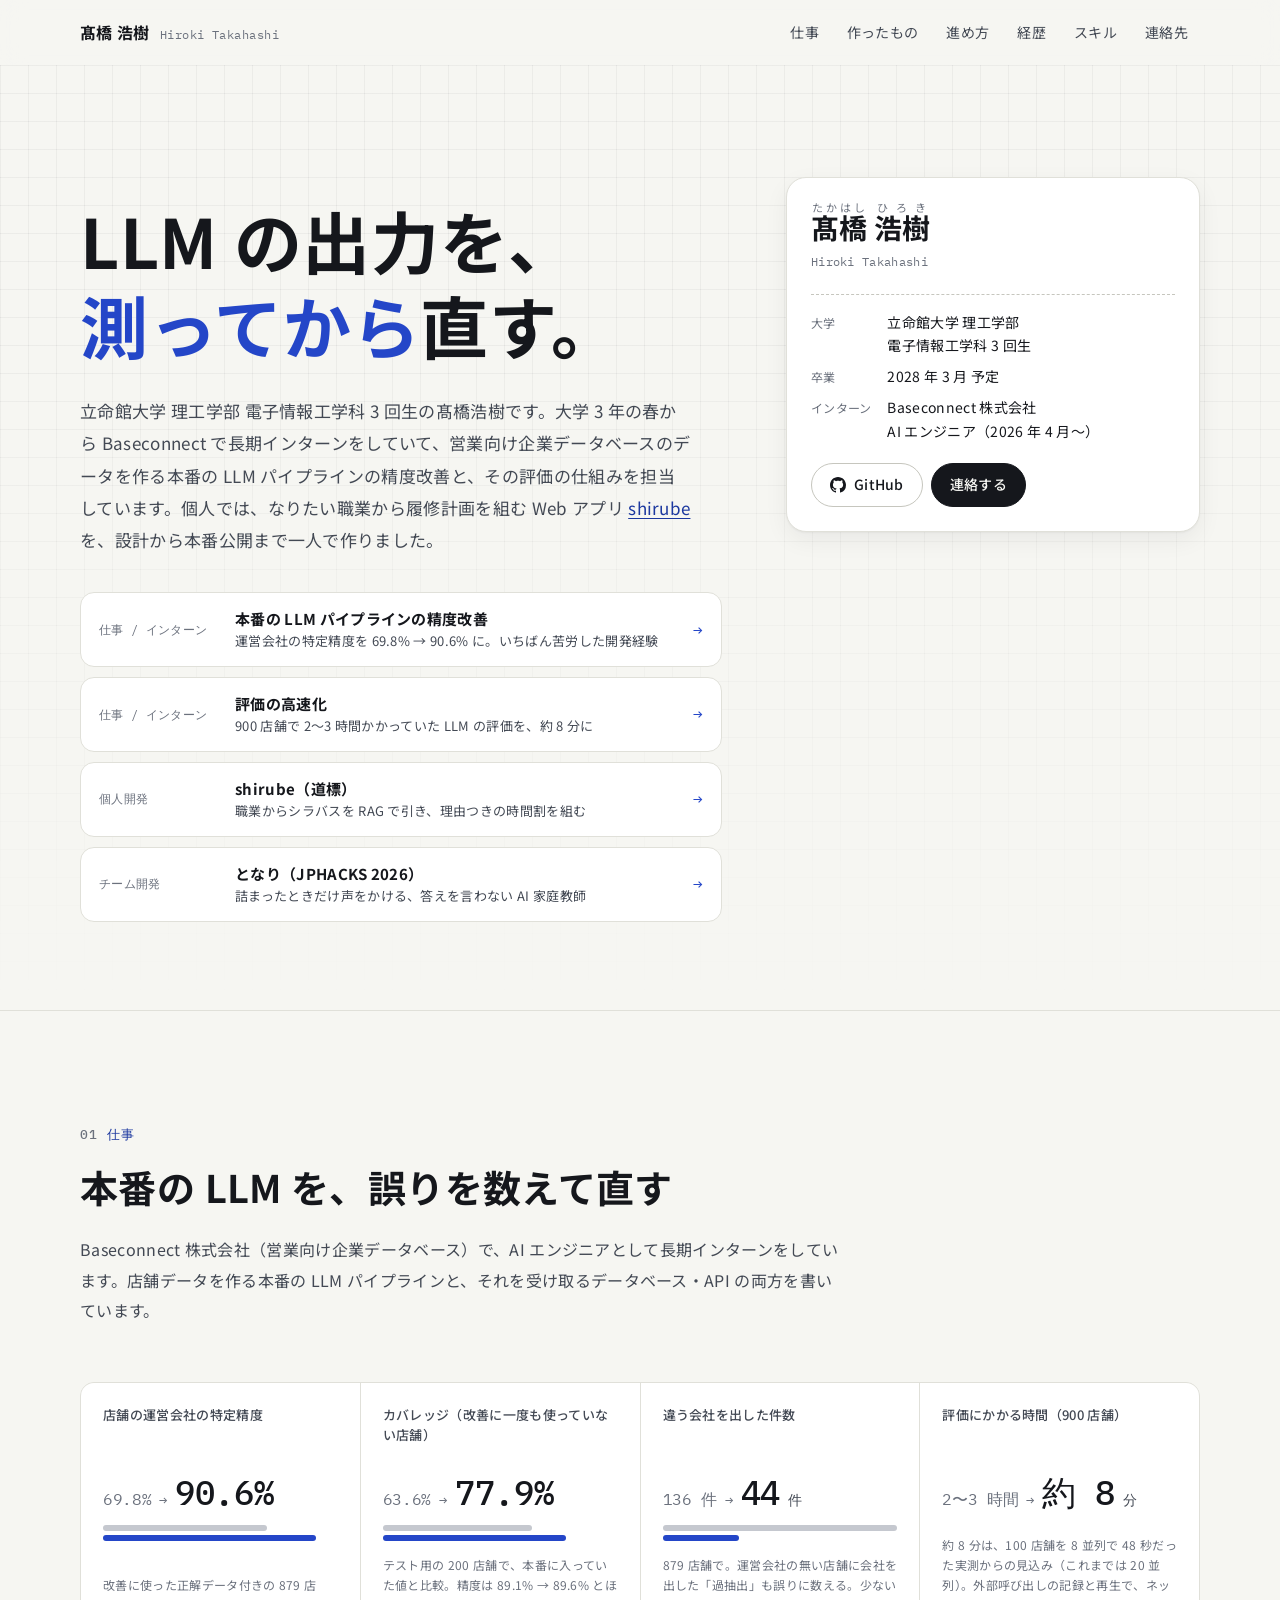
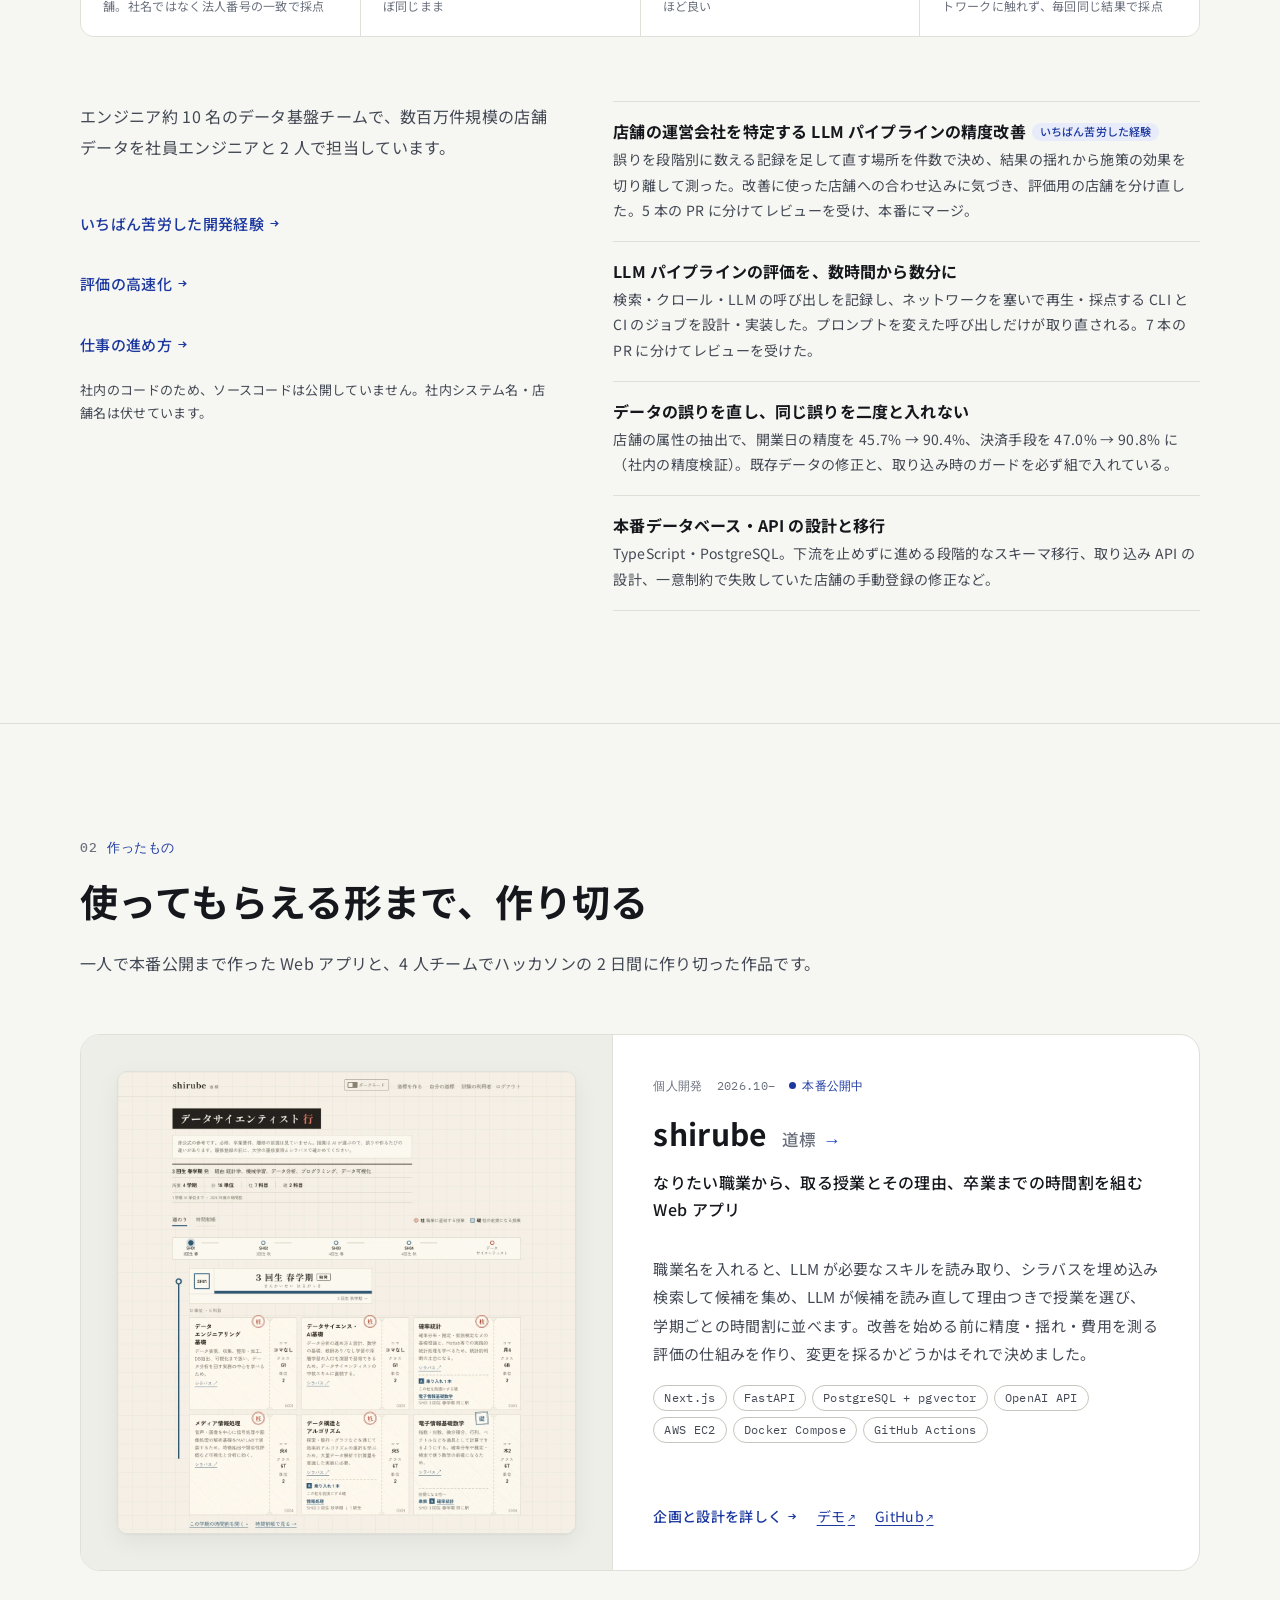
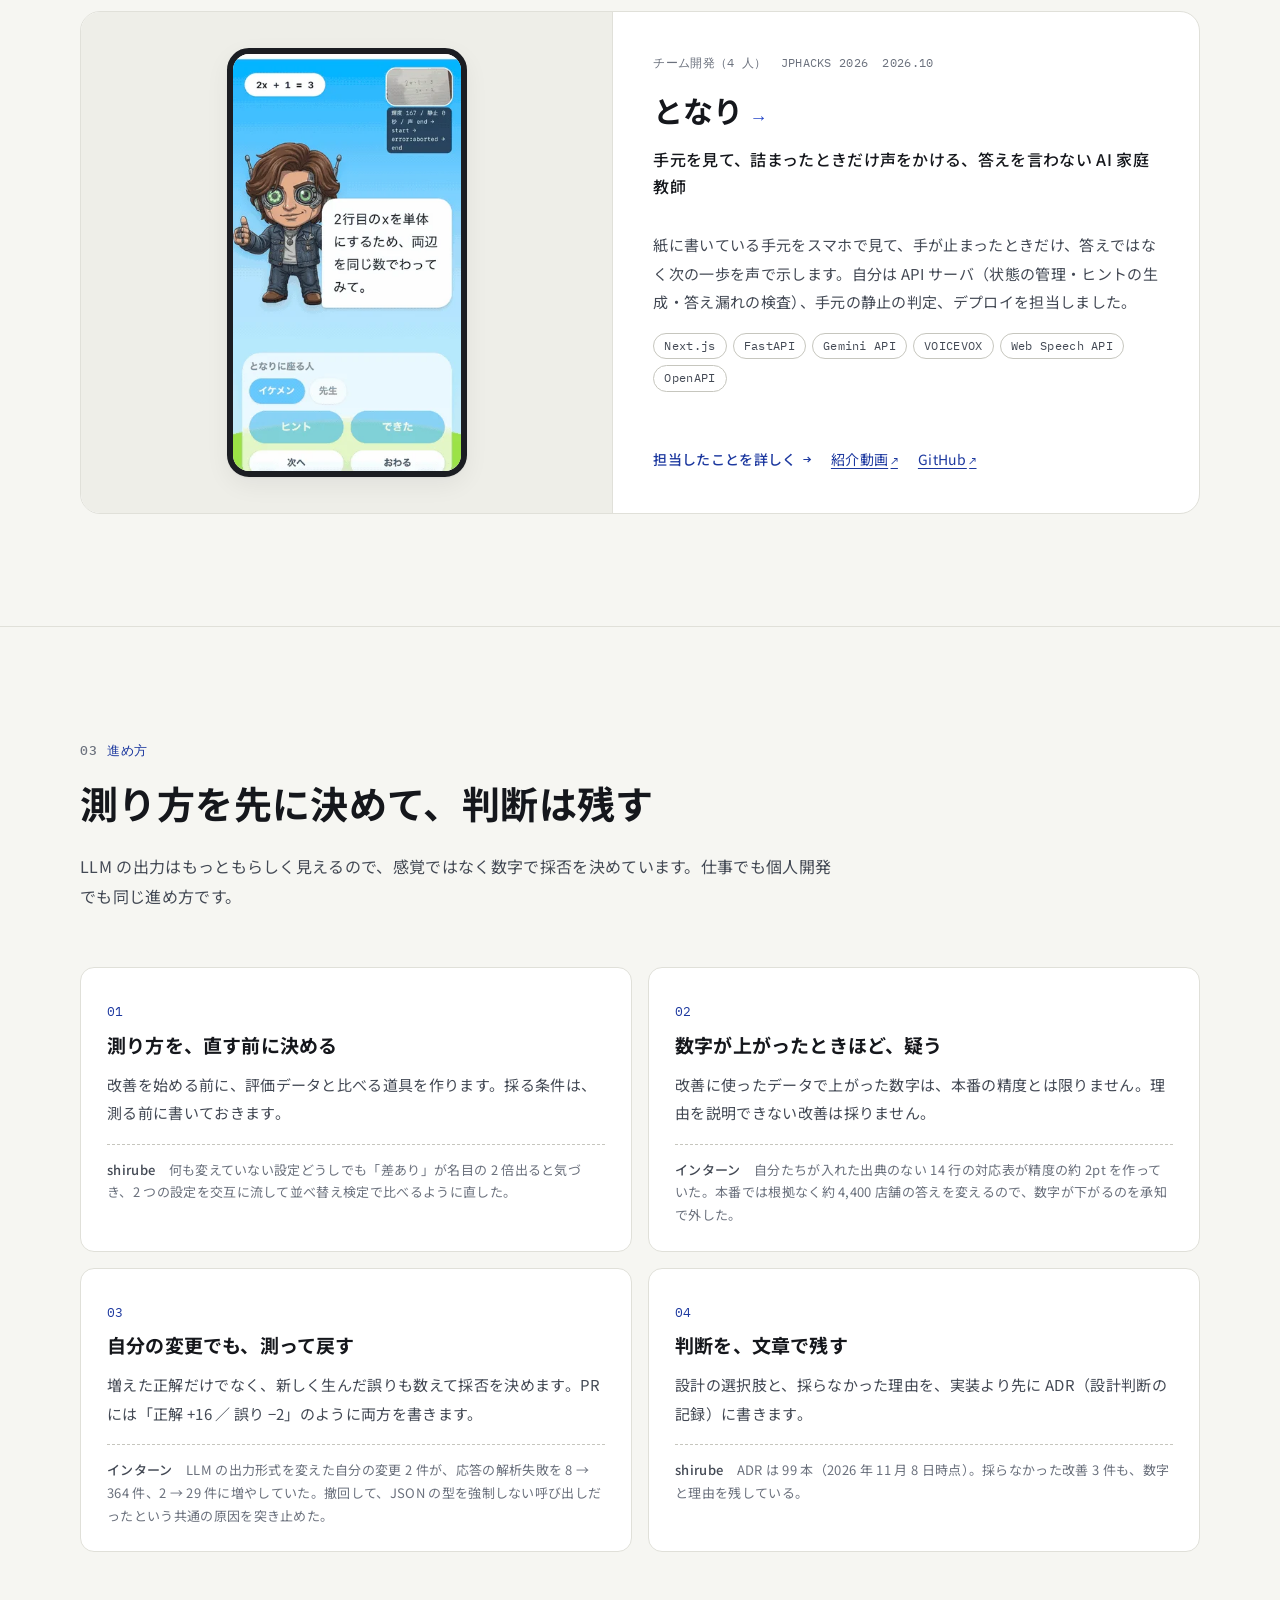
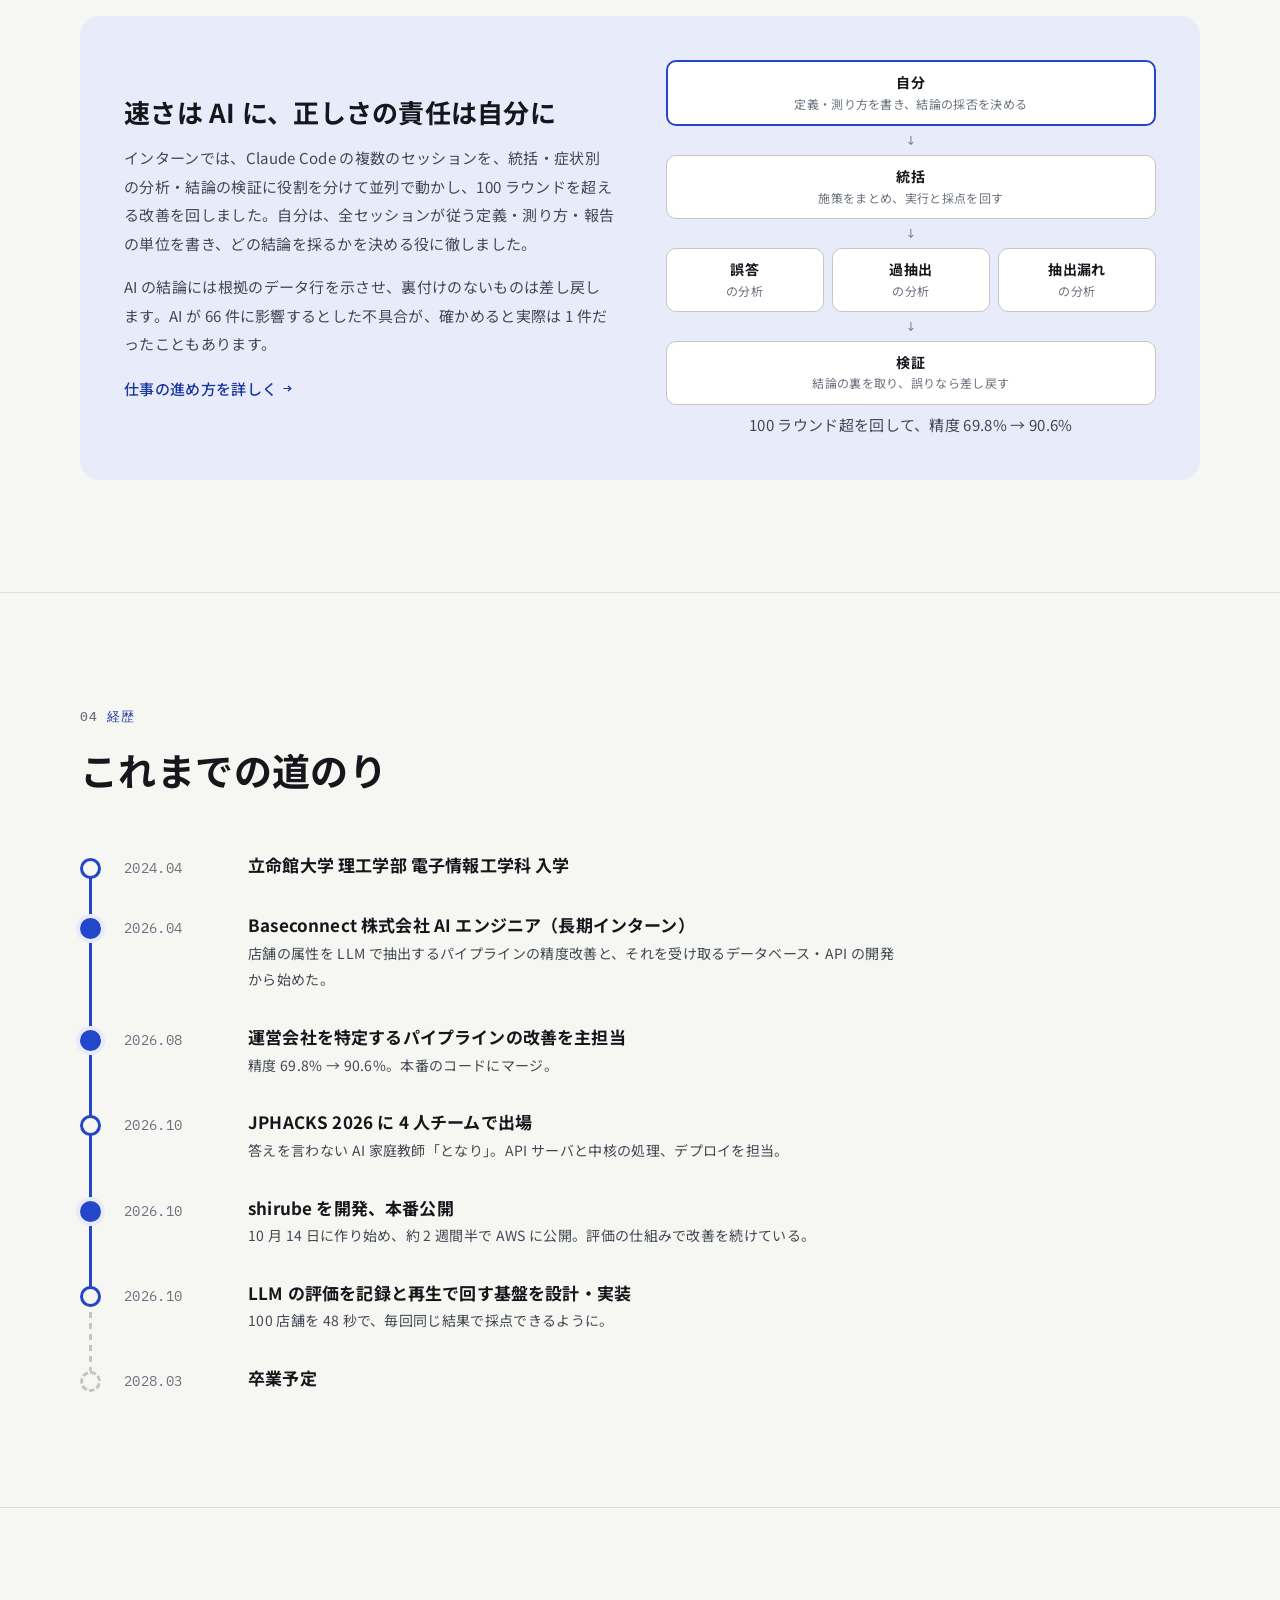
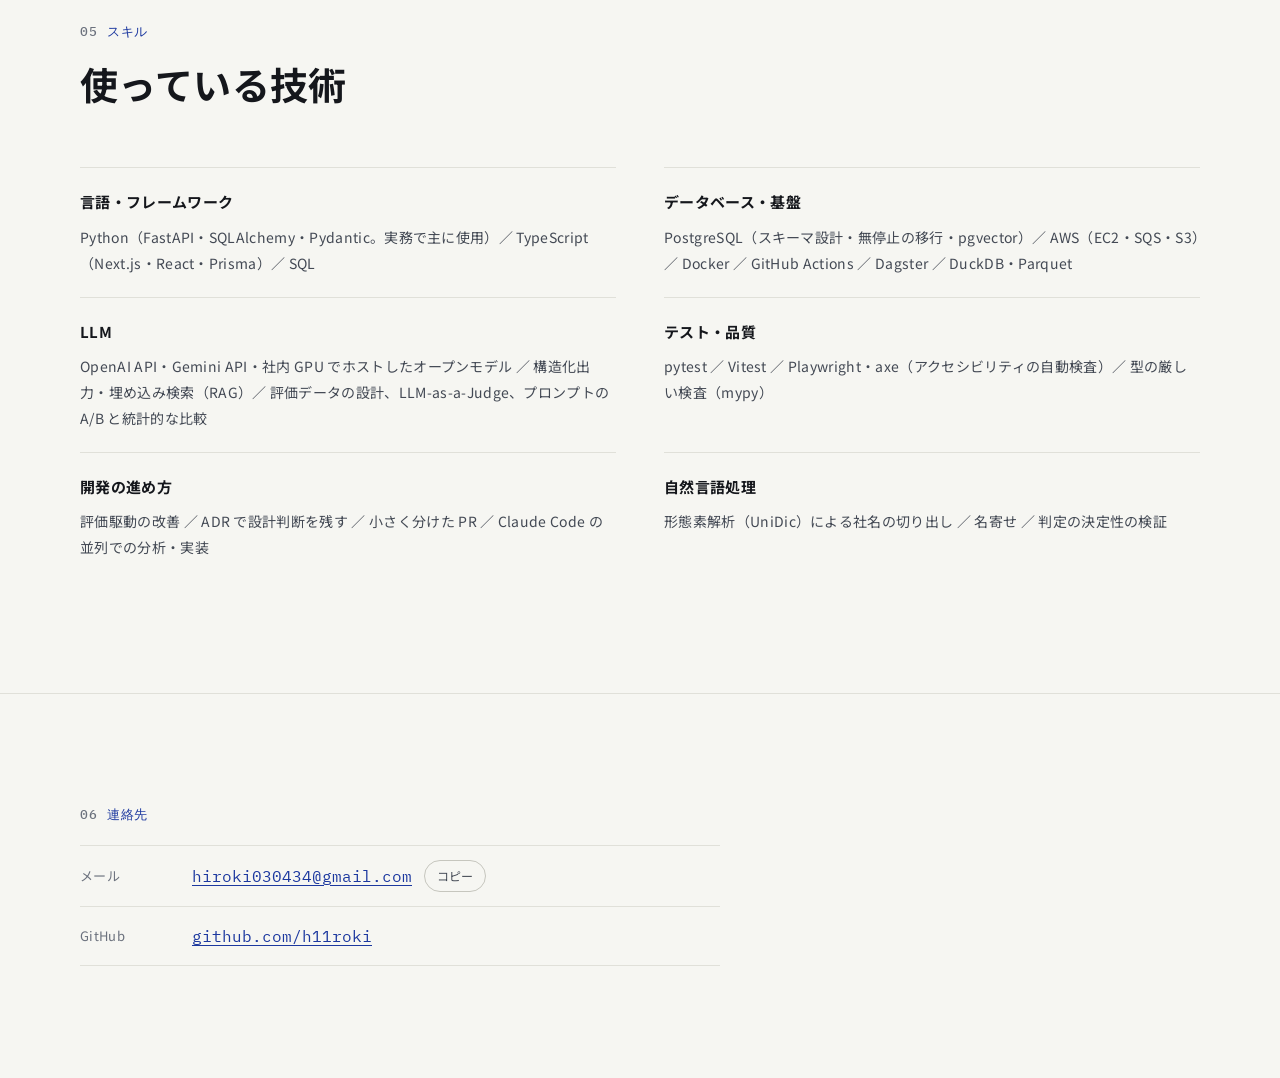
==== commit 1afdfc4c: "評価時間の比較を同じ 900 店舗にそろえ、週の稼働日数を外す 「数時間 → 48 秒」は 900 店舗と 100 店舗を並べていたので、900 店舗どうしの「2〜3 時間 → 約 8 分（見込み）」" ====
--- a/index.html
+++ b/index.html
@@ -58,7 +58,7 @@
             <li>
               <a href="eval.html">
                 <span class="entry-kind">仕事 / インターン</span>
-                <span class="entry-title">評価の高速化<span>数時間かかっていた LLM の評価を、記録と再生で 48 秒に</span></span>
+                <span class="entry-title">評価の高速化<span>900 店舗で 2〜3 時間かかっていた LLM の評価を、約 8 分に</span></span>
                 <span class="entry-arrow" aria-hidden="true">→</span>
               </a>
             </li>
@@ -92,7 +92,7 @@
             <dt>卒業</dt>
             <dd>2028 年 3 月 予定</dd>
             <dt>インターン</dt>
-            <dd>Baseconnect 株式会社<br>AI エンジニア（2026 年 4 月〜、週 4 日）</dd>
+            <dd>Baseconnect 株式会社<br>AI エンジニア（2026 年 4 月〜）</dd>
           </dl>
           <div class="profile-actions">
             <a class="btn" href="https://github.com/h11roki">
@@ -134,9 +134,9 @@
             <p class="metric-note">879 店舗で。運営会社の無い店舗に会社を出した「過抽出」も誤りに数える。少ないほど良い</p>
           </div>
           <div class="metric" role="listitem">
-            <p class="metric-label">評価にかかる時間</p>
-            <p class="metric-value"><span class="from">数時間</span><span class="arrow" aria-label="から">→</span><strong>48</strong><small>秒</small></p>
-            <p class="metric-note">48 秒は 100 店舗・8 並列（これまでは 900 店舗に 2〜3 時間）。外部呼び出しの記録と再生で、ネットワークに触れず、毎回同じ結果で採点</p>
+            <p class="metric-label">評価にかかる時間（900 店舗）</p>
+            <p class="metric-value"><span class="from">2〜3 時間</span><span class="arrow" aria-label="から">→</span><strong>約 8</strong><small>分</small></p>
+            <p class="metric-note">約 8 分は、100 店舗を 8 並列で 48 秒だった実測からの見込み（これまでは 20 並列）。外部呼び出しの記録と再生で、ネットワークに触れず、毎回同じ結果で採点</p>
           </div>
         </div>
 
@@ -160,7 +160,7 @@
             </li>
             <li>
               <div>
-                <h3><a href="eval.html">LLM パイプラインの評価を、数時間から数十秒に</a></h3>
+                <h3><a href="eval.html">LLM パイプラインの評価を、数時間から数分に</a></h3>
                 <p>検索・クロール・LLM の呼び出しを記録し、ネットワークを塞いで再生・採点する CLI と CI のジョブを設計・実装した。プロンプトを変えた呼び出しだけが取り直される。7 本の PR に分けてレビューを受けた。</p>
               </div>
             </li>
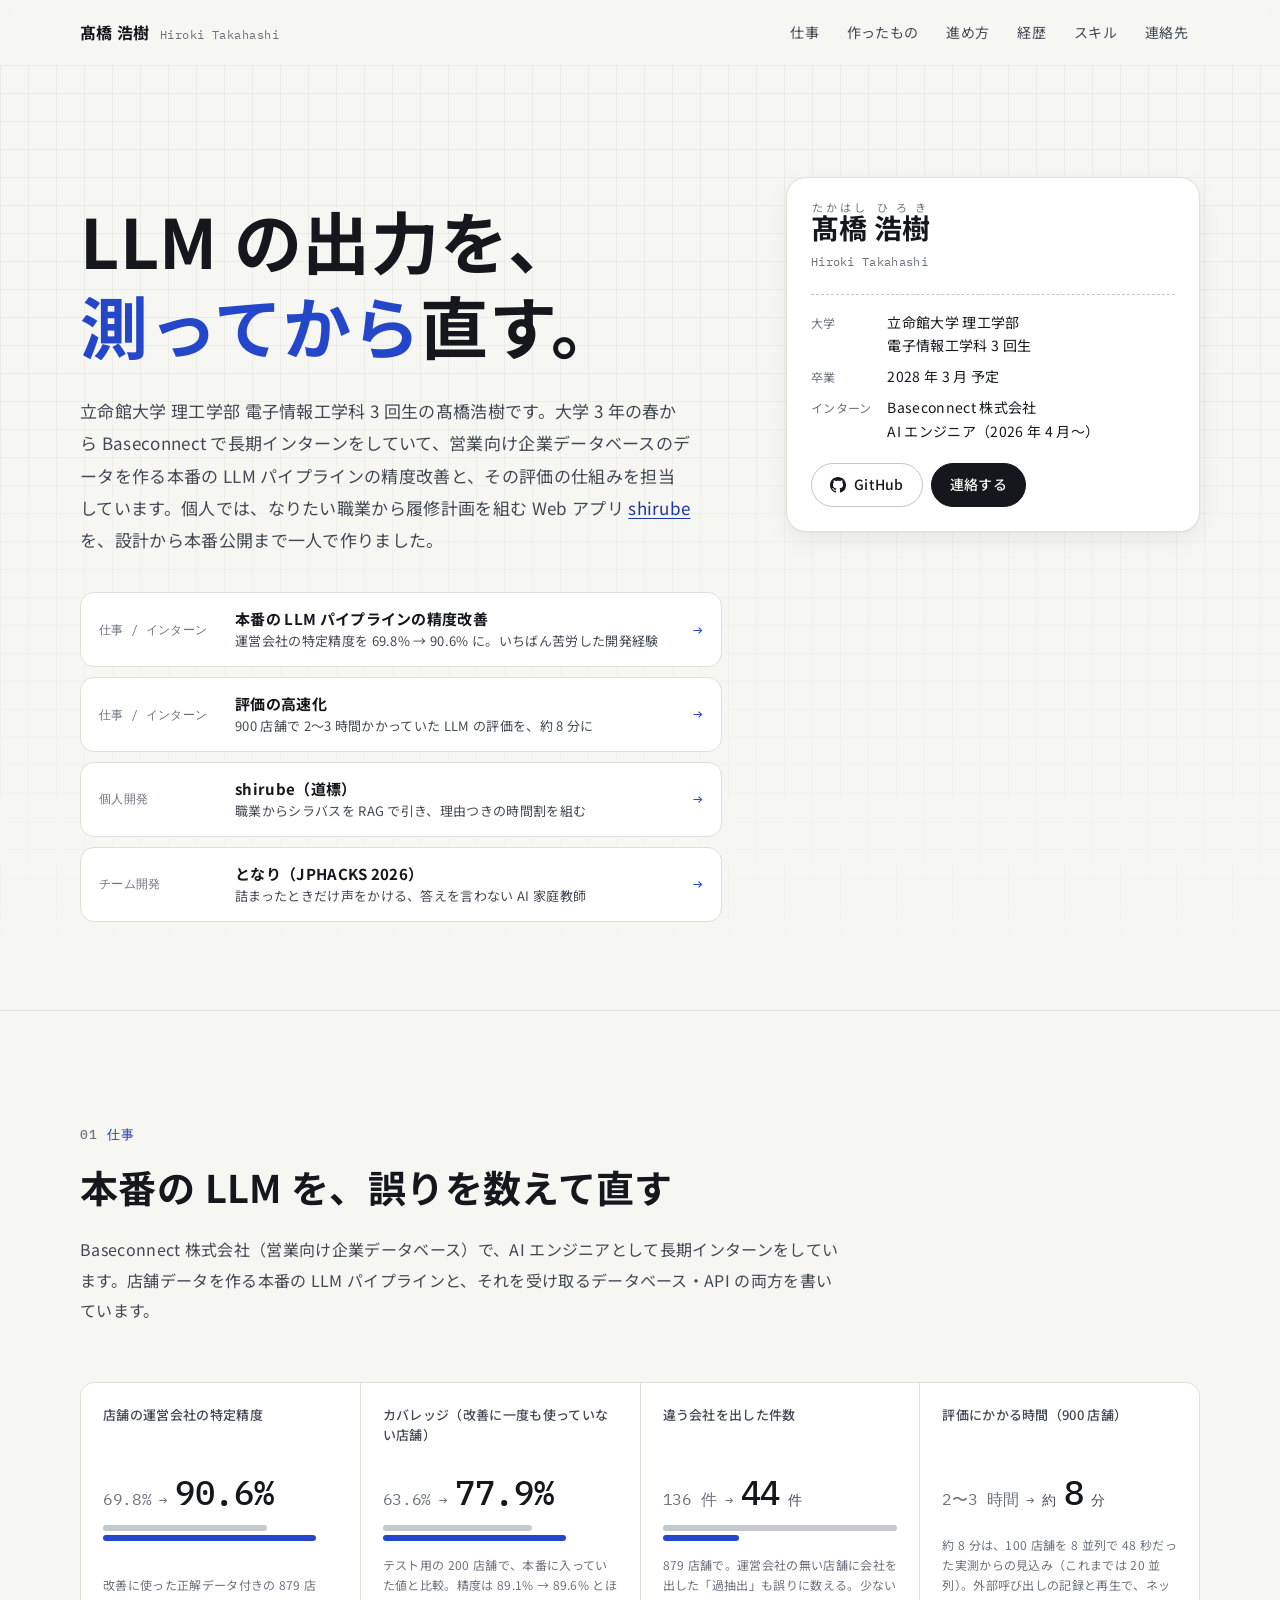
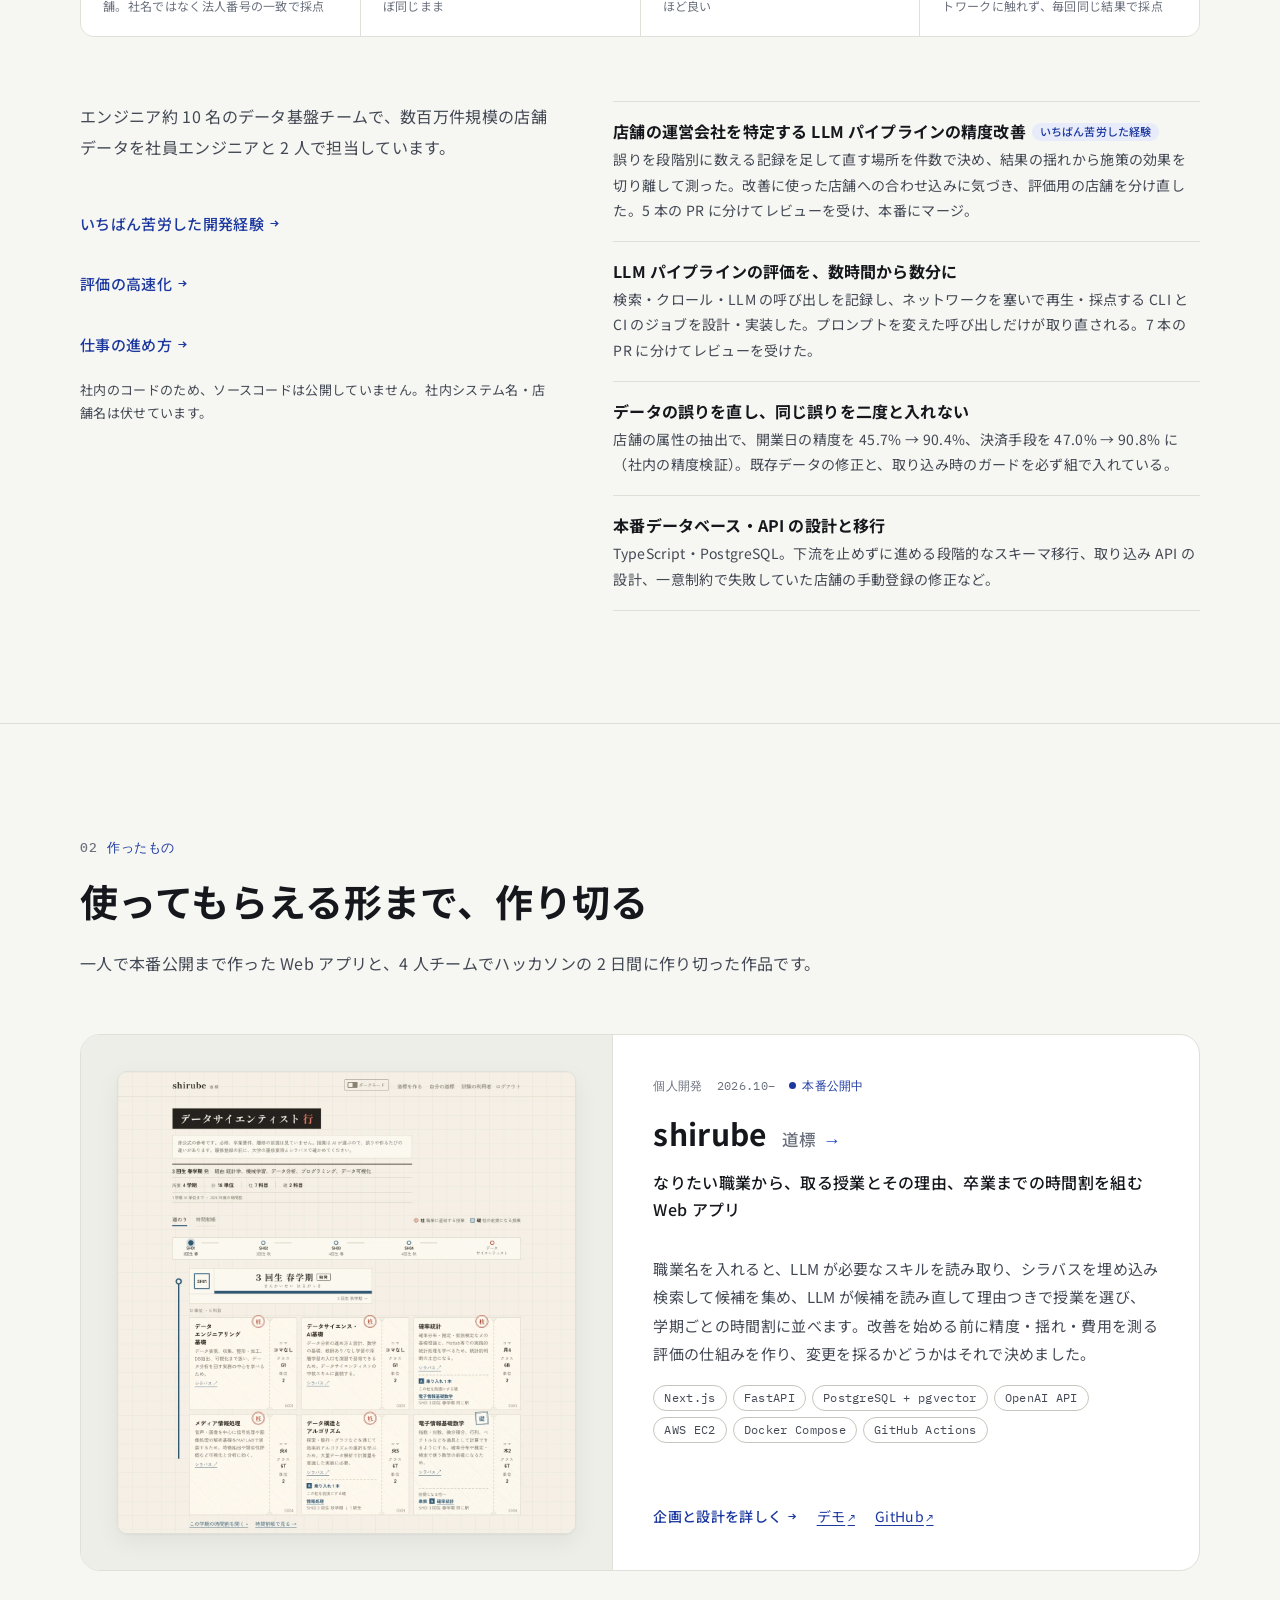
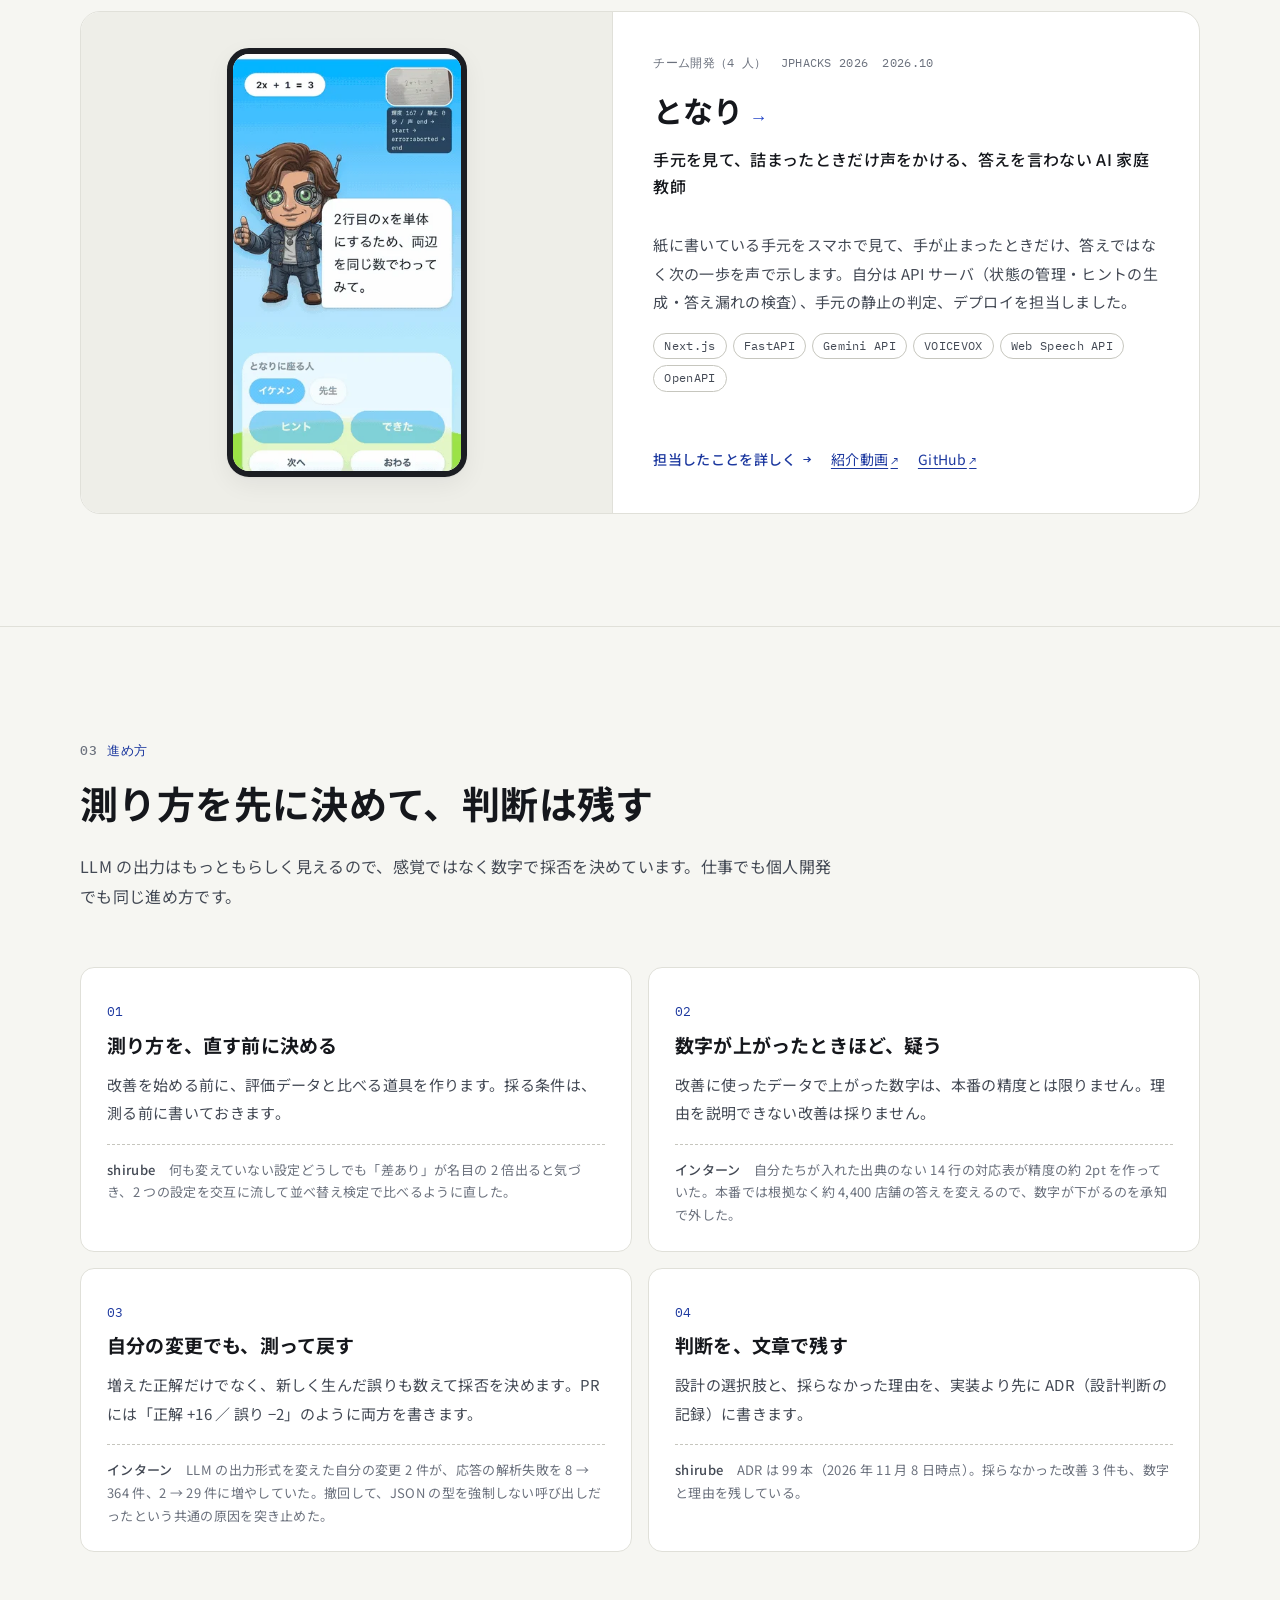
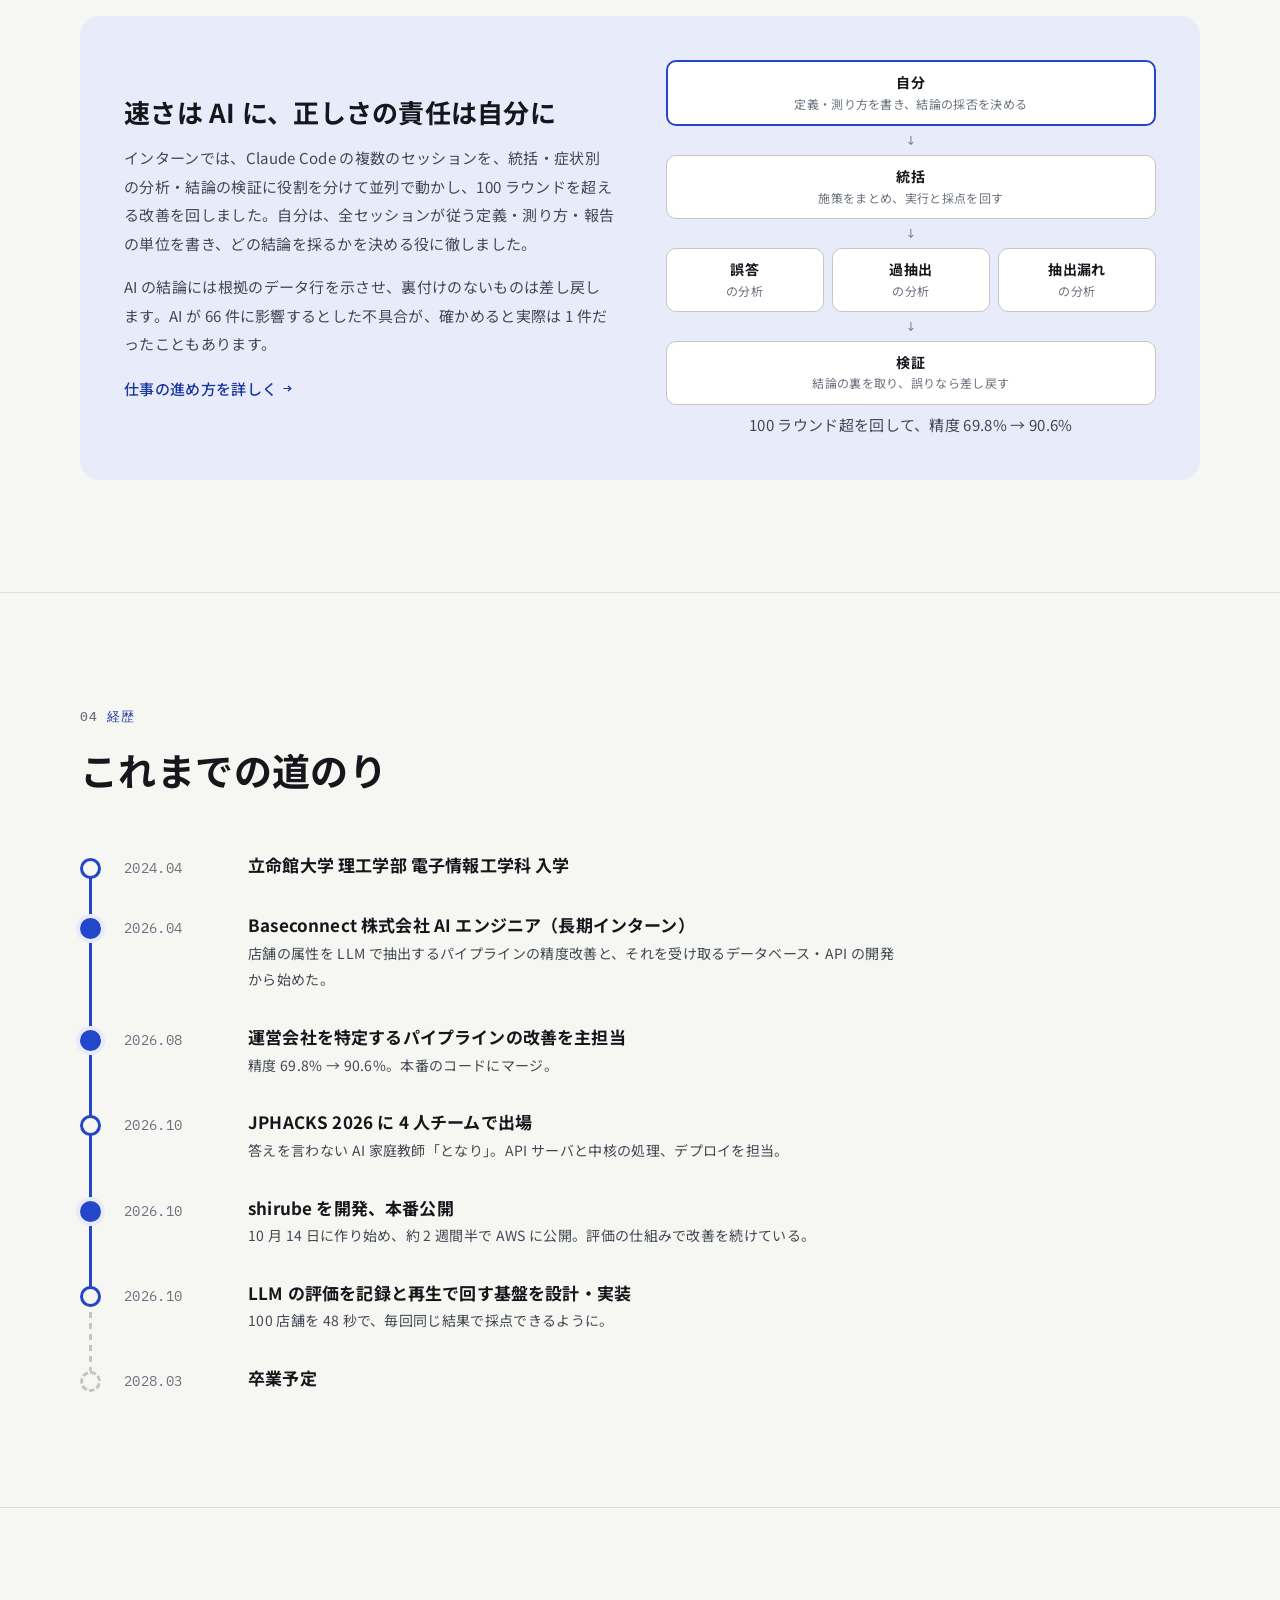
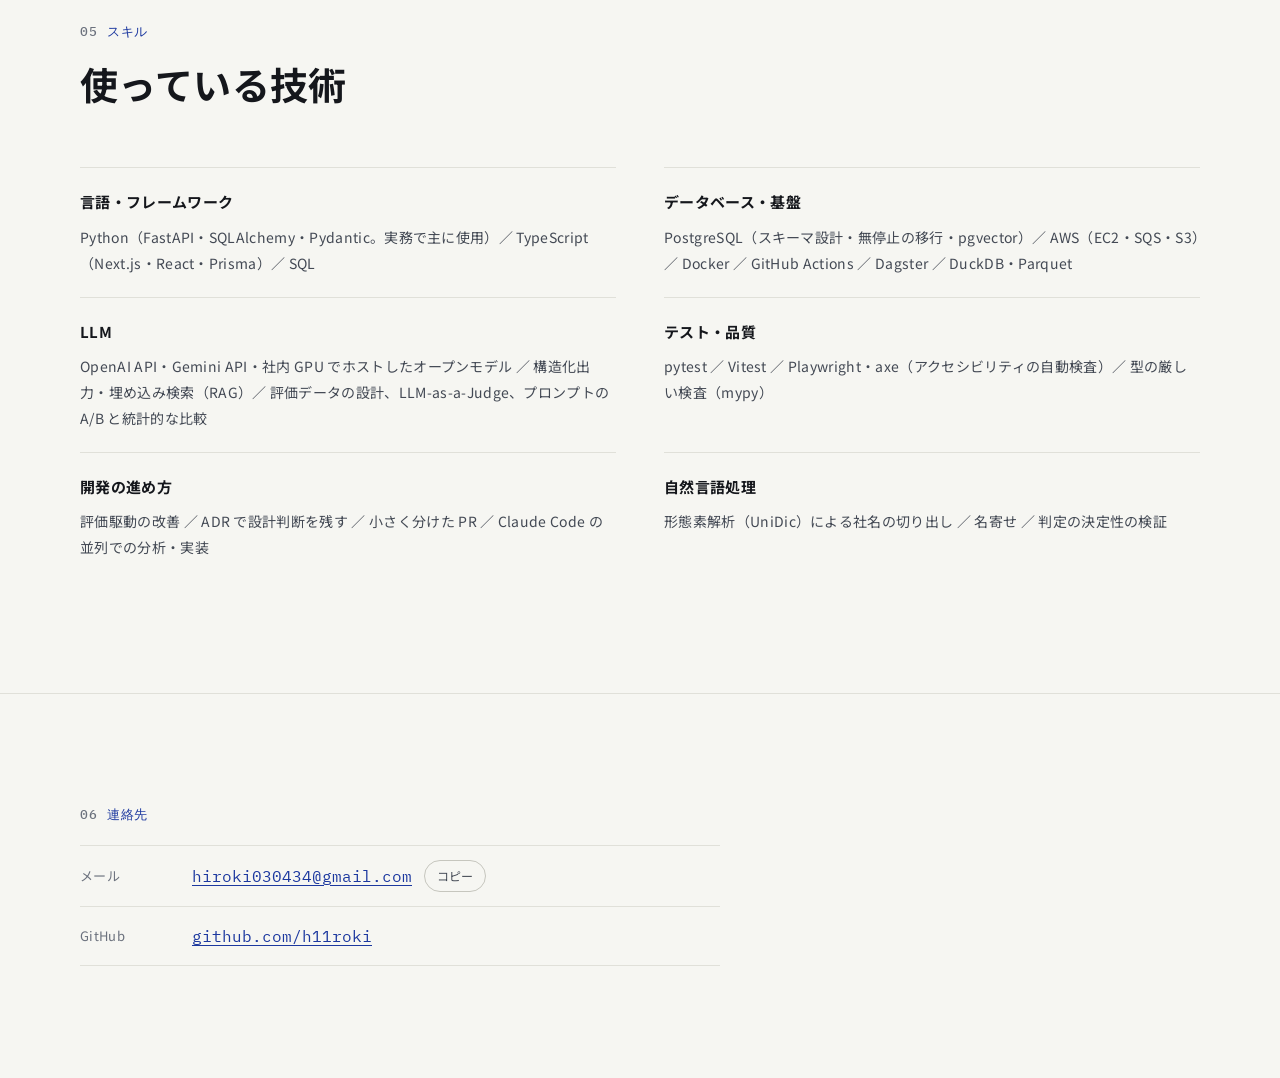
==== commit f554cef3: "評価時間の「約」を数字と同じ大きさにしない Co-Authored-By: Claude Opus 5.5 <noreply@anthropic.com>" ====
--- a/index.html
+++ b/index.html
@@ -135,7 +135,7 @@
           </div>
           <div class="metric" role="listitem">
             <p class="metric-label">評価にかかる時間（900 店舗）</p>
-            <p class="metric-value"><span class="from">2〜3 時間</span><span class="arrow" aria-label="から">→</span><strong>約 8</strong><small>分</small></p>
+            <p class="metric-value"><span class="from">2〜3 時間</span><span class="arrow" aria-label="から">→</span><small>約</small><strong>8</strong><small>分</small></p>
             <p class="metric-note">約 8 分は、100 店舗を 8 並列で 48 秒だった実測からの見込み（これまでは 20 並列）。外部呼び出しの記録と再生で、ネットワークに触れず、毎回同じ結果で採点</p>
           </div>
         </div>
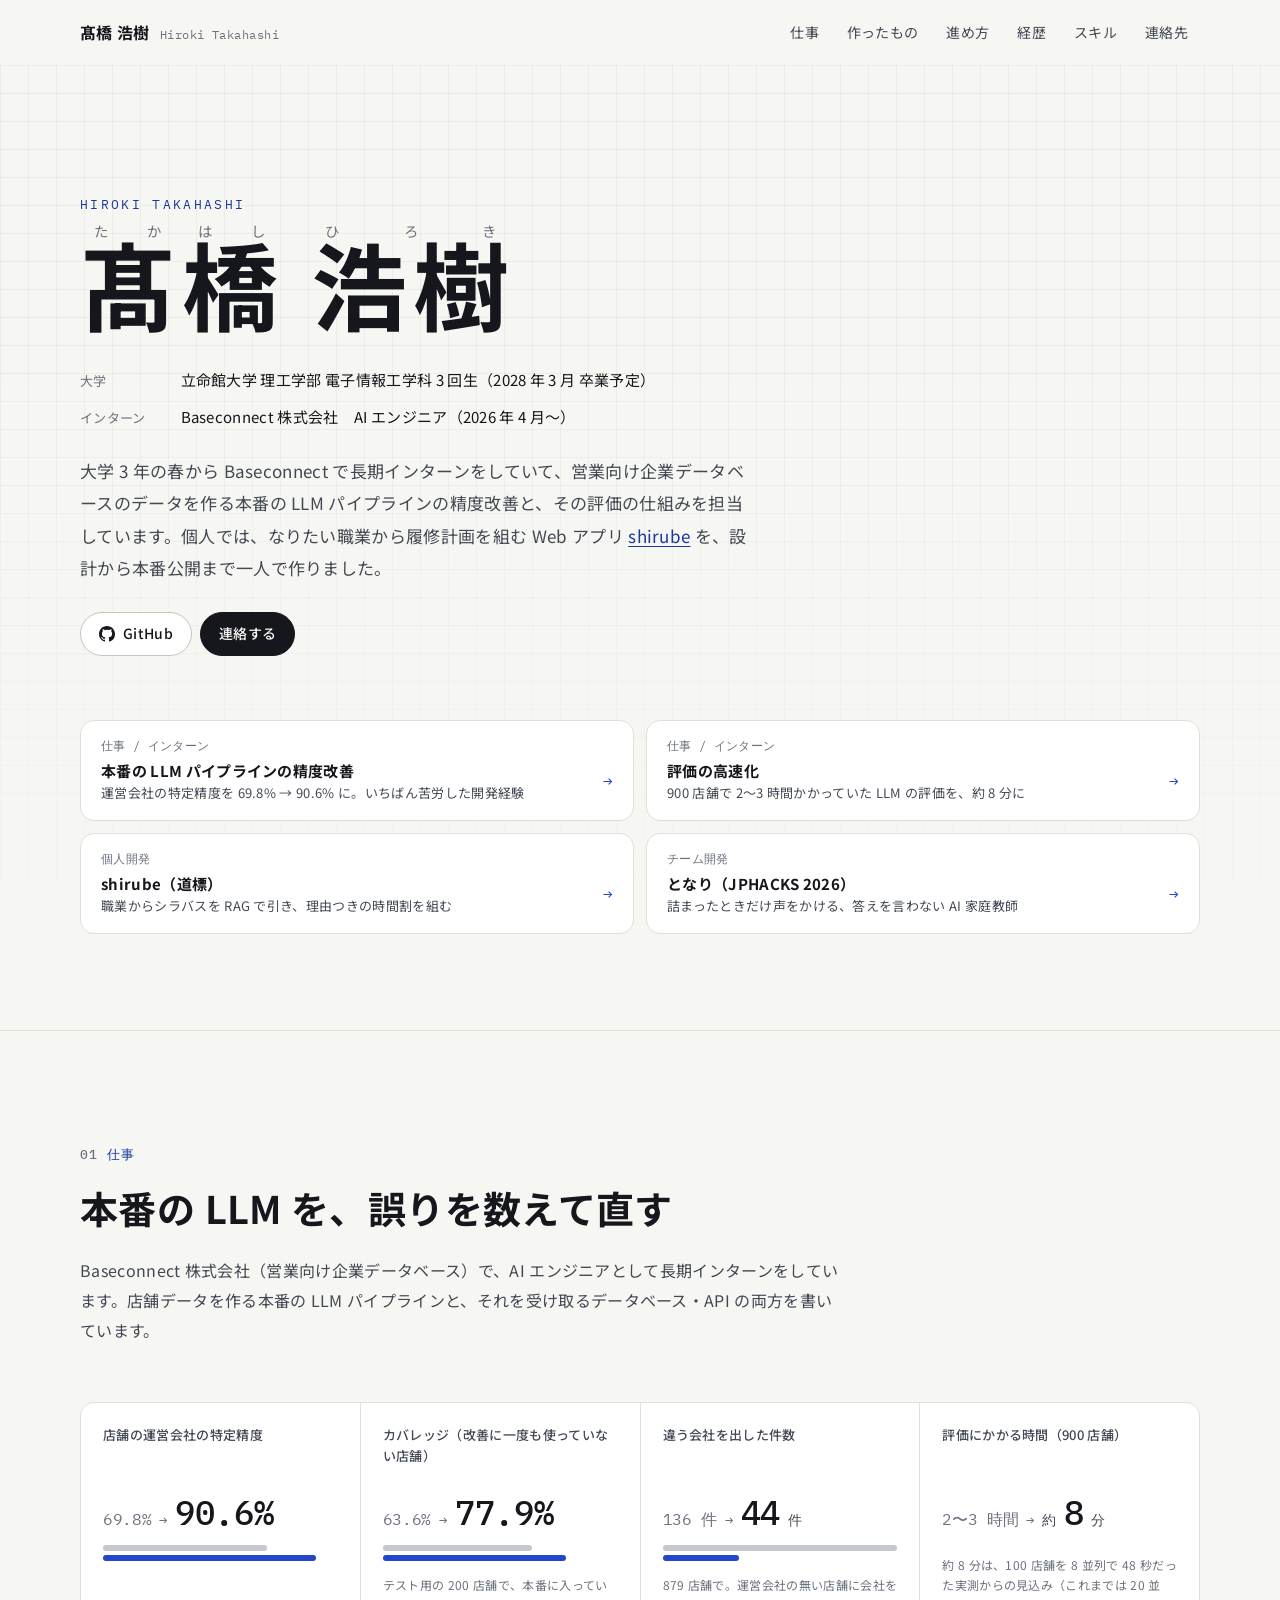
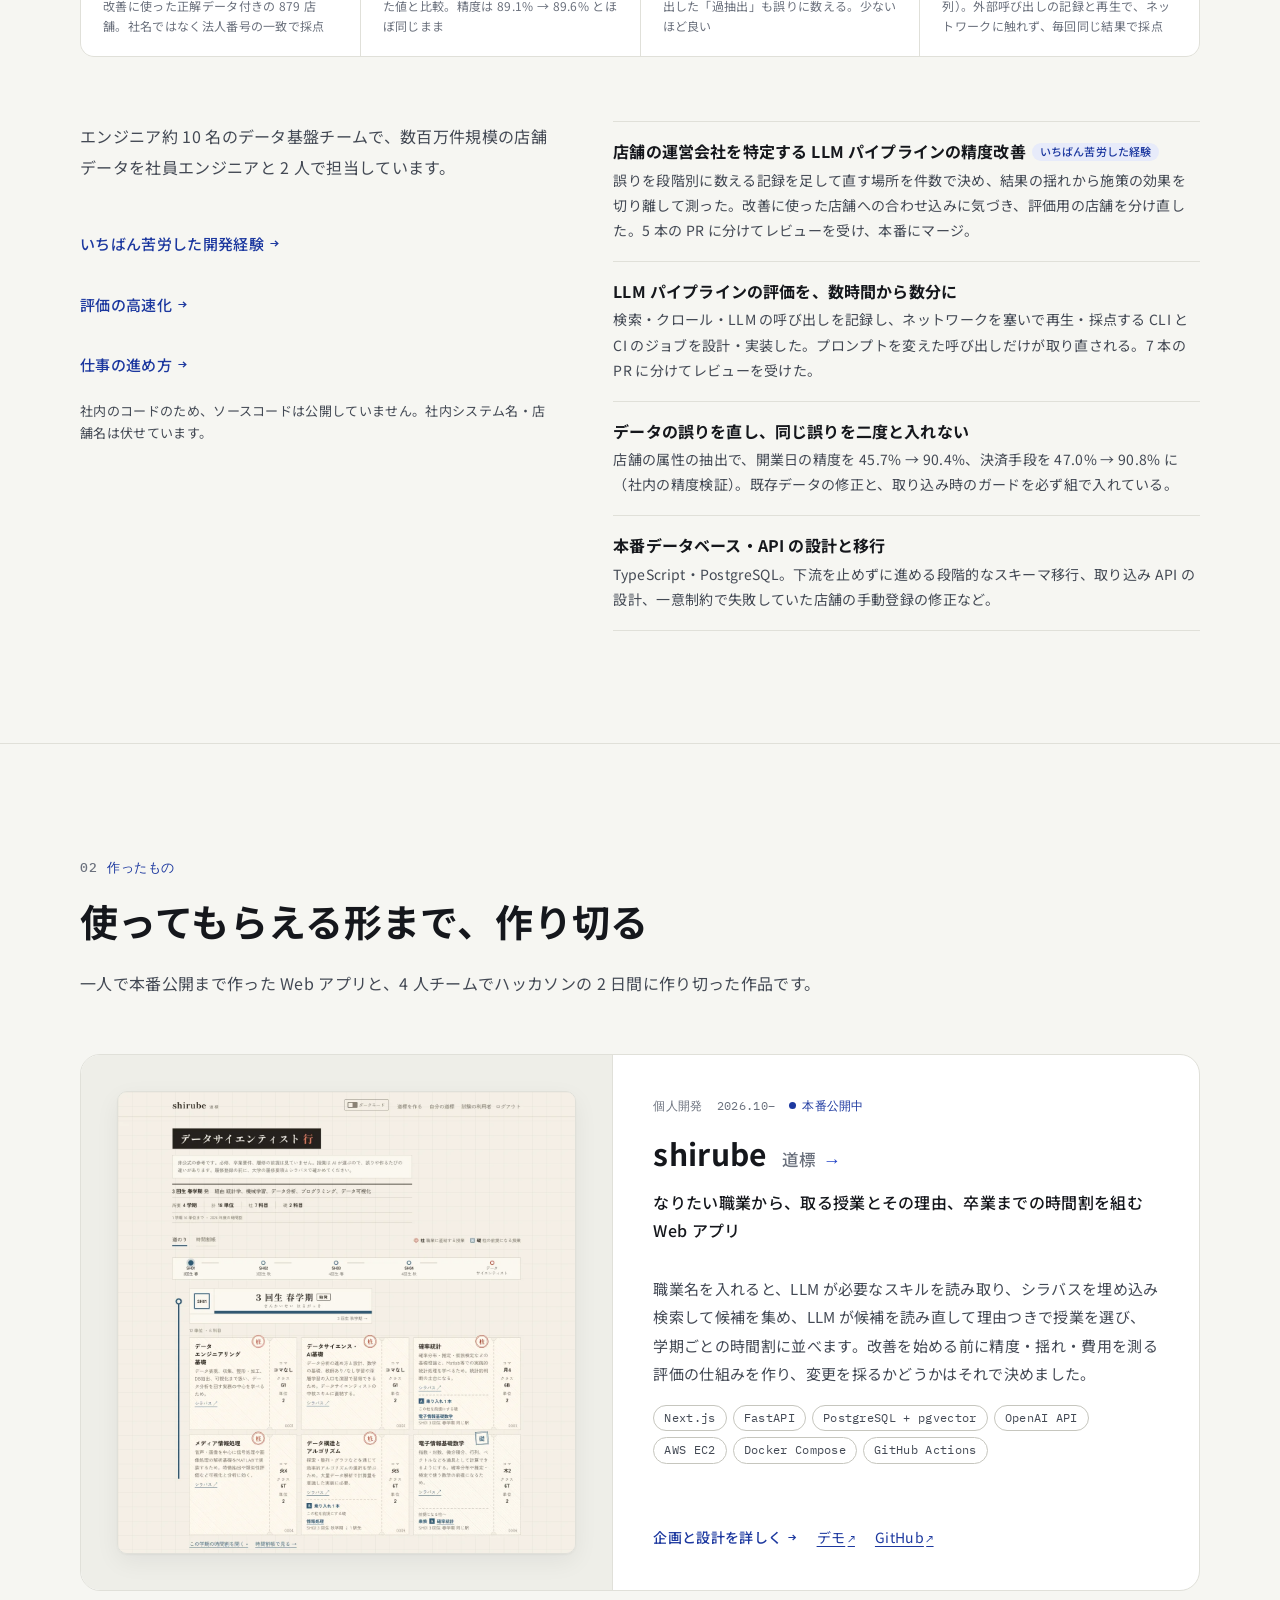
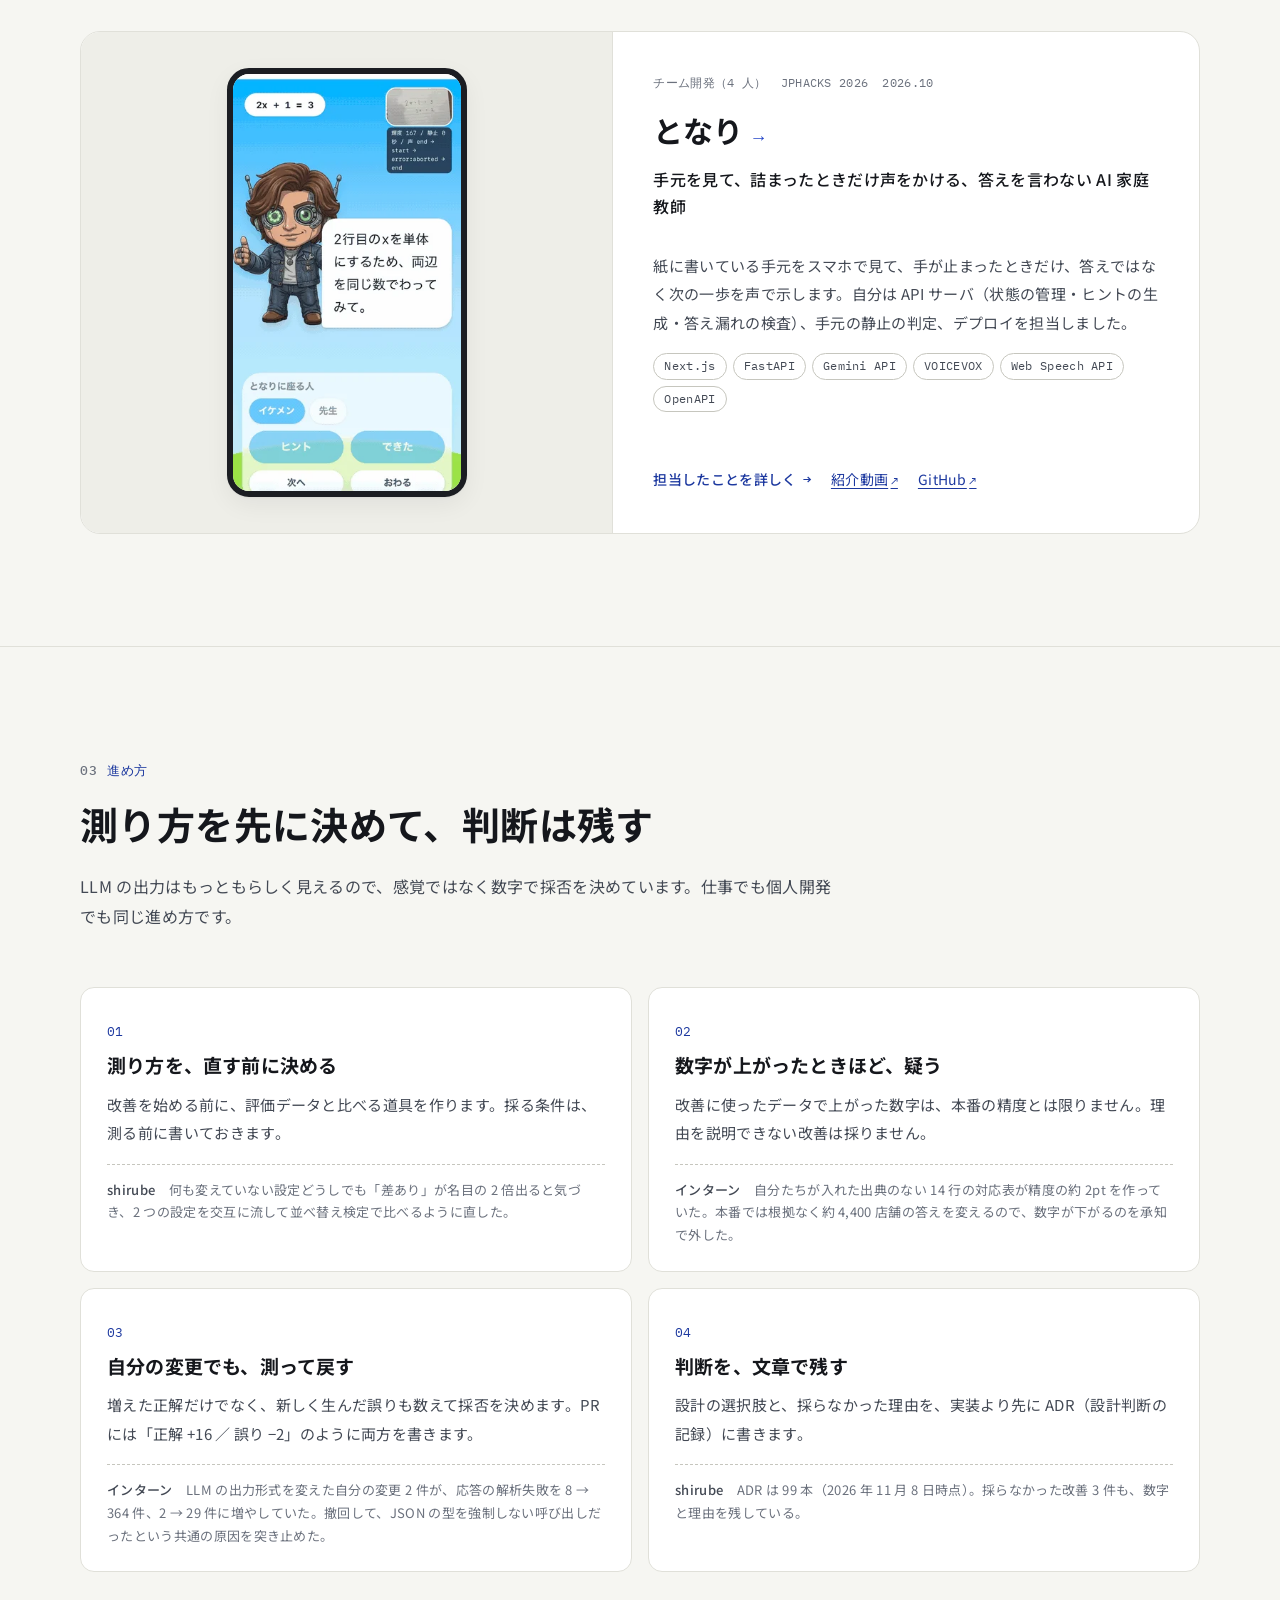
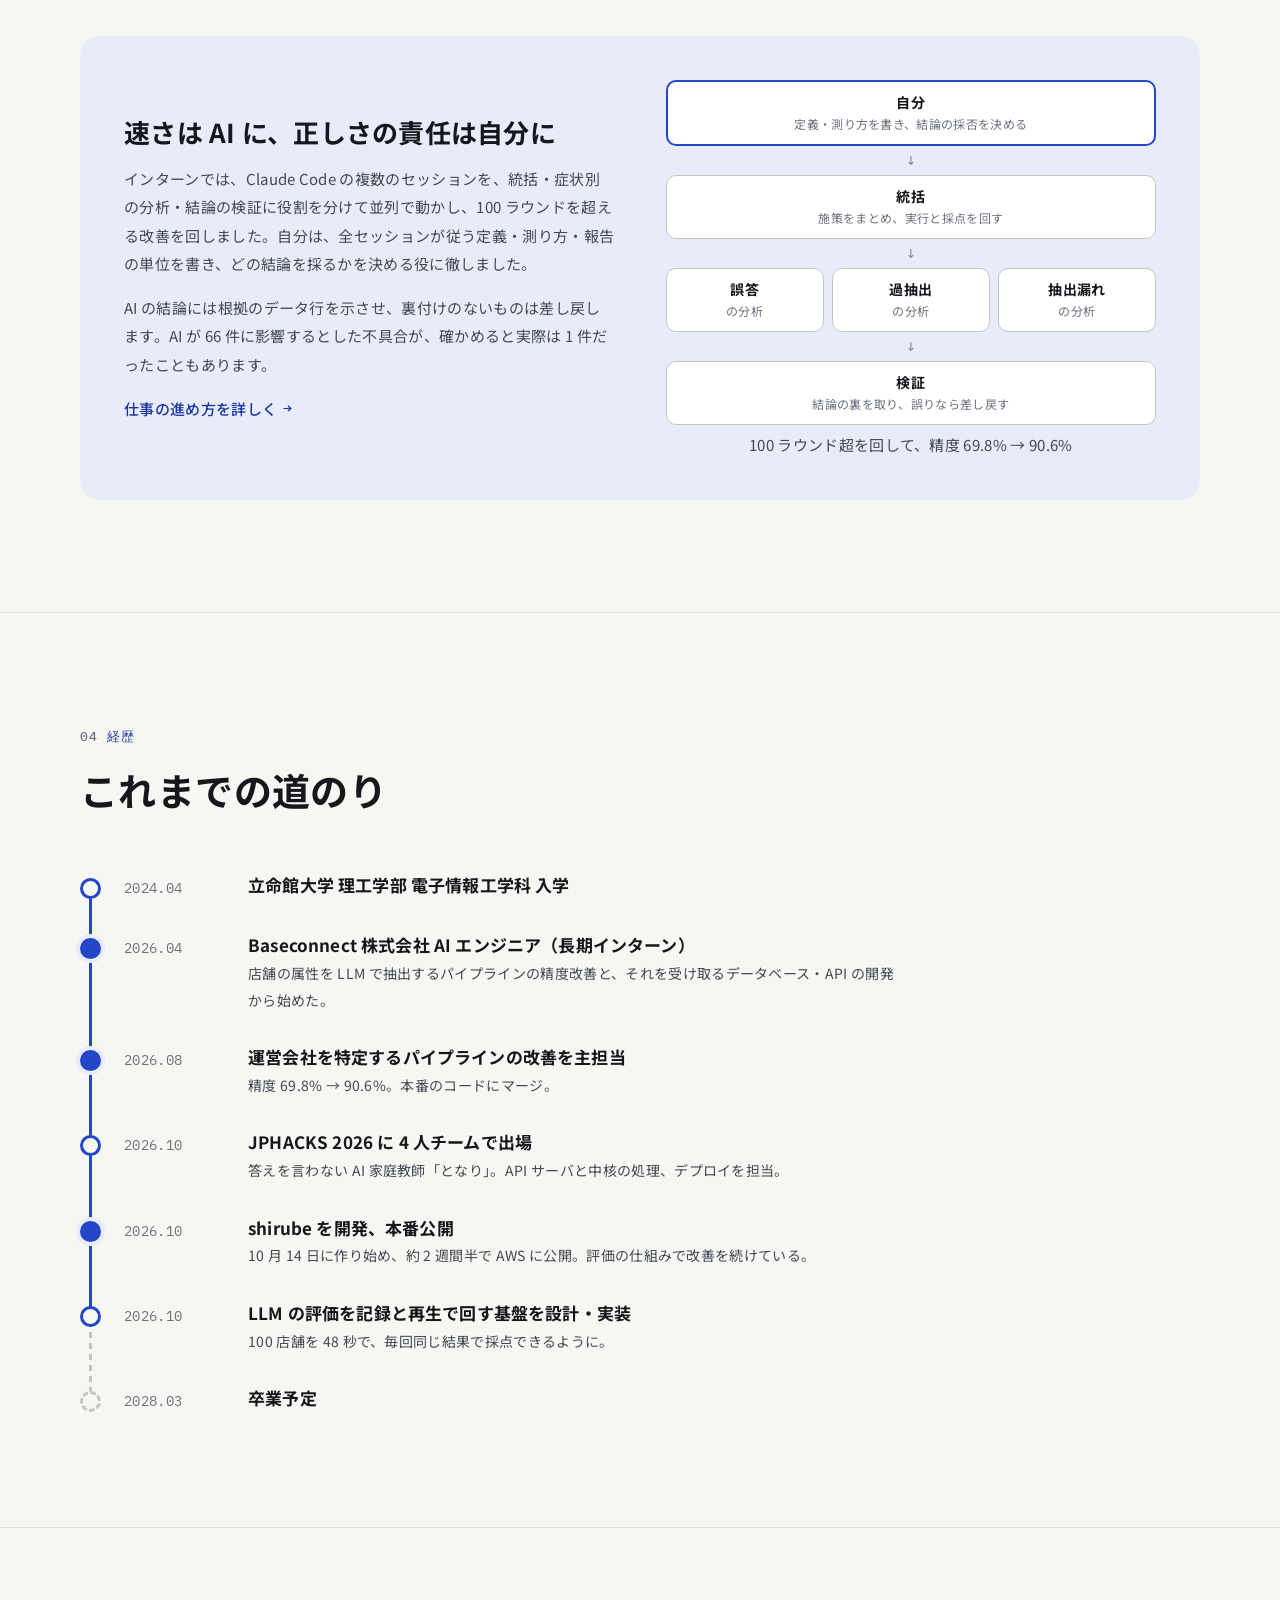
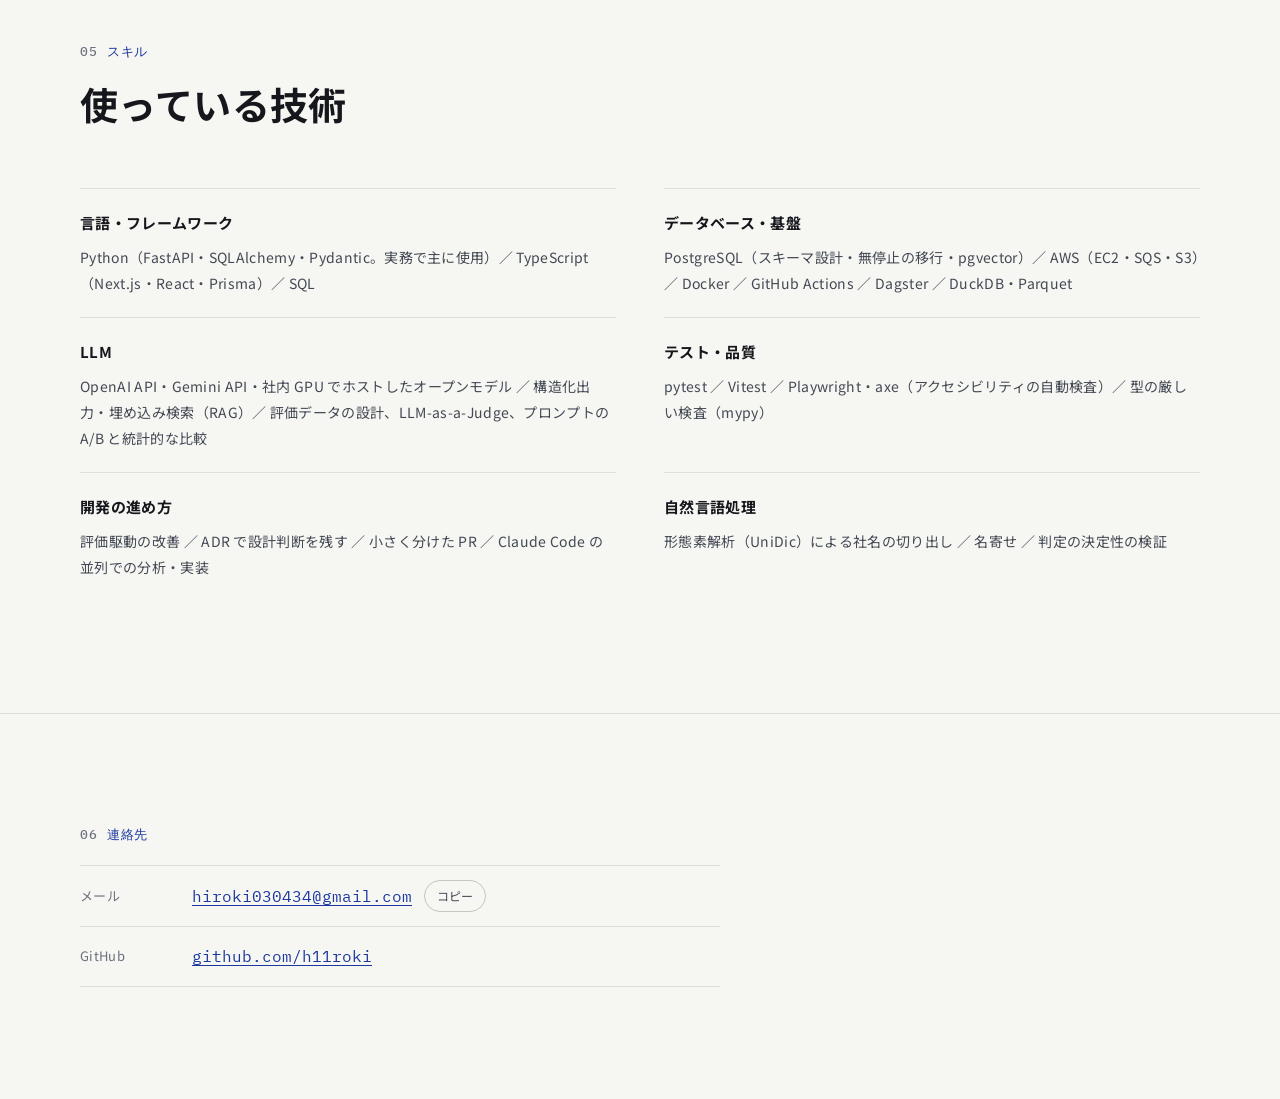
==== commit d5e16787: "トップの冒頭を自己紹介にする 「LLM の出力を、測ってから直す。」の見出しをやめ、参考にしたポートフォリオ（名前・肩書き・一言を最初に置く形）にならって、名前を大きく出し、その下に大学とインターン、" ====
--- a/index.html
+++ b/index.html
@@ -7,7 +7,7 @@
   <meta name="description" content="立命館大学 理工学部 電子情報工学科 3 回生（2028 年卒）、髙橋浩樹のポートフォリオ。長期インターンでの本番 LLM パイプラインの精度改善と評価の仕組みづくり、個人開発の shirube、JPHACKS 2026 のとなりを紹介します。">
   <meta property="og:type" content="website">
   <meta property="og:title" content="髙橋 浩樹 | ポートフォリオ">
-  <meta property="og:description" content="LLM の出力を、測ってから直す。本番の LLM パイプラインの精度改善と、RAG を使った Web アプリの個人開発。">
+  <meta property="og:description" content="立命館大学 理工学部 3 回生。本番の LLM パイプラインの精度改善と評価の仕組みづくり、RAG を使った Web アプリの個人開発。">
   <meta name="theme-color" content="#f6f6f2" media="(prefers-color-scheme: light)">
   <meta name="theme-color" content="#101216" media="(prefers-color-scheme: dark)">
   <link rel="icon" href="assets/favicon.svg" type="image/svg+xml">
@@ -40,68 +40,54 @@
   <main id="main">
     <!-- ============ ヒーロー ============ -->
     <section class="hero" id="top" aria-labelledby="hero-title">
-      <div class="wrap hero-grid">
-        <div>
-          <h1 id="hero-title">LLM の出力を、<br><em>測ってから</em>直す。</h1>
-          <div class="lead">
-            <p>立命館大学 理工学部 電子情報工学科 3 回生の髙橋浩樹です。大学 3 年の春から Baseconnect で長期インターンをしていて、営業向け企業データベースのデータを作る本番の LLM パイプラインの精度改善と、その評価の仕組みを担当しています。個人では、なりたい職業から履修計画を組む Web アプリ <a href="shirube.html">shirube</a> を、設計から本番公開まで一人で作りました。</p>
-          </div>
-
-          <ul class="entry-list" aria-label="詳しく読む">
-            <li>
-              <a href="work.html">
-                <span class="entry-kind">仕事 / インターン</span>
-                <span class="entry-title">本番の LLM パイプラインの精度改善<span>運営会社の特定精度を 69.8% → 90.6% に。いちばん苦労した開発経験</span></span>
-                <span class="entry-arrow" aria-hidden="true">→</span>
-              </a>
-            </li>
-            <li>
-              <a href="eval.html">
-                <span class="entry-kind">仕事 / インターン</span>
-                <span class="entry-title">評価の高速化<span>900 店舗で 2〜3 時間かかっていた LLM の評価を、約 8 分に</span></span>
-                <span class="entry-arrow" aria-hidden="true">→</span>
-              </a>
-            </li>
-            <li>
-              <a href="shirube.html">
-                <span class="entry-kind">個人開発</span>
-                <span class="entry-title">shirube（道標）<span>職業からシラバスを RAG で引き、理由つきの時間割を組む</span></span>
-                <span class="entry-arrow" aria-hidden="true">→</span>
-              </a>
-            </li>
-            <li>
-              <a href="tonari.html">
-                <span class="entry-kind">チーム開発</span>
-                <span class="entry-title">となり（JPHACKS 2026）<span>詰まったときだけ声をかける、答えを言わない AI 家庭教師</span></span>
-                <span class="entry-arrow" aria-hidden="true">→</span>
-              </a>
-            </li>
-          </ul>
-        </div>
-
-        <aside class="profile-card" aria-label="プロフィール">
-          <div class="profile-head">
-            <div>
-              <p class="profile-name"><ruby>髙橋<rt>たかはし</rt></ruby> <ruby>浩樹<rt>ひろき</rt></ruby></p>
-              <p class="profile-roman">Hiroki Takahashi</p>
-            </div>
-          </div>
-          <dl class="profile-facts">
-            <dt>大学</dt>
-            <dd>立命館大学 理工学部<br>電子情報工学科 3 回生</dd>
-            <dt>卒業</dt>
-            <dd>2028 年 3 月 予定</dd>
-            <dt>インターン</dt>
-            <dd>Baseconnect 株式会社<br>AI エンジニア（2026 年 4 月〜）</dd>
+      <div class="wrap">
+        <div class="hero-intro">
+          <p class="hero-roman">Hiroki Takahashi</p>
+          <h1 class="hero-name" id="hero-title"><ruby>髙橋<rt>たかはし</rt></ruby> <ruby>浩樹<rt>ひろき</rt></ruby></h1>
+          <dl class="hero-facts">
+            <div><dt>大学</dt><dd>立命館大学 理工学部 電子情報工学科 3 回生（2028 年 3 月 卒業予定）</dd></div>
+            <div><dt>インターン</dt><dd>Baseconnect 株式会社　AI エンジニア（2026 年 4 月〜）</dd></div>
           </dl>
-          <div class="profile-actions">
+          <p class="lead">大学 3 年の春から Baseconnect で長期インターンをしていて、営業向け企業データベースのデータを作る本番の LLM パイプラインの精度改善と、その評価の仕組みを担当しています。個人では、なりたい職業から履修計画を組む Web アプリ <a href="shirube.html">shirube</a> を、設計から本番公開まで一人で作りました。</p>
+          <div class="hero-actions">
             <a class="btn" href="https://github.com/h11roki">
               <svg viewBox="0 0 16 16" aria-hidden="true" fill="currentColor"><path d="M8 0C3.58 0 0 3.58 0 8c0 3.54 2.29 6.53 5.47 7.59.4.07.55-.17.55-.38 0-.19-.01-.82-.01-1.49-2.01.37-2.53-.49-2.69-.94-.09-.23-.48-.94-.82-1.13-.28-.15-.68-.52-.01-.53.63-.01 1.08.58 1.23.82.72 1.21 1.87.87 2.33.66.07-.52.28-.87.51-1.07-1.78-.2-3.64-.89-3.64-3.95 0-.87.31-1.59.82-2.15-.08-.2-.36-1.02.08-2.12 0 0 .67-.21 2.2.82.64-.18 1.32-.27 2-.27.68 0 1.36.09 2 .27 1.53-1.04 2.2-.82 2.2-.82.44 1.1.16 1.92.08 2.12.51.56.82 1.27.82 2.15 0 3.07-1.87 3.75-3.65 3.95.29.25.54.73.54 1.48 0 1.07-.01 1.93-.01 2.2 0 .21.15.46.55.38A8.013 8.013 0 0016 8c0-4.42-3.58-8-8-8z"/></svg>
               GitHub
             </a>
             <a class="btn btn-primary" href="#contact">連絡する</a>
           </div>
-        </aside>
+        </div>
+
+        <ul class="entry-list" aria-label="詳しく読む">
+          <li>
+            <a href="work.html">
+              <span class="entry-kind">仕事 / インターン</span>
+              <span class="entry-title">本番の LLM パイプラインの精度改善<span>運営会社の特定精度を 69.8% → 90.6% に。いちばん苦労した開発経験</span></span>
+              <span class="entry-arrow" aria-hidden="true">→</span>
+            </a>
+          </li>
+          <li>
+            <a href="eval.html">
+              <span class="entry-kind">仕事 / インターン</span>
+              <span class="entry-title">評価の高速化<span>900 店舗で 2〜3 時間かかっていた LLM の評価を、約 8 分に</span></span>
+              <span class="entry-arrow" aria-hidden="true">→</span>
+            </a>
+          </li>
+          <li>
+            <a href="shirube.html">
+              <span class="entry-kind">個人開発</span>
+              <span class="entry-title">shirube（道標）<span>職業からシラバスを RAG で引き、理由つきの時間割を組む</span></span>
+              <span class="entry-arrow" aria-hidden="true">→</span>
+            </a>
+          </li>
+          <li>
+            <a href="tonari.html">
+              <span class="entry-kind">チーム開発</span>
+              <span class="entry-title">となり（JPHACKS 2026）<span>詰まったときだけ声をかける、答えを言わない AI 家庭教師</span></span>
+              <span class="entry-arrow" aria-hidden="true">→</span>
+            </a>
+          </li>
+        </ul>
       </div>
     </section>
 
--- a/assets/style.css
+++ b/assets/style.css
@@ -260,7 +260,7 @@
 
 .hero {
   position: relative;
-  padding: clamp(48px, 9vw, 112px) 0 clamp(48px, 7vw, 88px);
+  padding: clamp(56px, 10vw, 128px) 0 clamp(56px, 8vw, 96px);
   isolation: isolate;
 }
 .hero::before {
@@ -276,13 +276,6 @@
   mask-image: linear-gradient(to bottom, #000 30%, transparent 100%);
 }
 
-.hero-grid {
-  display: grid;
-  grid-template-columns: minmax(0, 1.55fr) minmax(0, 1fr);
-  gap: clamp(32px, 5vw, 72px);
-  align-items: start;
-}
-
 .eyebrow {
   display: inline-flex;
   align-items: center;
@@ -300,38 +293,55 @@
   box-shadow: 0 0 0 4px var(--accent-soft);
 }
 
-.hero h1 {
-  margin-top: 20px;
-  font-size: clamp(36px, 6.4vw, 68px);
+/* 自己紹介：名前を大きく、その下に所属と一言 */
+.hero-intro { max-width: 820px; }
+.hero-roman {
+  font-family: var(--font-mono);
+  font-size: 13px;
+  letter-spacing: 0.18em;
+  text-transform: uppercase;
+  color: var(--accent-ink);
+}
+.hero-name {
+  margin-top: 6px;
+  font-size: clamp(48px, 9vw, 96px);
   font-weight: 700;
-  line-height: 1.25;
-  letter-spacing: 0.01em;
-}
-.hero h1 em {
-  font-style: normal;
-  color: var(--accent);
-}
-
+  line-height: 1.15;
+  letter-spacing: 0.06em;
+}
+.hero-name rt {
+  font-size: 0.15em;
+  font-weight: 400;
+  letter-spacing: 0.3em;
+  color: var(--ink-3);
+}
+.hero-facts { margin: 28px 0 0; display: grid; gap: 8px; }
+.hero-facts > div { display: flex; flex-wrap: wrap; gap: 2px 16px; align-items: baseline; }
+.hero-facts dt { width: 6.5em; flex: none; font-size: 13px; color: var(--ink-3); }
+.hero-facts dd { margin: 0; font-size: 15px; color: var(--ink); }
 .hero .lead {
-  margin-top: 28px;
-  max-width: 36em;
+  margin-top: 24px;
+  max-width: 40em;
   font-size: clamp(15px, 1.6vw, 17px);
   color: var(--ink-2);
 }
+.hero-actions { display: flex; flex-wrap: wrap; gap: 8px; margin-top: 28px; }
 
 .entry-list {
   list-style: none;
-  margin: 36px 0 0;
+  margin: clamp(40px, 6vw, 64px) 0 0;
   padding: 0;
   display: grid;
-  gap: 10px;
+  grid-template-columns: repeat(2, minmax(0, 1fr));
+  gap: 12px;
 }
 .entry-list a {
   display: grid;
-  grid-template-columns: 7.5em minmax(0, 1fr) auto;
+  grid-template-columns: minmax(0, 1fr) auto;
   gap: 4px 16px;
   align-items: center;
-  padding: 14px 18px;
+  height: 100%;
+  padding: 16px 20px;
   border: 1px solid var(--line);
   border-radius: var(--radius);
   background: var(--bg-elev);
@@ -341,6 +351,7 @@
 }
 .entry-list a:hover { border-color: var(--accent); box-shadow: var(--shadow); transform: translateY(-1px); }
 .entry-kind {
+  grid-column: 1 / -1;
   font-family: var(--font-mono);
   font-size: 12px;
   color: var(--ink-3);
@@ -351,43 +362,8 @@
 .entry-arrow { font-family: var(--font-mono); color: var(--accent); transition: transform 0.15s; }
 .entry-list a:hover .entry-arrow { transform: translateX(3px); }
 
-@media (max-width: 560px) {
-  .entry-list a { grid-template-columns: minmax(0, 1fr) auto; }
-  .entry-kind { grid-column: 1 / -1; }
-}
-
-/* profile card */
-
-.profile-card {
-  position: relative;
-  background: var(--bg-elev);
-  border: 1px solid var(--line);
-  border-radius: 20px;
-  padding: 24px;
-  box-shadow: var(--shadow);
-}
-.profile-name { font-size: 28px; font-weight: 700; line-height: 1.3; }
-.profile-name rt { font-size: 11px; font-weight: 400; color: var(--ink-3); letter-spacing: 0.1em; }
-.profile-roman { font-family: var(--font-mono); font-size: 12px; color: var(--ink-3); margin-top: 6px; }
-
-.profile-facts {
-  margin: 20px 0 0;
-  padding: 16px 0 0;
-  border-top: 1px dashed var(--line-strong);
-  display: grid;
-  grid-template-columns: auto minmax(0, 1fr);
-  gap: 8px 16px;
-  font-size: 14px;
-  line-height: 1.65;
-}
-.profile-facts dt { color: var(--ink-3); font-size: 12px; padding-top: 2px; white-space: nowrap; }
-.profile-facts dd { margin: 0; }
-
-.profile-actions { display: flex; flex-wrap: wrap; gap: 8px; margin-top: 20px; }
-
-@media (max-width: 900px) {
-  .hero-grid { grid-template-columns: minmax(0, 1fr); }
-  .profile-card { max-width: 520px; }
+@media (max-width: 760px) {
+  .entry-list { grid-template-columns: minmax(0, 1fr); }
 }
 
 /* ---------- sections ---------- */
